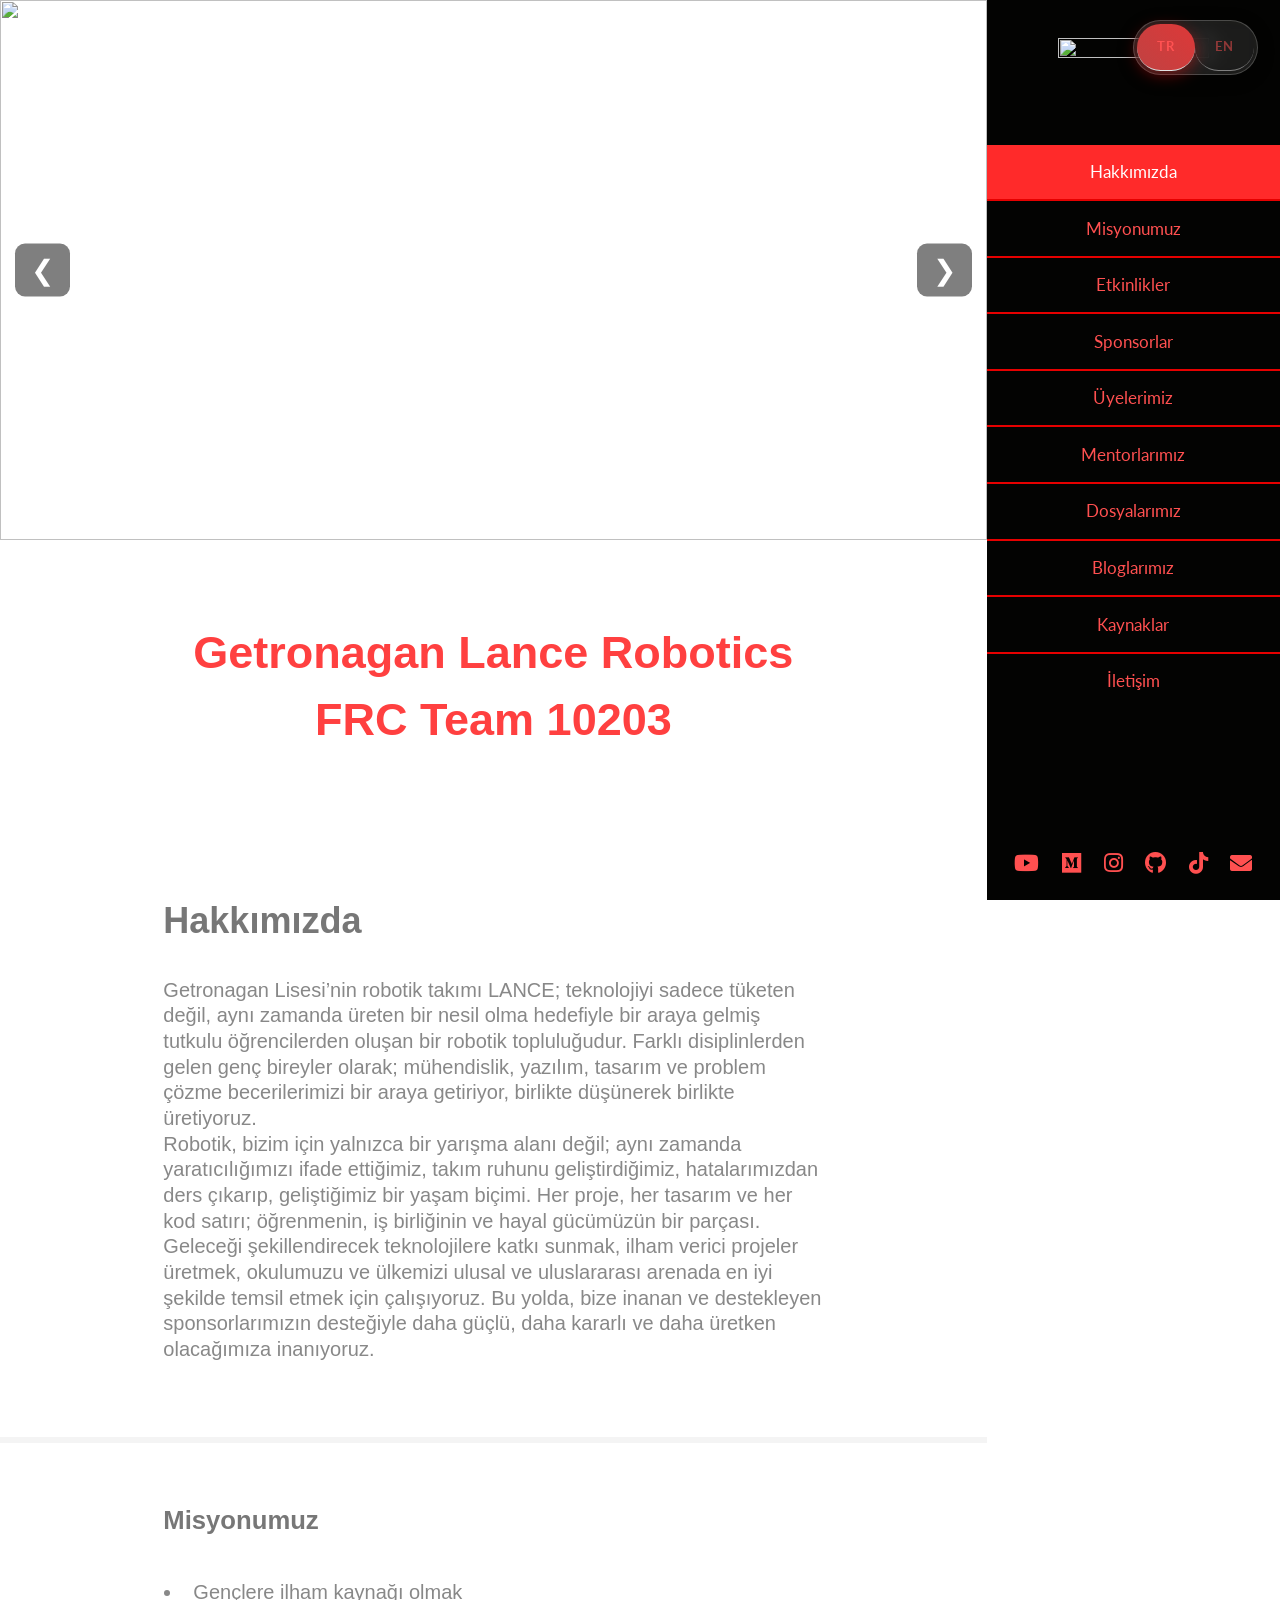
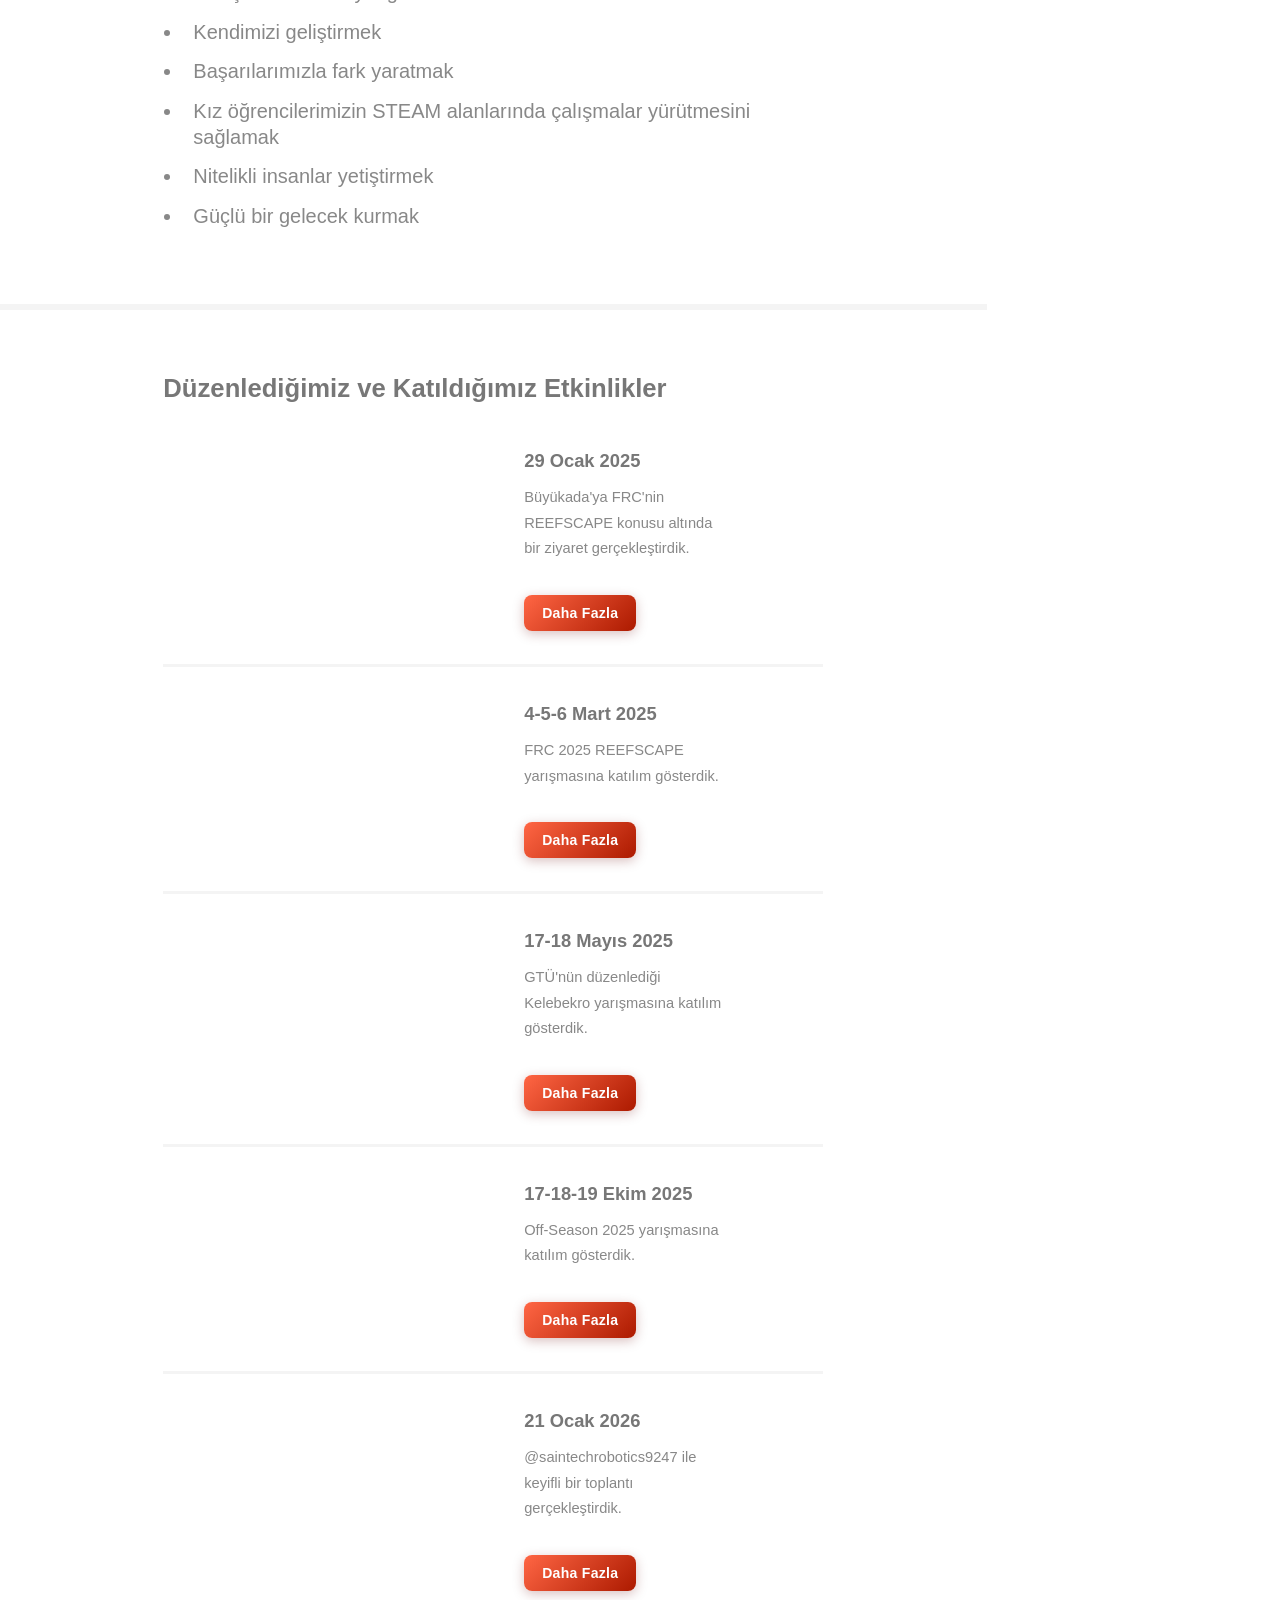
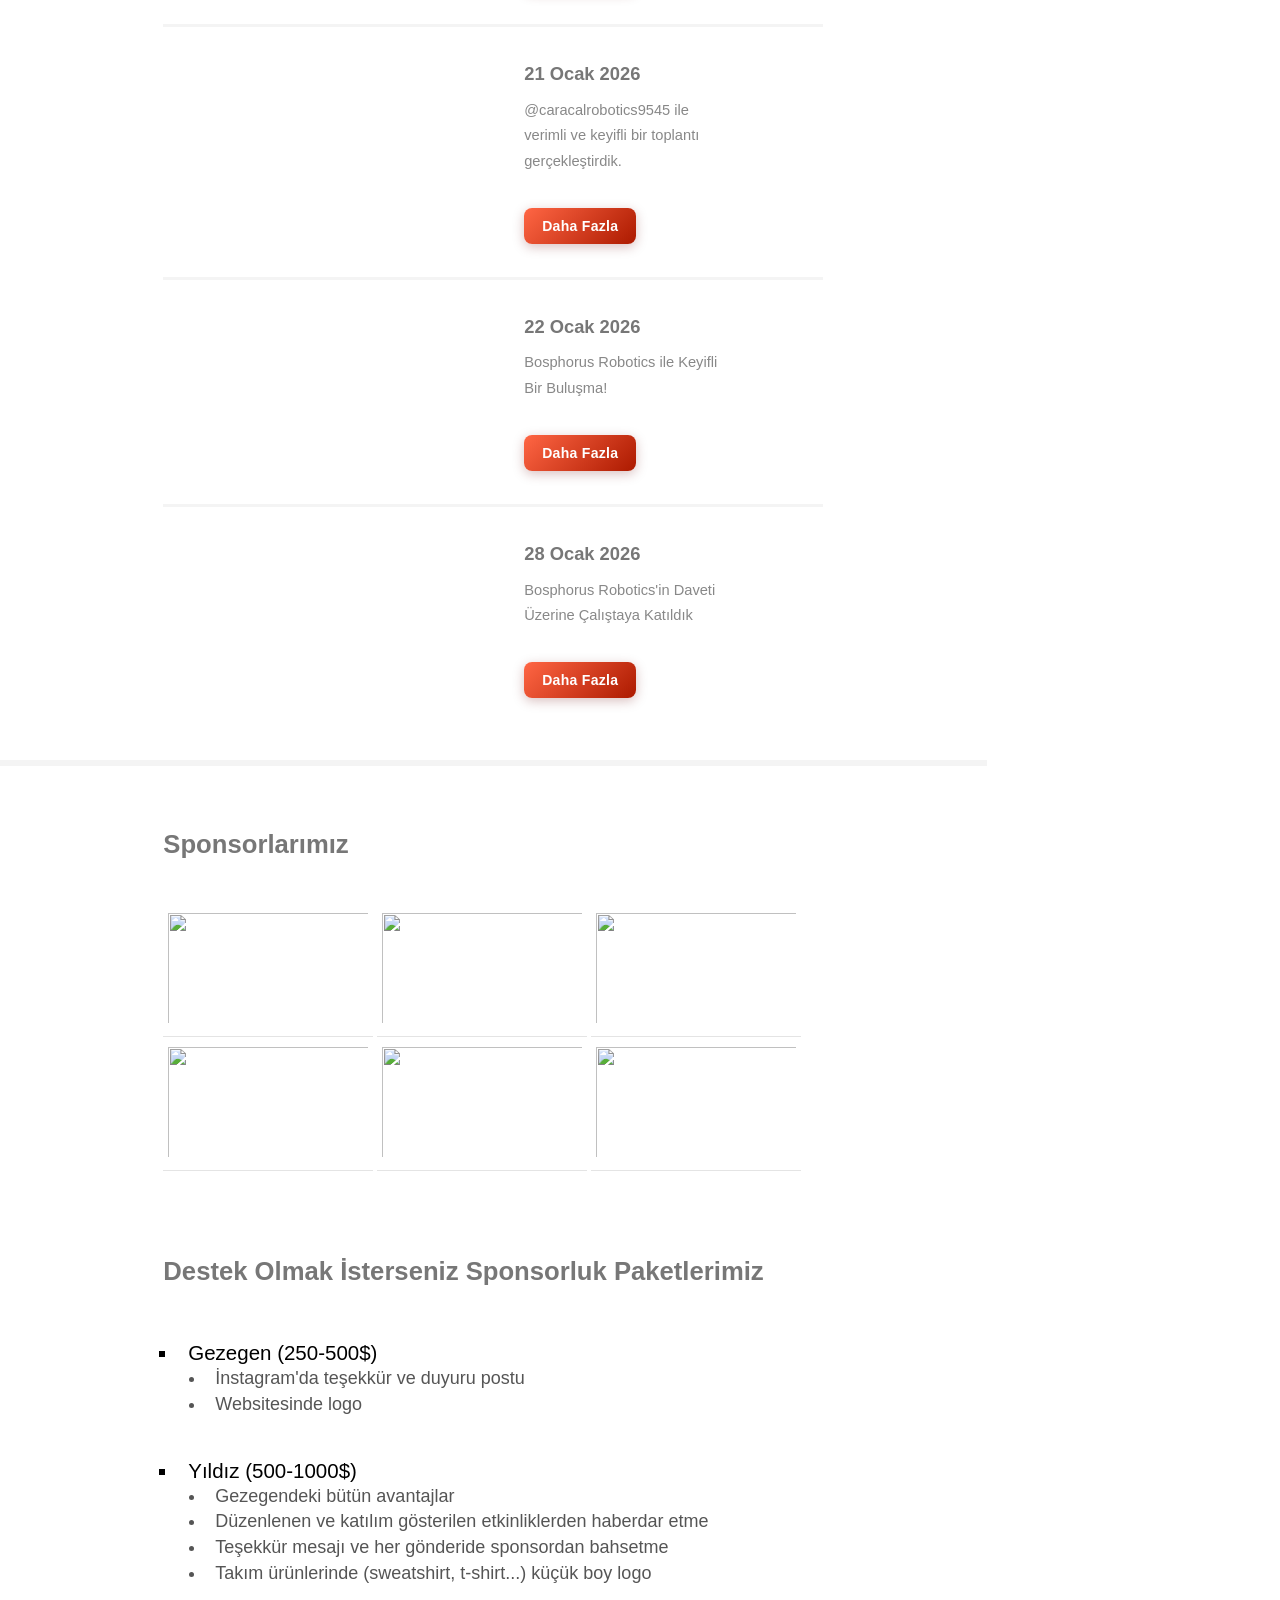
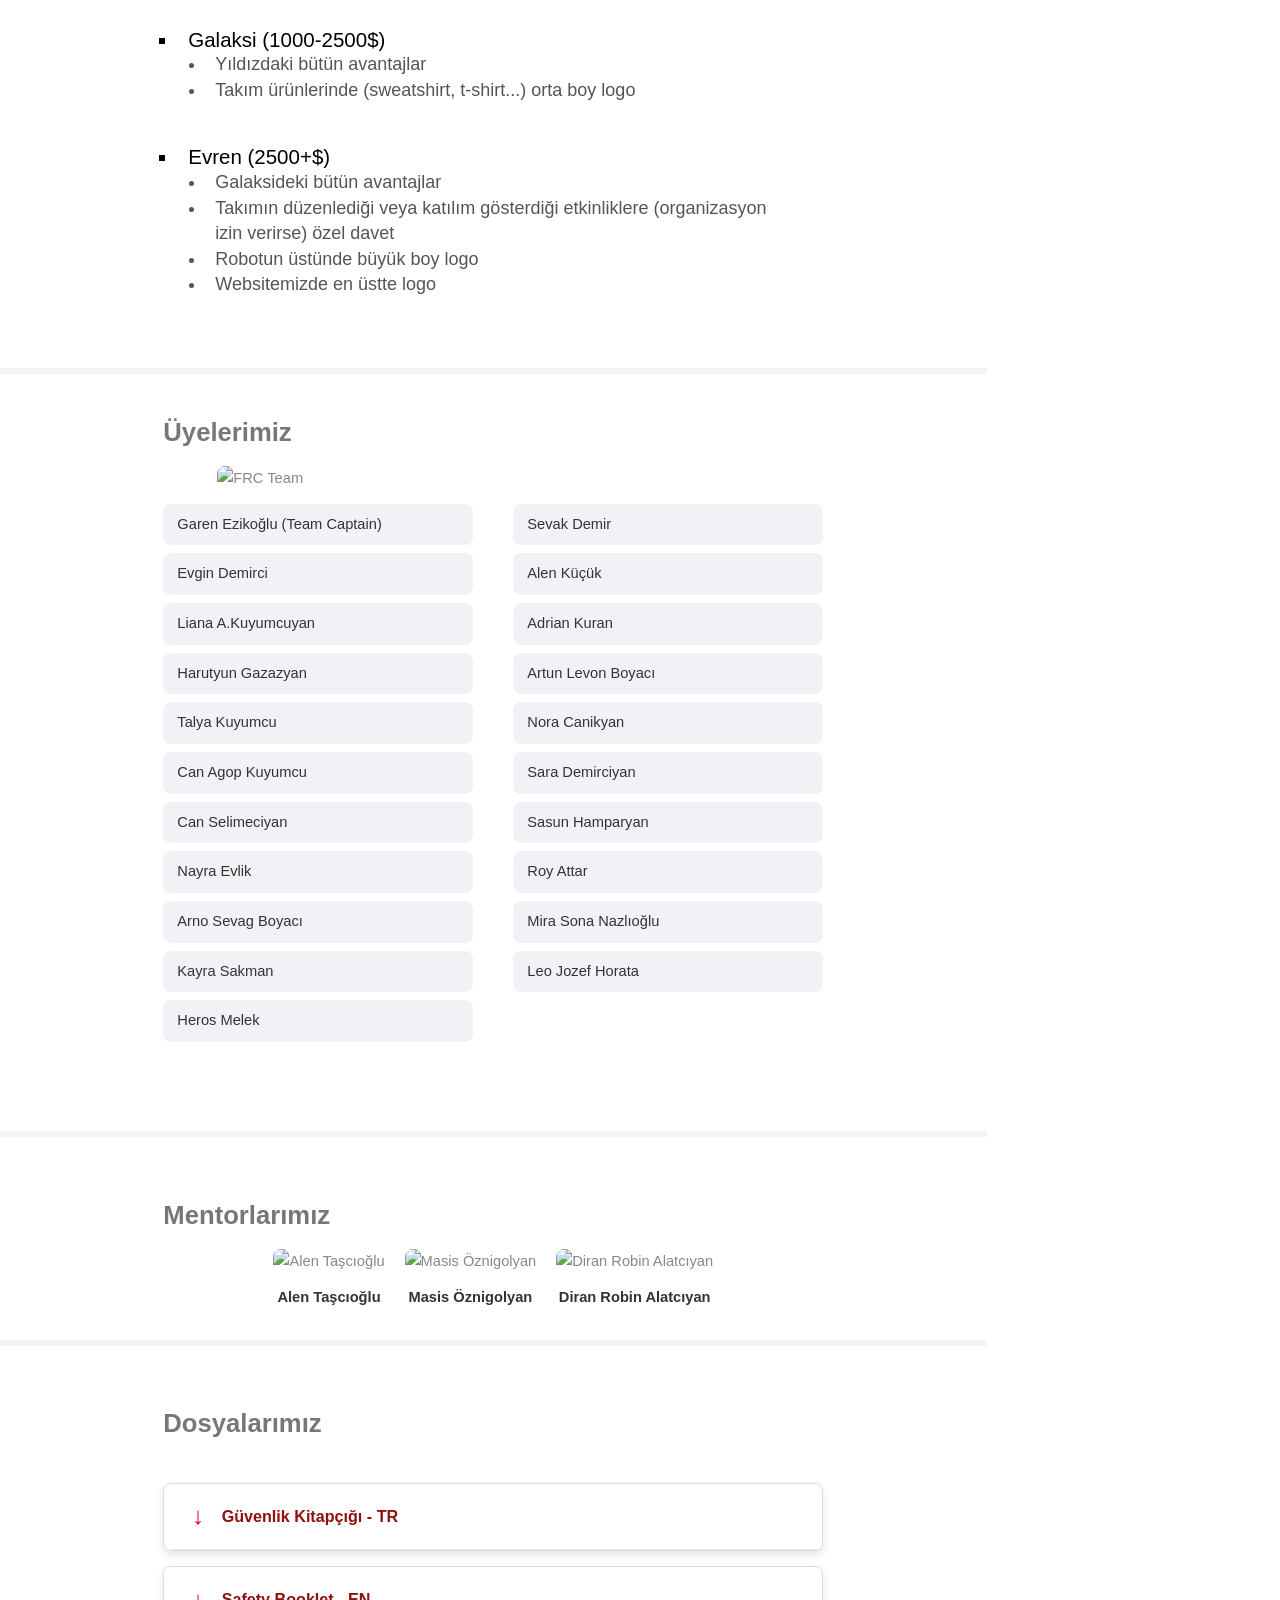
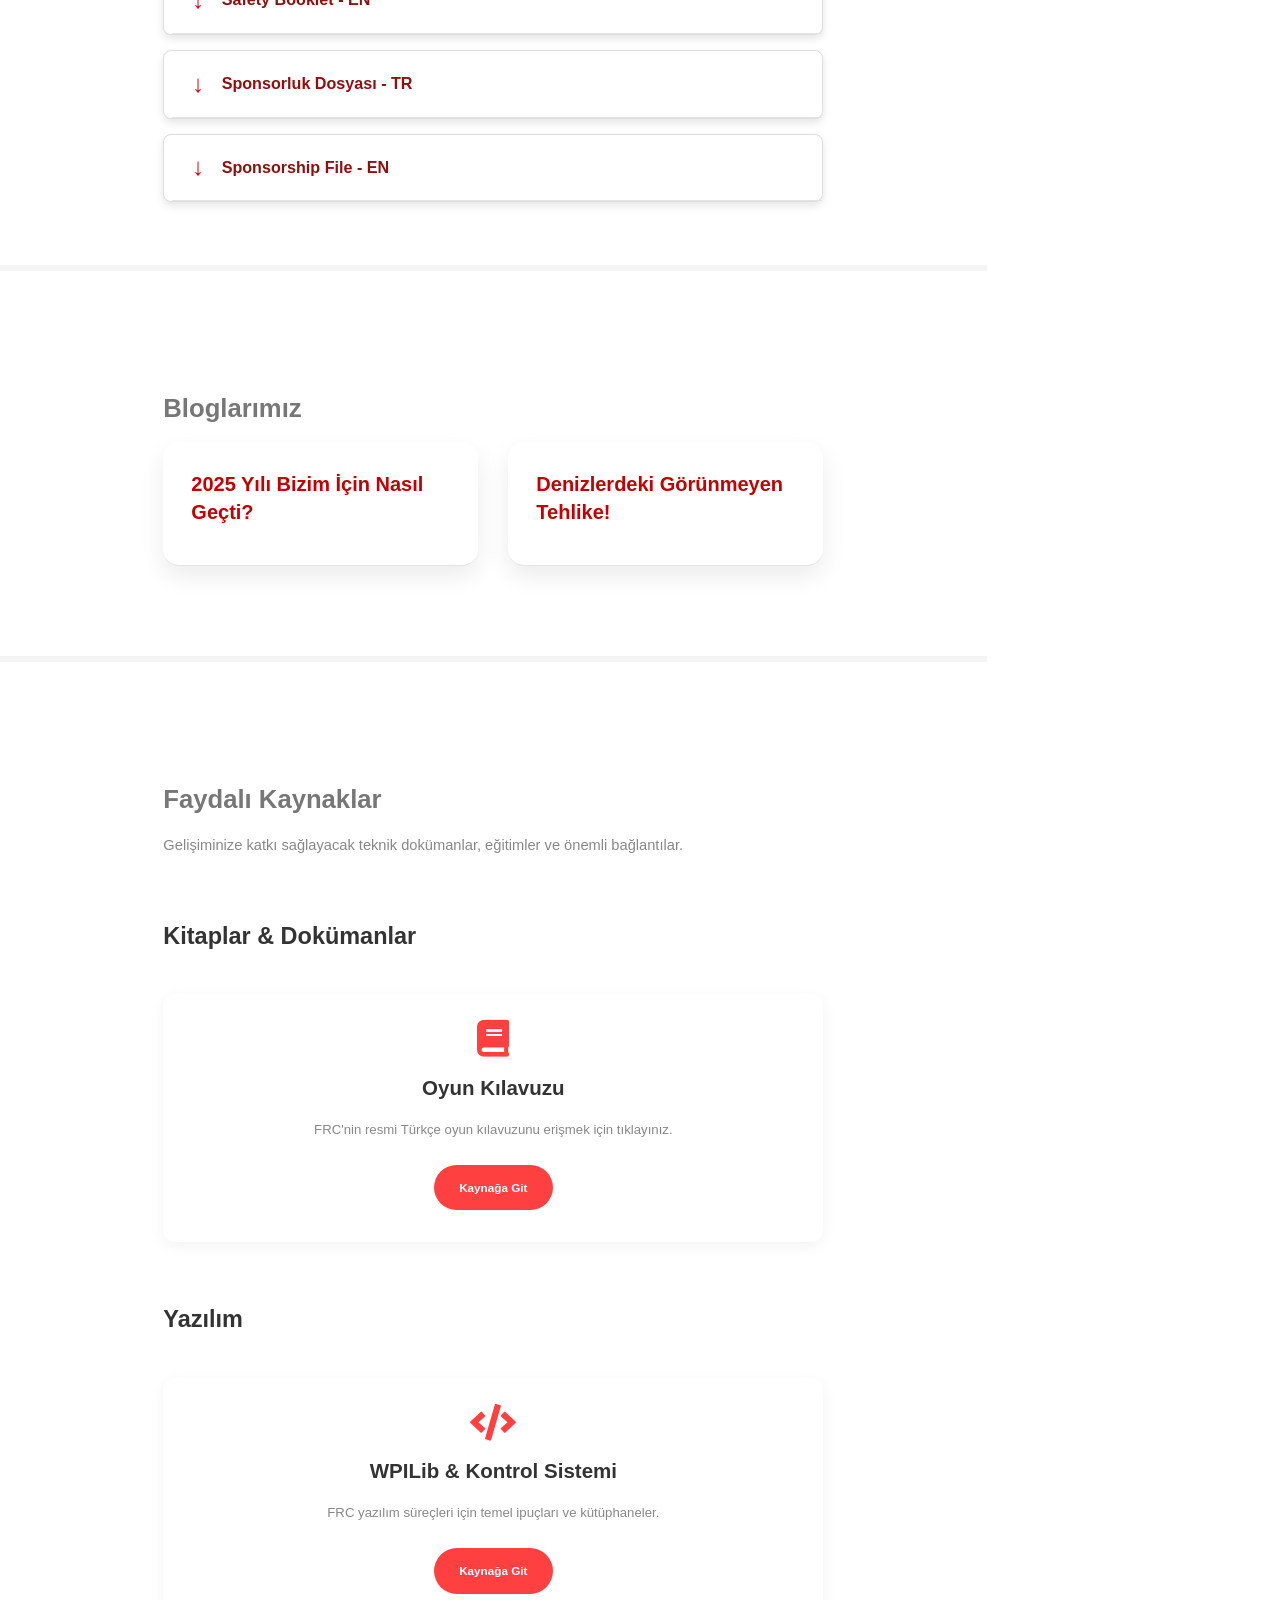
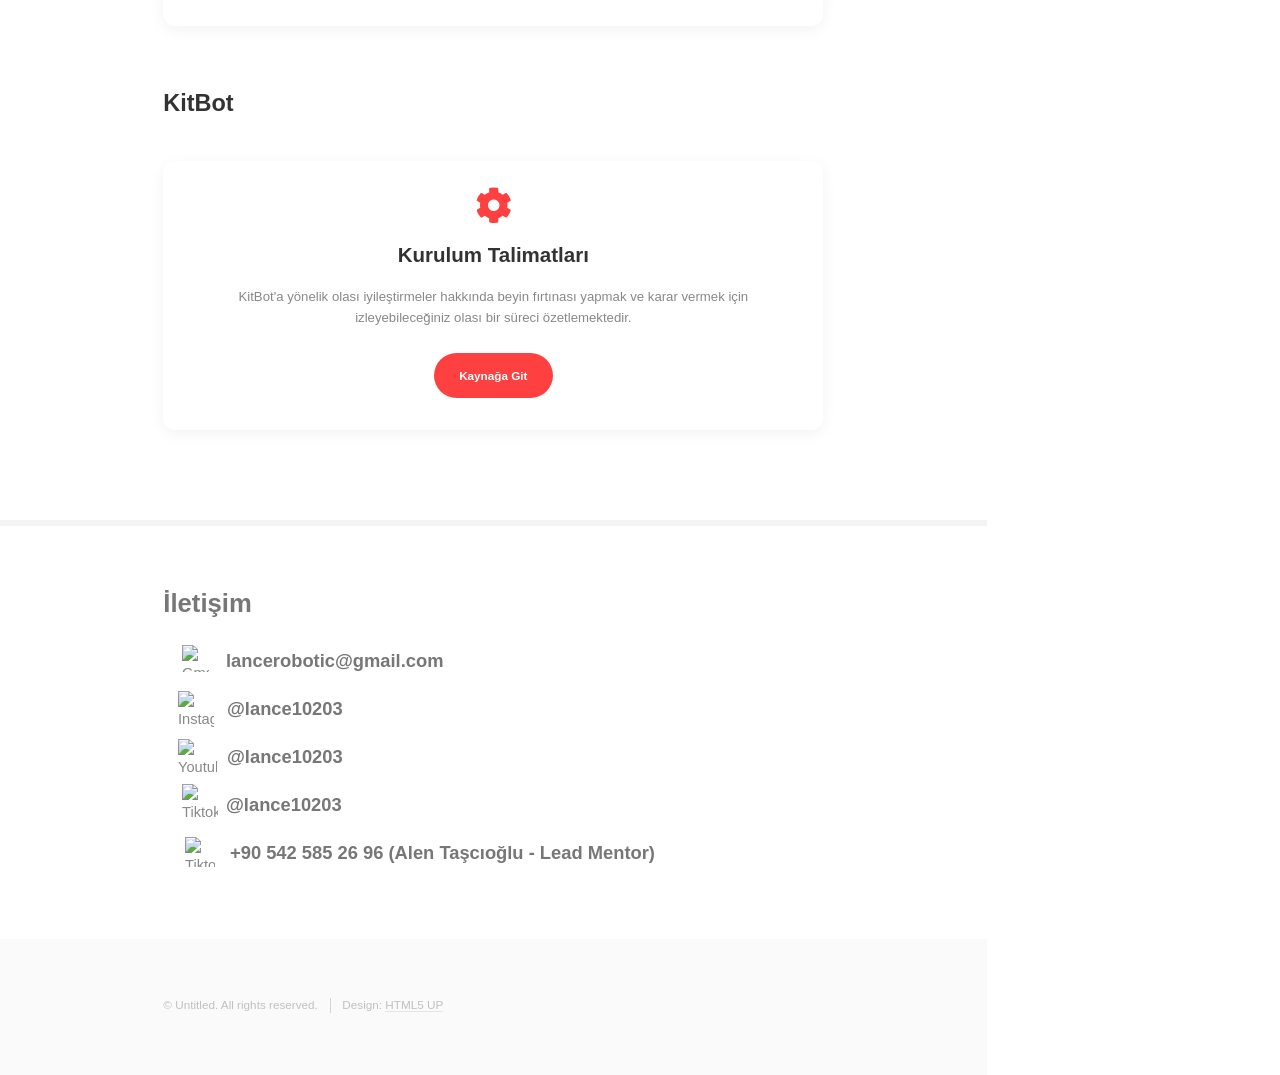
==== index.html @ 1ea22c6a "Add files via upload" ====
<!DOCTYPE HTML>
<!--
	Read Only by HTML5 UP
	html5up.net | @ajlkn
	Free for personal and commercial use under the CCA 3.0 license (html5up.net/license)
-->
<html lang="TR">
	<head>
		<title>FRC TEAM LANCE 10203</title>
		<meta charset="utf-8" />
		<meta name="viewport" content="width=device-width, initial-scale=1.0">
		<meta name="description" content="Getronagan Lisesi’nin robotik takımı LANCE; teknolojiyi sadece tüketen değil, aynı zamanda üreten bir nesil olma hedefiyle bir araya gelmiş tutkulu öğrencilerden oluşan bir robotik topluluğudur. Farklı disiplinlerden gelen genç bireyler olarak; mühendislik, yazılım, tasarım ve problem çözme becerilerimizi bir araya getiriyor, birlikte düşünerek birlikte üretiyoruz.">
		<meta name="keywords" content="FRC, frc, FRCTurkiye, frcturkiye, robotik, robotics, stem, STEM, lance, LANCE, 10203, lance10203, lance 10203, Lance 10203, Lance, LANCE10203, getronagan, GETRONAGAN, lise, teknoloji, technology, website, fikretyuksel, robotik takımı, robotics team, FIRST Robotic Competition, first, FIRST, engineering, mühendislik, yazılım, programming, programlama, mechanical, mekanik, electronical, elektronik, 3d design, 3D Design, pr, PR, STEAM, steam, robotics girls, girls power, girl power, girls in STEM, kadınlar STEM, education, coding, Team 10203, Getronagan Highschool, Getronagan High School, Getronagan Highschool Robotics">
		<link rel="stylesheet" href="assets/css/main.css" />
		<link rel="icon" type="image/png" href="images/lance_logo.jpg">
	</head>
	<body class="is-preload">

		<!-- Header -->
			<section id="header">
				<header>
					<span class="image avatar"><img src="images/lance-logo-dark-back.png" alt="" /></span>
				</header>
				<div class="language-switch">
  					<a href="index.html" class="lang-btn active">TR</a>
  					<a href="index-en.html" class="lang-btn">EN</a>
				</div>
				<nav id="nav" style="font-size: 17px;">
					<ul>
						<li class="buyuyen-yazi"><a href="#one">Hakkımızda</a></li>
						<li class="buyuyen-yazi"><a href="#two">Misyonumuz</a></li>
						<li class="buyuyen-yazi"><a href="#three">Etkinlikler</a></li>
						<!-- <li class="buyuyen-yazi"><a href="#four">Galeri</a></li> -->
						<li class="buyuyen-yazi"><a href="#four">Sponsorlar</a></li>
						<li class="buyuyen-yazi"><a href="#five">Üyelerimiz</a></li>
						<li class="buyuyen-yazi"><a href="#six">Mentorlarımız</a></li>					
						<li class="buyuyen-yazi"><a href="#seven">Dosyalarımız</a></li>
						<li class="buyuyen-yazi"><a href="#eight">Bloglarımız</a></li>
						<li class="buyuyen-yazi"><a href="#resources">Kaynaklar</a></li>
						<li class="buyuyen-yazi"><a href="#nine">İletişim</a></li>
					</ul>
				</nav>
				<footer> 	
					<ul class="icons" style="font-size: larger;">
						<li class="image-hover"><a href="https://www.youtube.com/@lance10203" class="icon brands fa-youtube" target="_blank"><span class="label" >YouTube</span></a></li>
						<li class="image-hover"><a href="https://medium.com/@lancerobotic" class="icon brands fa-medium" target="_blank"><span class="label">Medium</span></a></li>
						<li class="image-hover"><a href="https://www.instagram.com/lance10203/" target="_blank" class="icon brands fa-instagram"><span class="label">Instagram</span></a></li>
						<li class="image-hover"><a href="https://github.com/Lance10203" target="_blank" class="icon brands fa-github"><span class="label">Github</span></a></li>
						<li class="image-hover"><a href="https://www.tiktok.com/@lance10203" target="_blank" class="icon brands fa-tiktok" ><span class="label">TikTok</span></a></li>
						<li class="image-hover"><a href="https://mail.google.com/mail/u/0/?tab=rm&ogbl#inbox?compose=DmwnWsvCflqDPHhqcHRVrPMvpcbSDfBdqJQFVCRSdJxlNbVJxCsdJXcKzpGfRRnzGHVzWCRWwFjL" target="_blank" class="icon solid fa-envelope" ><span class="label">Email</span></a></li>
					</ul>
				</footer>
			</section>

		<!-- Wrapper -->
			<div id="wrapper">
				<!-- Main -->
					<div id="main">

						<!-- One -->
							<section id="one">
								<!--<div class="image main" data-position="center" style="bottom: 3.925px;">
									<img src="images/2025_off_season_3.jpg" style="margin-bottom: 0px;" height="50px" alt=""/>
								</div> -->
								<div class="carousel">
  									<div class="carousel-track">
    									<img src="images/2025_off_season_3.jpg" alt="">
    									<img src="images/2025_off_season.jpg" alt="">
    									<img src="images/2025_frc_1.jpg" alt="">
  									</div>

  									<button class="carousel-btn prev">&#10094;</button>
  									<button class="carousel-btn next">&#10095;</button>
								</div>

								<div class="container">
									<header class="major">
										<div class="title-wrapper">
    										<h1 class="real-title">Getronagan Lance Robotics</h1>
    										<h1 class="subtitle">FRC Team 10203</h1>
										</div>
										<h3 id = "hakkimizda" style="color: #777; margin-top: 120px;">Hakkımızda</h3>
									</header>
									<p id = "hakkimizda-metin">Getronagan Lisesi’nin robotik takımı LANCE; teknolojiyi sadece tüketen değil, aynı zamanda üreten bir nesil olma hedefiyle bir araya gelmiş tutkulu öğrencilerden oluşan bir robotik topluluğudur. Farklı disiplinlerden gelen genç bireyler olarak; mühendislik, yazılım, tasarım ve problem çözme becerilerimizi bir araya getiriyor, birlikte düşünerek birlikte üretiyoruz.
										<br>Robotik, bizim için yalnızca bir yarışma alanı değil; aynı zamanda yaratıcılığımızı
										ifade ettiğimiz, takım ruhunu geliştirdiğimiz, hatalarımızdan ders çıkarıp, geliştiğimiz bir
										yaşam biçimi. Her proje, her tasarım ve her kod satırı; öğrenmenin, iş birliğinin ve hayal
										gücümüzün bir parçası.

										<br>Geleceği şekillendirecek teknolojilere katkı sunmak, ilham verici projeler üretmek,
										okulumuzu  ve ülkemizi ulusal ve uluslararası arenada en iyi şekilde temsil etmek için
										çalışıyoruz. Bu yolda, bize inanan ve destekleyen sponsorlarımızın desteğiyle daha güçlü,
										daha kararlı ve daha üretken olacağımıza inanıyoruz.
									</p>
								</div>
							</section>

						<!-- Two -->
							<section id="two">
								<div class="container">
									<h3>Misyonumuz</h3>
									<br>
									<ul style="font-size: 20px;">
										<li class = "misyon">Gençlere ilham kaynağı olmak</li>
										<li class = "misyon">Kendimizi geliştirmek</li>
										<li class = "misyon">Başarılarımızla fark yaratmak</li>
										<li class = "misyon">Kız öğrencilerimizin STEAM alanlarında çalışmalar yürütmesini sağlamak</li>
										<li class = "misyon">Nitelikli insanlar yetiştirmek</li>
										<li class = "misyon">Güçlü bir gelecek kurmak</li>
									</ul>
								</div>
							</section>

						<!-- Three -->
							<section id="three">
								<div class="container">
									<h3>Düzenlediğimiz ve Katıldığımız Etkinlikler</h3>
									<br>
									<div class="features">
										<article>
											<img class="image image-hover zoomable image-etkinliks" src="images/2025_büyükada.jpg" alt="" />
											<div class="inner">
												<h4>29 Ocak 2025 </h4>
												<p class="summary">Büyükada'ya FRC'nin REEFSCAPE konusu altında bir ziyaret gerçekleştirdik.</p>       										
        										<div class="more-text" style="display: none;">
            										<p>
														Takımımız Lance olarak, FRC’nin REEFSCAPE teması kapsamında Büyükada’ya
														anlamlı bir ziyaret gerçekleştirdik. Bu ziyaret, hem proje vizyonumuzu
														geliştirmemize hem de doğa ve sürdürülebilirlik konularındaki
														farkındalığımızı artırmamıza önemli katkılar sağladı. Ada ekosistemini
														yerinde inceleyerek, projemizin çevresel boyutuna dair yeni bakış açıları
														kazandık ve çalışmalarımıza ilham verecek değerli deneyimler edindik.
            										</p>
        										</div>
												<button class="more-btn">Daha Fazla</button>
											</div>
										</article>
										<article>
											<img class="image image-hover zoomable image-etkinliks" src="images/2025_frc_1.jpg" alt=""/>
											<div class="inner">
												<h4>4-5-6 Mart 2025</h4>
												<p class="summary">FRC 2025 REEFSCAPE yarışmasına katılım gösterdik.</p>
												<div class="more-text" style="display: none;">
            										<p>
														Lance, FRC 2025 REEFSCAPE yarışmasına katılım gösterdik. Bu süreç, hem
														mühendislik becerilerimizi geliştirmemize hem de takım içi işbirliğimizi
														güçlendirmemize olanak sağladı. REEFSCAPE temasının sunduğu çevresel ve
														teknolojik gereksinimler doğrultusunda yenilikçi çözümler üretmek için
														yoğun bir çalışma dönemi geçirdik. Yarışma, bize hem teknik anlamda ilerleme
														hem de toplumsal farkındalık açısından değerli deneyimler kazandırdı.
            										</p>
												</div>
												<button class="more-btn">Daha Fazla</button>
											</div>
										</article>
										<article>
											<img class="image image-hover zoomable image-etkinliks" src="images/2025_kelebekro.jpg" alt="" />
											<div class="inner">
												<h4>17-18 Mayıs 2025</h4>
												<p class="summary">GTÜ'nün düzenlediği Kelebekro yarışmasına katılım gösterdik.</p>
												<div class="more-text" style="display: none;">
            										<p>
														LANCE #10203 olarak bu yıl 17-18 Mayıs tarihleri arasında Gebze Teknik
														Üniversitesi’nin düzenlediği VI. Uluslararası Kelebek Robot
														Olimpiyatları’nda yer alarak yolculuğumuza yeni bir sayfa ekledik.
														Her yarışma, bize sadece robotik ve kodlama değil; takım ruhu, dayanışma ve
														hayallerin gücü hakkında da çok şey kattı. Bizim için bu daha başlangıç… 
														Daha öğrenecek, paylaşacak ve üretecek çok şey var!
            										</p>
												</div>
												<button class="more-btn">Daha Fazla</button>
											</div>
										</article>
										<article>
											<img class="image image-hover zoomable image-etkinliks" src="images/2025_off_season.jpg" alt="" />
											<div class="inner">
												<h4>17-18-19 Ekim 2025</h4>
												<p class="summary">Off-Season 2025 yarışmasına katılım gösterdik.</p>
												<div class="more-text" style="display: none;">
            										<p>
														Okulumuz robotik takımı LANCE, 17-19 Ekim tarihleri arasında düzenlenen Ümraniye FRC
														Off-Season Robot Yarışlarında yer aldı. Başarılı bir yarışma geçiren takımımız,
														gösterdiği takım ruhu, azim ve adil oyun ile dikkatleri üzerine çekti. Takımımız,
														sıralama maçlarında üstün bir başarı göstermiş, oynadığı 12 maçın 10’nunu kazanarak
														klasmanını 24 takım arasından 2. olarak tamamlamıştır. Final serisinde takımımız 3. maç
														sonunda turnuvaya veda etmiştir. Pek çok yeni deneyim edinen ekibimizi gösterdikleri
														başarıdan dolayı kutluyoruz.
            										</p>
												</div>
												<button class="more-btn">Daha Fazla</button>
											</div>
										</article>

										<article>
											<img class="image image-hover zoomable image-etkinliks" src="images/toplantilar/saintech.png" alt="" />
											<div class="inner">
												<h4>21 Ocak 2026</h4>
												<p class="summary">@saintechrobotics9247 ile keyifli bir toplantı gerçekleştirdik.</p>
												<div class="more-text" style="display: none;">
            										<p>
														Birlikte fikir alışverişinde bulunmak, deneyimlerimizi paylaşmak ve birbirimize farklı bakış açılarından bakabilmek bizim için çok değerliydi.
														Katılan herkese teşekkür ederiz.
            										</p>
												</div>
												<button class="more-btn">Daha Fazla</button>
											</div>
										</article>

										<article>
											<img class="image image-hover zoomable image-etkinliks" src="images/toplantilar/caracal.png" alt="" />
											<div class="inner">
												<h4>21 Ocak 2026</h4>
												<p class="summary">@caracalrobotics9545 ile verimli ve keyifli bir toplantı gerçekleştirdik.</p>
												<div class="more-text" style="display: none;">
            										<p>
														Bu toplantıda deneyimlerimizden bahsettik, karşılıklı fikir alışverişi yaptık ve yeni sezonun değerlendirmesini yaptık.
            										</p>
												</div>
												<button class="more-btn">Daha Fazla</button>
											</div>
										</article>

										<article>
											<img class="image image-hover zoomable image-etkinliks" src="images/toplantilar/bosphorus.png" alt="" />
											<div class="inner">
												<h4>22 Ocak 2026</h4>
												<p class="summary">Bosphorus Robotics ile Keyifli Bir Buluşma!</p>
												<div class="more-text" style="display: none;">
            										<p>
													 	Toplantıda projelerimizi paylaşıp ve mekanik tasarım gibi pek çok alanda fikir alışverişinde bulunduk.

														Hem öğretici hem de çok eğlenceli geçen bu buluşma, bizler için oldukça ilham vericiydi. Böyle verimli ve samimi paylaşımlar yapabildiğimiz için çok mutluyuz.

														Bosphorus Robotics ekibine bu güzel sohbet ve katkıları için teşekkür ederiz. Yeni buluşmalarda görüşmek üzere! 	
            										</p>
												</div>
												<button class="more-btn">Daha Fazla</button>
											</div>
										</article>

										<article>
											<img class="image image-hover zoomable image-etkinliks" src="images/toplantilar/bosphorus-event.png" alt="" />
											<div class="inner">
												<h4>28 Ocak 2026</h4>
												<p class="summary">Bosphorus Robotics'in Daveti Üzerine Çalıştaya Katıldık</p>
												<div class="more-text" style="display: none;">
            										<p>
														Bu çalıştayın bizde bıraktığı etki gerçekten çok özel. Çalıştayda karşılaştığımız samimi ve sıcak ortam sayesinde zamanın nasıl geçtiğini anlamadık.✨
														Komitelerde gerçekleştirdiğimiz verimli fikir alışverişleri, molalarda yaptığımız yarışmalar ve birlikte oynadığımız oyunlar sayesinde hem öğretici hem de oldukça keyifli bir gün geçirdik.

														Bu güzel organizasyonda emeği geçen başta Bosphorus takımı olmak üzere herkese içten teşekkürlerimizi sunarız.
            										</p>
												</div>
												<button class="more-btn">Daha Fazla</button>
											</div>
										</article>

										<!--
										<article>
											<div>
												<img class="image image-hover" id="img" src="images/2025_off_season.jpg">
												<script>
													const img = document.getElementById("img");
													let isBig = false;
													img.onclick = function() {
														if (!isBig) {
															img.width = 500;
															img.height = 750;
															isBig = true;
														}
														
														else {
															img.height = 200;
															img.width = 300;
															isBig = false;
														}
													};
												</script>
											</div>
										</article>
										-->
										<div class="popup-overlay">
											<img class="popup-image" alt="">
										</div>														
									</div> 
								</div>
							</section>

						<!-- Three -->
						<!--
							<section id="three">
								<div class="container">
									<h3>Galeri</h3>
									<h4>FRC 2025</h4>
									<a href="galery.html"><p>a</p></a>
								</div>
							</section>
						-->

						<!-- Four -->
							<section id="four">
								<div class="container">
									<h3 style="margin-bottom: 45px;">Sponsorlarımız</h3>
									<div class="sponsor-images">
										<a href="https://www.1001alet.com/" target="_blank"><img  class="image-hover" src="images/Sponsors/1001alet.jpg" alt=""></a>
										<a href="http://www.atamoto.com/atamoto/Atamoto.html" target="_blank"><img class="image-hover" src="images/Sponsors/atamoto.jpg" alt=""></a>
										<a href="https://www.fikretyukselfoundation.org/" target="_blank"><img class="image-hover" src="images/Sponsors/fikret_yuksel.jpg" alt=""></a>
										<a href="https://www.firstinspires.org/" target="_blank"><img class="image-hover" src="images/Sponsors/first.jpg" alt=""></a>
										<a href="https://www.loctitex.com/" target="_blank"><img class="image-hover" src="images/Sponsors/loctite.jpg" alt=""></a>
										<a href="https://refkar.com/en/" target="_blank"><img class="image-hover" src="images/Sponsors/refkar.jpg" alt=""></a>
									</div>
									<br>
									<br>
									<h3 style="margin-bottom: 50px; margin-top: 25px">Destek Olmak İsterseniz Sponsorluk Paketlerimiz</h3>
									<ul id = "sponsor-list">
										<li class="sponsor">Gezegen (250-500$)
											<ul class="madde">
												<li>İnstagram'da teşekkür ve duyuru postu</li>
												<li>Websitesinde logo</li>
											</ul>
										</li>
										<li class="sponsor">Yıldız (500-1000$)
											<ul class="madde">
												<li>Gezegendeki bütün avantajlar</li>
												<li>Düzenlenen ve katılım gösterilen etkinliklerden haberdar etme</li>
												<li>Teşekkür mesajı ve her gönderide sponsordan bahsetme</li>
												<li>Takım ürünlerinde (sweatshirt, t-shirt...) küçük boy logo</li>
											</ul>
										</li>
										<li class="sponsor">Galaksi (1000-2500$)
											<ul class="madde">
												<li>Yıldızdaki bütün avantajlar</li>
												<li>Takım ürünlerinde (sweatshirt, t-shirt...) orta boy logo</li>
											</ul>
										</li>
										<li class="sponsor">Evren (2500+$)
											<ul class="madde">
												<li>Galaksideki bütün avantajlar</li>
												<li>Takımın düzenlediği veya katılım gösterdiği etkinliklere (organizasyon izin verirse) özel davet</li>
												<li>Robotun üstünde büyük boy logo</li>
												<li>Websitemizde en üstte logo</li>
											</ul>
										</li>
									</ul>
								</div>
							</section>

							<!-- Five -->
							<section id="five">
  								<div class="container members-section">
    								<h3 style="margin-top: -80px;">Üyelerimiz</h3>
      									<img src="images/2025_off_season.jpg" alt="FRC Team" class="image image-hover" style="margin-bottom: 12.5px; margin-left: 54px; width: 68%; height:60%;">
      									<ul class="names">
	        								<li>Garen Ezikoğlu (Team Captain)</li>
        									<li>Evgin Demirci</li>
        									<li>Liana A.Kuyumcuyan</li>
	        								<li>Harutyun Gazazyan</li>
        									<li>Talya Kuyumcu</li>
        									<li>Can Agop Kuyumcu</li>
        									<li>Can Selimeciyan</li>
											<li>Nayra Evlik</li>
								        	<li>Arno Sevag Boyacı</li>
	        								<li>Kayra Sakman</li>
        									<li>Heros Melek</li>
        									<li>Sevak Demir</li>
        									<li>Alen Küçük</li>
        									<li>Adrian Kuran</li>
        									<li>Artun Levon Boyacı</li>
								        	<li>Nora Canikyan</li>
        									<li>Sara Demirciyan</li>
        									<li>Sasun Hamparyan</li>
											<li>Roy Attar</li>
											<li>Mira Sona Nazlıoğlu</li>
        									<li>Leo Jozef Horata</li>
      									</ul>
    								</div>
							</section>
							<section id="six">
    							<div class="container members-section">
        							<h3>Mentorlarımız</h3>
        
        							<div class="mentors-wrapper">
            							<div class="mentor-item">
                							<img class="image-hover" src="images/Mentorlarımız/baron-alen.jpg.png" alt="Alen Taşcıoğlu">
                							<p>Alen Taşcıoğlu</p>
            							</div>

            							<div class="mentor-item">
                							<img class="image-hover" src="images/Mentorlarımız/masis.jpg.png" alt="Masis Öznigolyan">
                							<p>Masis Öznigolyan</p>
            							</div>

         								<div class="mentor-item">
                							<img class="image-hover" src="images/Mentorlarımız/robin.jpg.png" alt="Diran Robin Alatcıyan">
                							<p>Diran Robin Alatcıyan</p>
            							</div>
        							</div>
    							</div>
							</section>
				

							<section id="seven">
								<div class="container">
									<h3>Dosyalarımız</h3>
									<ul>
										<li><a href="pdf-files/Lance 10203 Güvenlik Kitapçığı-turkish .pdf" download="">Güvenlik Kitapçığı - TR</a></li>
										<li><a href="pdf-files/Lance 10203 Safety Booklet-english.pdf" download="">Safety Booklet - EN</a></li>

										<li><a href="pdf-files/LANCE 10203 Sponsorluk Dosyası.pdf" download="">Sponsorluk Dosyası - TR</a></li>
										<li><a href="pdf-files/LANCE 10203 Sponsorship File.pdf" download="">Sponsorship File - EN</a></li>
									</ul>
								</div>
							</section>
							<section id="eight" class="blog-section">
  								<div class="container">
    								<h3>Bloglarımız</h3>

    								<div class="blog-cards">
      									<a href="https://medium.com/@lancerobotic/2025-y%C4%B1l%C4%B1-bizim-i%CC%87%C3%A7in-nas%C4%B1l-ge%C3%A7ti-a61ed80365dd" target="_blank"
         								class="blog-card">
        									<h4>2025 Yılı Bizim İçin Nasıl Geçti?</h4>
      									</a>

      									<a href="https://medium.com/@lancerobotic/denizlerdeki-g%C3%B6r%C3%BCnmeyen-tehlike-ec1a2ea60c04" target="_blank"
         								class="blog-card">
        									<h4>Denizlerdeki Görünmeyen Tehlike!</h4>
      									</a>
   								 	</div>
  								</div>

							</section>
							<section id="resources">
    <div class="container">
        <h3>Faydalı Kaynaklar</h3>
        <p>Gelişiminize katkı sağlayacak teknik dokümanlar, eğitimler ve önemli bağlantılar.</p>

        <!-- KİTAPLAR & DOKÜMANLAR -->
        <h4 class="resource-category">Kitaplar & Dokümanlar</h4>
        <div class="resource-cards">
            <div class="resource-card">
                <div class="resource-content">
                    <i class="icon solid fa-book"></i>
                    <h4>Oyun Kılavuzu</h4>
                    <p>FRC'nin resmi Türkçe oyun kılavuzunu erişmek için tıklayınız.</p>
                    <a href="https://firstfrc.blob.core.windows.net/frc2026/Manual/2026GameManual.pdf"
                       class="resource-link" target="_blank">Kaynağa Git</a>
                </div>
            </div>
        </div>

        <!-- YAZILIM -->
        <h4 class="resource-category">Yazılım</h4>
        <div class="resource-cards">
            <div class="resource-card">
                <div class="resource-content">
                    <i class="icon solid fa-code"></i>
                    <h4>WPILib & Kontrol Sistemi</h4>
                    <p>FRC yazılım süreçleri için temel ipuçları ve kütüphaneler.</p>
                    <a href="https://docs.wpilib.org/en/stable/docs/zero-to-robot/introduction.html"
                       class="resource-link" target="_blank">Kaynağa Git</a>
                </div>
            </div>
        </div>
       
        <h4 class="resource-category">KitBot</h4>
        <div class="resource-cards">
            <div class="resource-card">
                <div class="resource-content">
                    <i class="icon solid fa-cog"></i>
                    <h4>Kurulum Talimatları</h4>
                    <p>KitBot'a yönelik olası iyileştirmeler hakkında beyin fırtınası yapmak ve karar vermek için izleyebileceğiniz olası bir süreci özetlemektedir.</p>
                    <a href="https://www.firstinspires.org/resources/library/frc/kitbot" class="resource-link" target="_blank">Kaynağa Git</a>
                </div>
            </div>

        </div>


    </div>
							</section>
							<!-- Seven -->
							<section id = "nine">
								<div class = "container">
									<h3>İletişim</h3>
									<ul class="communication">
										<div style="display: flex; align-items: center;">
										<img src="images/gmail_logo.jpg" alt="Gmail" width="27" height="27" style="margin-right: 17px; margin-left: 4px; margin-bottom: 6px;">
										<h4 style="margin-top: 10px;">lancerobotic@gmail.com</h4>
										</div>

										<div style="display: flex; align-items: center;">
  										<img src="images/instagram_logo.jpg" alt="Instagram" width="36" height="36" style="margin-right: 13px;">
  										<h4 style="margin-top: 10px;">@lance10203</h4>
										</div>

										<div style="display: flex; align-items: center;">
  										<img src="images/youtube_logo.jpg" alt="Youtube" width="39" height="39" style="margin-right: 10px; margin-top: 3px;">
  										<h4 style="margin-top: 10px;">@lance10203</h4>
										</div>

										<div style="display: flex; align-items: center;">
										<img src="images/tik_tok_logo.jpg" alt="Tiktok" width="36" height="36" style="margin-right: 8px; margin-left: 4px; margin-bottom: 6px;">
										<h4 style="margin-top: 10px;">@lance10203</h4>
										</div>

										<div style="display: flex; align-items: center;">
										<img src="images/phone.jpg" alt="Tiktok" width="30" height="30" style="margin-right: 15px; margin-left: 7px; margin-bottom: 1px;">
										<h4 style="margin-top: 10px;">+90 542 585 26 96 (Alen Taşcıoğlu - Lead Mentor)</h4>
										</div>
									</ul>
								</div>
							</section>
							
						<!-- Five -->
						<!--
							<section id="five">
								<div class="container">
									<h3>Elements</h3>

									<section>
										<h4>Text</h4>
										<p>This is <b>bold</b> and this is <strong>strong</strong>. This is <i>italic</i> and this is <em>emphasized</em>.
										This is <sup>superscript</sup> text and this is <sub>subscript</sub> text.
										This is <u>underlined</u> and this is code: <code>for (;;) { ... }</code>. Finally, <a href="#">this is a link</a>.</p>
										<hr />
										<header>
											<h4>Heading with a Subtitle</h4>
											<p>Lorem ipsum dolor sit amet nullam id egestas urna aliquam</p>
										</header>
										<p>Nunc lacinia ante nunc ac lobortis. Interdum adipiscing gravida odio porttitor sem non mi integer non faucibus ornare mi ut ante amet placerat aliquet. Volutpat eu sed ante lacinia sapien lorem accumsan varius montes viverra nibh in adipiscing blandit tempus accumsan.</p>
										<header>
											<h5>Heading with a Subtitle</h5>
											<p>Lorem ipsum dolor sit amet nullam id egestas urna aliquam</p>
										</header>
										<p>Nunc lacinia ante nunc ac lobortis. Interdum adipiscing gravida odio porttitor sem non mi integer non faucibus ornare mi ut ante amet placerat aliquet. Volutpat eu sed ante lacinia sapien lorem accumsan varius montes viverra nibh in adipiscing blandit tempus accumsan.</p>
										<hr />
										<h2>Heading Level 2</h2>
										<h3>Heading Level 3</h3>
										<h4>Heading Level 4</h4>
										<h5>Heading Level 5</h5>
										<h6>Heading Level 6</h6>
										<hr />
										<h5>Blockquote</h5>
										<blockquote>Fringilla nisl. Donec accumsan interdum nisi, quis tincidunt felis sagittis eget tempus euismod. Vestibulum ante ipsum primis in faucibus vestibulum. Blandit adipiscing eu felis iaculis volutpat ac adipiscing accumsan faucibus. Vestibulum ante ipsum primis in faucibus lorem ipsum dolor sit amet nullam adipiscing eu felis.</blockquote>
										<h5>Preformatted</h5>
										<pre><code>i = 0;

while (!deck.isInOrder()) {
    print 'Iteration ' + i;
    deck.shuffle();
    i++;
}

print 'It took ' + i + ' iterations to sort the deck.';</code></pre>
									</section>

									<section>
										<h4>Lists</h4>
										<div class="row">
											<div class="col-6 col-12-xsmall">
												<h5>Unordered</h5>
												<ul>
													<li>Dolor pulvinar etiam magna etiam.</li>
													<li>Sagittis adipiscing lorem eleifend.</li>
													<li>Felis enim feugiat dolore viverra.</li>
												</ul>
												<h5>Alternate</h5>
												<ul class="alt">
													<li>Dolor pulvinar etiam magna etiam.</li>
													<li>Sagittis adipiscing lorem eleifend.</li>
													<li>Felis enim feugiat dolore viverra.</li>
												</ul>
											</div>
											<div class="col-6 col-12-xsmall">
												<h5>Ordered</h5>
												<ol>
													<li>Dolor pulvinar etiam magna etiam.</li>
													<li>Etiam vel felis at lorem sed viverra.</li>
													<li>Felis enim feugiat dolore viverra.</li>
													<li>Dolor pulvinar etiam magna etiam.</li>
													<li>Etiam vel felis at lorem sed viverra.</li>
													<li>Felis enim feugiat dolore viverra.</li>
												</ol>
												<h5>Icons</h5>
												<ul class="icons">
													<li><a href="#" class="icon brands fa-twitter"><span class="label">Twitter</span></a></li>
													<li><a href="#" class="icon brands fa-facebook-f"><span class="label">Facebook</span></a></li>
													<li><a href="#" class="icon brands fa-instagram"><span class="label">Instagram</span></a></li>
													<li><a href="#" class="icon brands fa-github"><span class="label">Github</span></a></li>
													<li><a href="#" class="icon brands fa-dribbble"><span class="label">Dribbble</span></a></li>
													<li><a href="#" class="icon brands fa-tumblr"><span class="label">Tumblr</span></a></li>
												</ul>
											</div>
										</div>
										<h5>Actions</h5>
										<ul class="actions">
											<li><a href="#" class="button primary">Default</a></li>
											<li><a href="#" class="button">Default</a></li>
											<li><a href="#" class="button alt">Default</a></li>
										</ul>
										<ul class="actions small">
											<li><a href="#" class="button primary small">Small</a></li>
											<li><a href="#" class="button small">Small</a></li>
											<li><a href="#" class="button alt small">Small</a></li>
										</ul>
										<div class="row">
											<div class="col-3 col-6-medium col-12-xsmall">
												<ul class="actions stacked">
													<li><a href="#" class="button primary">Default</a></li>
													<li><a href="#" class="button">Default</a></li>
													<li><a href="#" class="button alt">Default</a></li>
												</ul>
											</div>
											<div class="col-3 col-6 col-12-xsmall">
												<ul class="actions stacked">
													<li><a href="#" class="button primary small">Small</a></li>
													<li><a href="#" class="button small">Small</a></li>
													<li><a href="#" class="button alt small">Small</a></li>
												</ul>
											</div>
											<div class="col-3 col-6-medium col-12-xsmall">
												<ul class="actions stacked">
													<li><a href="#" class="button primary fit">Default</a></li>
													<li><a href="#" class="button fit">Default</a></li>
													<li><a href="#" class="button alt fit">Default</a></li>
												</ul>
											</div>
											<div class="col-3 col-6-medium col-12-xsmall">
												<ul class="actions stacked">
													<li><a href="#" class="button primary small fit">Small</a></li>
													<li><a href="#" class="button small fit">Small</a></li>
													<li><a href="#" class="button alt small fit">Small</a></li>
												</ul>
											</div>
										</div>
									</section>

									<section>
										<h4>Table</h4>
										<h5>Default</h5>
										<div class="table-wrapper">
											<table>
												<thead>
													<tr>
														<th>Name</th>
														<th>Description</th>
														<th>Price</th>
													</tr>
												</thead>
												<tbody>
													<tr>
														<td>Item One</td>
														<td>Ante turpis integer aliquet porttitor.</td>
														<td>29.99</td>
													</tr>
													<tr>
														<td>Item Two</td>
														<td>Vis ac commodo adipiscing arcu aliquet.</td>
														<td>19.99</td>
													</tr>
													<tr>
														<td>Item Three</td>
														<td> Morbi faucibus arcu accumsan lorem.</td>
														<td>29.99</td>
													</tr>
													<tr>
														<td>Item Four</td>
														<td>Vitae integer tempus condimentum.</td>
														<td>19.99</td>
													</tr>
													<tr>
														<td>Item Five</td>
														<td>Ante turpis integer aliquet porttitor.</td>
														<td>29.99</td>
													</tr>
												</tbody>
												<tfoot>
													<tr>
														<td colspan="2"></td>
														<td>100.00</td>
													</tr>
												</tfoot>
											</table>
										</div>

										<h5>Alternate</h5>
										<div class="table-wrapper">
											<table class="alt">
												<thead>
													<tr>
														<th>Name</th>
														<th>Description</th>
														<th>Price</th>
													</tr>
												</thead>
												<tbody>
													<tr>
														<td>Item One</td>
														<td>Ante turpis integer aliquet porttitor.</td>
														<td>29.99</td>
													</tr>
													<tr>
														<td>Item Two</td>
														<td>Vis ac commodo adipiscing arcu aliquet.</td>
														<td>19.99</td>
													</tr>
													<tr>
														<td>Item Three</td>
														<td> Morbi faucibus arcu accumsan lorem.</td>
														<td>29.99</td>
													</tr>
													<tr>
														<td>Item Four</td>
														<td>Vitae integer tempus condimentum.</td>
														<td>19.99</td>
													</tr>
													<tr>
														<td>Item Five</td>
														<td>Ante turpis integer aliquet porttitor.</td>
														<td>29.99</td>
													</tr>
												</tbody>
												<tfoot>
													<tr>
														<td colspan="2"></td>
														<td>100.00</td>
													</tr>
												</tfoot>
											</table>
										</div>
									</section>

									<section>
										<h4>Buttons</h4>
										<ul class="actions">
											<li><a href="#" class="button primary">Primary</a></li>
											<li><a href="#" class="button">Default</a></li>
											<li><a href="#" class="button alt">Alternate</a></li>
										</ul>
										<ul class="actions">
											<li><a href="#" class="button primary large">Large</a></li>
											<li><a href="#" class="button">Default</a></li>
											<li><a href="#" class="button alt small">Small</a></li>
										</ul>
										<ul class="actions fit">
											<li><a href="#" class="button primary fit">Fit</a></li>
											<li><a href="#" class="button fit">Fit</a></li>
											<li><a href="#" class="button alt fit">Fit</a></li>
										</ul>
										<ul class="actions fit small">
											<li><a href="#" class="button primary fit small">Fit + Small</a></li>
											<li><a href="#" class="button fit small">Fit + Small</a></li>
											<li><a href="#" class="button alt fit small">Fit + Small</a></li>
										</ul>
										<ul class="actions">
											<li><a href="#" class="button primary icon solid fa-download">Icon</a></li>
											<li><a href="#" class="button icon solid fa-download">Icon</a></li>
											<li><a href="#" class="button alt icon solid fa-check">Icon</a></li>
										</ul>
										<ul class="actions">
											<li><span class="button primary disabled">Primary</span></li>
											<li><span class="button disabled">Default</span></li>
											<li><span class="button alt disabled">Alternate</span></li>
										</ul>
									</section>

									<section>
										<h4>Form</h4>
										<form method="post" action="#">
											<div class="row gtr-uniform">
												<div class="col-6 col-12-xsmall">
													<input type="text" name="demo-name" id="demo-name" value="" placeholder="Name" />
												</div>
												<div class="col-6 col-12-xsmall">
													<input type="email" name="demo-email" id="demo-email" value="" placeholder="Email" />
												</div>
												<div class="col-12">
													<select name="demo-category" id="demo-category">
														<option value="">- Category -</option>
														<option value="1">Manufacturing</option>
														<option value="1">Shipping</option>
														<option value="1">Administration</option>
														<option value="1">Human Resources</option>
													</select>
												</div>
												<div class="col-4 col-12-medium">
													<input type="radio" id="demo-priority-low" name="demo-priority" checked>
													<label for="demo-priority-low">Low Priority</label>
												</div>
												<div class="col-4 col-12-medium">
													<input type="radio" id="demo-priority-normal" name="demo-priority">
													<label for="demo-priority-normal">Normal Priority</label>
												</div>
												<div class="col-4 col-12-medium">
													<input type="radio" id="demo-priority-high" name="demo-priority">
													<label for="demo-priority-high">High Priority</label>
												</div>
												<div class="col-6 col-12-medium">
													<input type="checkbox" id="demo-copy" name="demo-copy">
													<label for="demo-copy">Email me a copy of this message</label>
												</div>
												<div class="col-6 col-12-medium">
													<input type="checkbox" id="demo-human" name="demo-human" checked>
													<label for="demo-human">I am a human and not a robot</label>
												</div>
												<div class="col-12">
													<textarea name="demo-message" id="demo-message" placeholder="Enter your message" rows="6"></textarea>
												</div>
												<div class="col-12">
													<ul class="actions">
														<li><input type="submit" value="Send Message" /></li>
														<li><input type="reset" value="Reset" class="alt" /></li>
													</ul>
												</div>
											</div>
										</form>
									</section>

									<section>
										<h4>Image</h4>
										<h5>Fit</h5>
										<span class="image fit"><img src="images/banner.jpg" alt="" /></span>
										<div class="box alt">
											<div class="row gtr-50 gtr-uniform">
												<div class="col-4"><span class="image fit"><img src="images/pic01.jpg" alt="" /></span></div>
												<div class="col-4"><span class="image fit"><img src="images/pic02.jpg" alt="" /></span></div>
												<div class="col-4"><span class="image fit"><img src="images/pic03.jpg" alt="" /></span></div>
												<div class="col-4"><span class="image fit"><img src="images/pic02.jpg" alt="" /></span></div>
												<div class="col-4"><span class="image fit"><img src="images/pic03.jpg" alt="" /></span></div>
												<div class="col-4"><span class="image fit"><img src="images/pic01.jpg" alt="" /></span></div>
												<div class="col-4"><span class="image fit"><img src="images/pic03.jpg" alt="" /></span></div>
												<div class="col-4"><span class="image fit"><img src="images/pic01.jpg" alt="" /></span></div>
												<div class="col-4"><span class="image fit"><img src="images/pic02.jpg" alt="" /></span></div>
											</div>
										</div>
										<h5>Left &amp; Right</h5>
										<p><span class="image left"><img src="images/lace_logo.jpg" alt="" /></span>Fringilla nisl. Donec accumsan interdum nisi, quis tincidunt felis sagittis eget. tempus euismod. Vestibulum ante ipsum primis in faucibus vestibulum. Blandit adipiscing eu felis iaculis volutpat ac adipiscing accumsan eu faucibus. Integer ac pellentesque praesent tincidunt felis sagittis eget. tempus euismod. Vestibulum ante ipsum primis in faucibus vestibulum. Blandit adipiscing eu felis iaculis volutpat ac adipiscing accumsan eu faucibus. Integer ac pellentesque praesent. Donec accumsan interdum nisi, quis tincidunt felis sagittis eget. tempus euismod. Vestibulum ante ipsum primis in faucibus vestibulum. Blandit adipiscing eu felis iaculis volutpat ac adipiscing accumsan eu faucibus. Integer ac pellentesque praesent tincidunt felis sagittis eget. tempus euismod. Vestibulum ante ipsum primis in faucibus vestibulum. Blandit adipiscing eu felis iaculis volutpat ac adipiscing accumsan eu faucibus. Integer ac pellentesque praesent.</p>
										<p><span class="image right"><img src="images/lance_logo.jpg" alt="" /></span>Fringilla nisl. Donec accumsan interdum nisi, quis tincidunt felis sagittis eget. tempus euismod. Vestibulum ante ipsum primis in faucibus vestibulum. Blandit adipiscing eu felis iaculis volutpat ac adipiscing accumsan eu faucibus. Integer ac pellentesque praesent tincidunt felis sagittis eget. tempus euismod. Vestibulum ante ipsum primis in faucibus vestibulum. Blandit adipiscing eu felis iaculis volutpat ac adipiscing accumsan eu faucibus. Integer ac pellentesque praesent. Donec accumsan interdum nisi, quis tincidunt felis sagittis eget. tempus euismod. Vestibulum ante ipsum primis in faucibus vestibulum. Blandit adipiscing eu felis iaculis volutpat ac adipiscing accumsan eu faucibus. Integer ac pellentesque praesent tincidunt felis sagittis eget. tempus euismod. Vestibulum ante ipsum primis in faucibus vestibulum. Blandit adipiscing eu felis iaculis volutpat ac adipiscing accumsan eu faucibus. Integer ac pellentesque praesent.</p>
									</section>

								</div>
							</section>
						-->

					</div>

				<!-- Footer -->
					<section id="footer">
						<div class="container">
							<ul class="copyright">
								<li>&copy; Untitled. All rights reserved.</li><li>Design: <a href="http://html5up.net">HTML5 UP</a></li>
							</ul>
						</div>
					</section>

			</div>

		<!-- Scripts -->
			<script src="assets/js/jquery.min.js"></script>
			<script src="assets/js/jquery.scrollex.min.js"></script>
			<script src="assets/js/jquery.scrolly.min.js"></script>
			<script src="assets/js/browser.min.js"></script>
			<script src="assets/js/breakpoints.min.js"></script>
			<script src="assets/js/util.js"></script>
			<script src="assets/js/main.js"></script>
			
			<script>
  				const track = document.querySelector('.carousel-track');
  				const slides = document.querySelectorAll('.carousel-track img');
  				const nextBtn = document.querySelector('.carousel-btn.next');
  				const prevBtn = document.querySelector('.carousel-btn.prev');

  				let index = 0;

  				function updateCarousel() {
   	 				track.style.transform = `translateX(-${index * 100}%)`;
  				}

  				nextBtn.addEventListener('click', () => {
    				index = (index + 1) % slides.length;
    				updateCarousel();
  				});

  				prevBtn.addEventListener('click', () => {
    				index = (index - 1 + slides.length) % slides.length;
    				updateCarousel();
  				});

  				// Otomatik geçiş
  				setInterval(() => {
    				index = (index + 1) % slides.length;
    				updateCarousel();
  				}, 3950);
			</script>

	</body>
</html>
---- assets/css/main.css ----
@import url("fontawesome-all.min.css");
@import url("https://fonts.googleapis.com/css?family=Lato:400,400italic,700,700italic|Source+Code+Pro:400");

/*
	Read Only by HTML5 UP
	html5up.net | @ajlkn
	Free for personal and commercial use under the CCA 3.0 license (html5up.net/license)
*/

html, body, div, span, applet, object,
iframe, h1, h2, h3, h4, h5, h6, p, blockquote,
pre, a, abbr, acronym, address, big, cite,
code, del, dfn, em, img, ins, kbd, q, s, samp,
small, strike, strong, sub, sup, tt, var, b,
u, i, center, dl, dt, dd, ol, ul, li, fieldset,
form, label, legend, table, caption, tbody,
tfoot, thead, tr, th, td, article, aside,
canvas, details, embed, figure, figcaption,
footer, header, hgroup, menu, nav, output, ruby,
section, summary, time, mark, audio, video {
	margin: 0;
	padding: 0;
	border: 0;
	font-size: 100%;
	font: inherit;
	vertical-align: baseline;}

.zoomable {
  width: 300px;
  height: auto;
  cursor: pointer;
  transition: 0.2s;
}

#header{
	overflow-x: hidden;
}

/* Ana Kapsayıcı: Cam Efekti ve RGB Kenar Çizgisi */
.language-switch {
    display: inline-flex;
    position: fixed;
    top: 20px;
    right: 22px;
    z-index: 10000;
    padding: 3px;
    background: rgba(255, 255, 255, 0.1);
    backdrop-filter: blur(10px); /* Cam efekti */
    border-radius: 50px;
    border: 1.5px solid rgba(255, 255, 255, 0.2);
    box-shadow: 0 4px 16px 0 rgba(0, 0, 0, 0.37);
    transition: all 0.4s cubic-bezier(0.175, 0.885, 0.32, 1.275);
	animation: rotateGlow 5s linear infinite;
}

/* Üzerine gelince tüm bar parlasın ve büyüsün */
.language-switch:hover {
    transform: scale(1.05);
    box-shadow: 0 0 20px rgba(231, 12, 4, 0.5); /* Sizin temanızın yeşili */
}

.blog-section {
  background-color: #fff;
  padding: 80px 20px;
}

.container {
  max-width: 1200px;
  margin: auto;
}

.blog-section {
  padding: 60px 0;
}

.blog-cards {
  display: grid;
  grid-template-columns: repeat(auto-fit, minmax(280px, 1fr));
  gap: 30px;
}

.blog-card {
  position: relative;
  background: #ffffff;
  border-radius: 16px;
  padding: 28px;
  text-decoration: none;
  overflow: hidden;
  box-shadow: 0 10px 25px rgba(0,0,0,0.08);
  transition: all 0.35s ease;
}


.blog-card::before {
  content: "";
  position: absolute;
  inset: 0;
  background: linear-gradient(135deg, #c40000, #ff3b3b);
  opacity: 0;
  transition: opacity 0.35s ease;
  z-index: 0;
}

.blog-card h4 {
  position: relative;
  z-index: 1;
  font-size: 20px;
  color: #c40000;
  line-height: 1.4;
  transition: color 0.35s ease;
}

.blog-card:hover {
  transform: translateY(-10px);
  box-shadow: 0 18px 40px rgba(196, 0, 0, 0.3);
}

.blog-card:hover::before {
  opacity: 1;
}

.blog-card:hover h4 {
  color: #ffffff;
}

/* === Carousel === */
.carousel {
  position: relative;
  overflow: hidden;
  width: 100%;
  height: 60vh;
}

.carousel-track {
  display: flex;
  transition: transform 0.6s ease;
}

.carousel-track img {
  width: 100%;
  height: 60vh;
  object-fit: cover;
  flex-shrink: 0;
}

/* Buttons */
.carousel-btn {
  position: absolute;
  top: 50%;
  transform: translateY(-50%);
  background: rgba(0,0,0,0.5);
  color: white;
  border: none;
  font-size: 28px;
  padding: 10px 16px;
  border-radius: 10px;
  cursor: pointer;
  z-index: 10;
}

.carousel-btn.prev {
  left: 15px;
}

.carousel-btn.next {
  right: 15px;
}

.carousel-btn:hover {
  background: rgba(0,0,0,0.8);
}

/* Butonların Temel Stili */
.lang-btn {
    padding: 10px 20px;
    text-decoration: none;
    font-weight: bold;
    color: #ff5252 !important;
    font-size: 0.8rem;
    letter-spacing: 1px;
    border-radius: 50px;
    transition: 0.3s ease;
    position: relative;
    overflow: hidden;
}

/* Aktif Olmayan Butonlar (Hafif Şeffaf) */
.lang-btn:not(.active) {
    opacity: 0.5;
}

/* Aktif Buton: Arka Planı Parlayan Renk */
.lang-btn.active {
    background: linear-gradient(45deg, #c04242, #dd3838);
    box-shadow: 0 4px 15px rgba(255, 12, 12, 0.4);
    opacity: 1;
}

/* Üzerine gelince patlama efekti */
.lang-btn:hover:not(.active) {
    background: rgba(255, 255, 255, 0.2);
    opacity: 0.9;
    transform: translateY(-2px);
}

@keyframes rotateGlow {
    0% { border-color: #c52020; }
    50% { border-color: #ffffff; }
    100% { border-color: #d1280b; }
}
/* Mobilde Daha Küçük ve Akışkan */
@media screen and (max-width: 736px) {
    .language-switch {
        top: 15px;
        right: 15px;
        padding: 2.5px;
    }
    .lang-btn {
        padding: 6px 12px;
        font-size: 0.7rem;
    }
}

.mentors-wrapper {
        display: flex;
        justify-content: center; /* Ortalar */
        gap: 20px;              /* Aralarındaki boşluk */
        flex-wrap: wrap;        /* Mobilde alt alta gelmelerini sağlar */
        text-align: center;
    }

    /* Her bir mentor bloğu */
    .mentor-item {
        max-width: 200px;       /* Fotoğrafların genişliğini buradan sınırlayabilirsin */
    }

    /* Fotoğraf ayarları */
    .mentor-item img {
        width: 100%;            /* Bulunduğu kutunun genişliğini kaplar */
        height: auto;
        border-radius: 8px;     /* Hafif yuvarlak köşeler (isteğe bağlı) */
        margin-bottom: 10px;    /* İsimle arasındaki boşluk */
    }

    /* İsim stilleri */
    .mentor-item p {
        font-weight: bold;
        margin: 0;
        color: #333;
    }

.popup-overlay {
  position: fixed;
  top: 0;
  left: 0;
  width: 100vw;
  height: 100vh;
  background: rgba(0,0,0,0.7);
  display: none;
  justify-content: center;
  align-items: center;
}

.popup-image {
  max-width: 90%;
  max-height: 90%;
  box-shadow: 0 0 20px #000;
  border-radius: 10px;
}

.madde{
	font-size: 18px ;
	color: #555;
}

#sponsor-list{
	list-style-type: square;
}	
.sponsor{
	margin-right: 45px;
	font-size: 20.5px;
	color: black;
	
}

.misyon {
	margin-bottom: 14px;
}
article, aside, details, figcaption, figure,
footer, header, hgroup, menu, nav, section {
	display: block;}

body {
	line-height: 1;
}

.sponsor-images img {
    width: 210px;       /* sabit genişlik */
    height: 120px;       /* sabit yükseklik */
    object-fit: contain; /* orantıyı koru, taşma yok */
    padding: 5px;        /* biraz nefes alsın */
}

/* Liste Stili */
#seven ul {
    list-style: none; /* Liste işaretlerini kaldır */
    padding: 0;
    display: flex; /* Öğeleri yan yana hizala */
    flex-direction: column; /* Öğeleri dikey hizala */
    gap: 15px; /* Öğeler arasına boşluk koy */
    margin-top: 40px;
}

/* Her Bir Liste Öğesi Kutusu */
#seven ul li {
    background-color: #fff; /* Beyaz arka plan */
    border: 1px solid #ddd;
    border-radius: 8px; /* Köşe yuvarlaklığı */
    transition: transform 0.3s, box-shadow 0.3s;
    overflow: 3idden;
    box-shadow: 0 4px 8px rgba(0, 0, 0, 0.1);
}

/* Liste Öğesi Üzerine Gelindiğinde Efekt */
#seven ul li:hover {
    transform: translateY(-5px); /* Hafif yukarı kaydırma */
    box-shadow: 0 8px 16px rgba(0, 0, 0, 0.2);
}

/* İndirme Bağlantısı Stili */
#seven ul li a {
    display: block; /* Tüm kutuyu tıklanabilir yap */
    padding: 20px;
    text-decoration: none; /* Alt çizgiyi kaldır */
    color: #900f0f; /* Bağlantı rengi */
    font-weight: bold;
    font-size: 1.1em;
    text-align: left;
    transition: color 0.3s;
    position: relative;
    padding-left: 50px; /* İkon için soldan boşluk */
}

/* Bağlantı Üzerine Gelindiğinde Renk Değişimi */
#seven ul li a:hover {
    color: #0056b3;
}

/* İkon Ekleme (PDF İkonu) */
#seven ul li a::before {
    content: '↓'; /* İndirme oku veya başka bir ikon kullanabilirsiniz */
    /* Font Awesome kullanacaksanız: content: '\f1c1'; font-family: 'Font Awesome 5 Free'; font-weight: 900; */
    position: absolute;
    left: 20px;
    top: 50%;
    transform: translateY(-50%);
    font-size: 1.5em;
    color: #e4041a; /* Kırmızımsı ikon rengi (PDF için uygun) */
}

/* Alternatif olarak, eğer iki dosya da yan yana olsun isterseniz, */
/* #seven ul kısmındaki 'flex-direction: column;' satırını kaldırıp */
/* aşağıdaki kodu ekleyebilirsiniz: */
/*
@media (min-width: 600px) {
    #seven ul {
        flex-direction: row;
        justify-content: center;
    }
    #seven ul li {
        width: 45%;
    }
}
*/

ol, ul {
	list-style: none;
}

blockquote, q {
	quotes: none;
}

	blockquote:before, blockquote:after, q:before, q:after {
		content: '';
		content: none;
	}

table {
	border-collapse: collapse;
	border-spacing: 0;
}

body {
	-webkit-text-size-adjust: none;
}

mark {
	background-color: transparent;
	color: inherit;
}

input::-moz-focus-inner {
	border: 0;
	padding: 0;
}

input, select, textarea {
	-moz-appearance: none;
	-webkit-appearance: none;
	-ms-appearance: none;
	appearance: none;
}

/* Basic */

	html {
		box-sizing: border-box;
	}

	*, *:before, *:after {
		box-sizing: inherit;
	}

	body {
		background: #fff;
	}

		body.is-preload *, body.is-preload *:before, body.is-preload *:after {
			-moz-animation: none !important;
			-webkit-animation: none !important;
			-ms-animation: none !important;
			animation: none !important;
			-moz-transition: none !important;
			-webkit-transition: none !important;
			-ms-transition: none !important;
			transition: none !important;
		}

	body, input, select, textarea {
		color: #888;
		font-family: "Lato", sans-serif;
		font-size: 16pt;
		font-weight: 400;
		line-height: 1.75em;
	}

	a {
		-moz-transition: color 0.2s ease-in-out, border-color 0.2s ease-in-out;
		-webkit-transition: color 0.2s ease-in-out, border-color 0.2s ease-in-out;
		-ms-transition: color 0.2s ease-in-out, border-color 0.2s ease-in-out;
		transition: color 0.2s ease-in-out, border-color 0.2s ease-in-out;
		border-bottom: solid 1px #e4e4e4;
		color: inherit;
		text-decoration: none;
	}

		a:hover {
			border-bottom-color: transparent;
			color: red !important;
		}

	strong, b {
		color: #777;
		font-weight: 700;
	}

	em, i {
		font-style: italic;
	}

	p {
		margin: 0 0 2.25em 0;
	}

	h1, h2, h3, h4, h5, h6 {
		color: #777;
		font-weight: 700;
		line-height: 1em;
		margin: 0 0 0.5625em 0;
	}

	
		h1 a, h2 a, h3 a, h4 a, h5 a, h6 a {
			border: 0;
			color: inherit;
			text-decoration: none;
		}
	
	#hakkimizda {
		font-size: 36px;
		margin-bottom: 30px;
	}	
	#hakkimizda-metin {
		font-size: 20px;
	}
	
.title-wrapper {
    text-align: center;
    padding: 20px 0;
	transition: 0.375s ease;
}

.real-title, .subtitle {
    margin: 0;
}

/* Ana başlık */
.real-title {
    font-size: 45px;
    color: #ff4040;
}

/* Alt başlık */
.subtitle {
    font-size: 45px;
    color: #ff4040;
}

/* Hover efekti: sadece hafif büyüme ve kırmızı glow */
.title-wrapper:hover {
    transform: scale(1.045);
    text-shadow: 0 0 4.2px rgba(255, 0, 0, 0.7);
}

/* Telefon */
@media (max-width: 600px) {
    .real-title {
        font-size: 36px;
    }
    .subtitle {
        font-size: 36px;
    }
}

	
	
	h1 {
		font-size: 2em;
		line-height: 1.5em;
	}

	h3 {
		font-size: 1.75em;
		line-height: 1.5em;
	}

	h4 {
		font-size: 1.25em;
		line-height: 1.5em;
	}

	h5 {
		font-size: 0.9em;
		line-height: 1.5em;
	}

	h6 {
		font-size: 0.7em;
		line-height: 1.5em;
	}

	sub {
		font-size: 0.8em;
		position: relative;
		top: 0.5em;
	}

	sup {
		font-size: 0.8em;
		position: relative;
		top: -0.5em;
	}

	hr {
		border: 0;
		border-bottom: solid 2px #f4f4f4;
		margin: 2.25em 0;
	}

		hr.major {
			margin: 3.375em 0;
		}

	blockquote {
		border-left: solid 8px #e4e4e4;
		font-style: italic;
		margin: 0 0 2.25em 0;
		padding: 0.5em 0 0.5em 2em;
	}

	code {
		background: #555;
		border-radius: 5px;
		color: #fff;
		font-family: "Source Code Pro", monospace;
		font-size: 0.9em;
		margin: 0 0.25em;
		padding: 0.25em 0.65em;
	}

	pre {
		font-family: "Source Code Pro", monospace;
		font-size: 0.9em;
		margin: 0 0 2.25em 0;
	}

		pre code {
			-webkit-overflow-scrolling: touch;
			display: block;
			line-height: 1.5em;
			overflow-x: auto;
			padding: 1em 1.5em;
		}

	.align-left {
		text-align: left;
	}

	.align-center {
		text-align: center;
	}

	.align-right {
		text-align: right;
	}

/* Row */

	.row {
		display: flex;
		flex-wrap: wrap;
		box-sizing: border-box;
		align-items: stretch;
	}

		.row > * {
			box-sizing: border-box;
		}

		.row.gtr-uniform > * > :last-child {
			margin-bottom: 0;
		}

		.row.aln-left {
			justify-content: flex-start;
		}

		.row.aln-center {
			justify-content: center;
		}

		.row.aln-right {
			justify-content: flex-end;
		}

		.row.aln-top {
			align-items: flex-start;
		}

		.row.aln-middle {
			align-items: center;
		}

		.row.aln-bottom {
			align-items: flex-end;
		}

		.row > .imp {
			order: -1;
		}

		.row > .col-1 {
			width: 8.33333%;
		}

		.row > .off-1 {
			margin-left: 8.33333%;
		}

		.row > .col-2 {
			width: 16.66667%;
		}

		.row > .off-2 {
			margin-left: 16.66667%;
		}

		.row > .col-3 {
			width: 25%;
		}

		.row > .off-3 {
			margin-left: 25%;
		}

		.row > .col-4 {
			width: 33.33333%;
		}

		.row > .off-4 {
			margin-left: 33.33333%;
		}

		.row > .col-5 {
			width: 41.66667%;
		}

		.row > .off-5 {
			margin-left: 41.66667%;
		}

		.row > .col-6 {
			width: 50%;
		}

		.row > .off-6 {
			margin-left: 50%;
		}

		.row > .col-7 {
			width: 58.33333%;
		}

		.row > .off-7 {
			margin-left: 58.33333%;
		}

		.row > .col-8 {
			width: 66.66667%;
		}

		.row > .off-8 {
			margin-left: 66.66667%;
		}

		.row > .col-9 {
			width: 75%;
		}

		.row > .off-9 {
			margin-left: 75%;
		}

		.row > .col-10 {
			width: 83.33333%;
		}

		.row > .off-10 {
			margin-left: 83.33333%;
		}

		.row > .col-11 {
			width: 91.66667%;
		}

		.row > .off-11 {
			margin-left: 91.66667%;
		}

		.row > .col-12 {
			width: 100%;
		}

		.row > .off-12 {
			margin-left: 100%;
		}

		.row.gtr-0 {
			margin-top: 0;
			margin-left: 0em;
		}

			.row.gtr-0 > * {
				padding: 0 0 0 0em;
			}

			.row.gtr-0.gtr-uniform {
				margin-top: 0em;
			}

				.row.gtr-0.gtr-uniform > * {
					padding-top: 0em;
				}

		.row.gtr-25 {
			margin-top: 0;
			margin-left: -0.5em;
		}

			.row.gtr-25 > * {
				padding: 0 0 0 0.5em;
			}

			.row.gtr-25.gtr-uniform {
				margin-top: -0.5em;
			}

				.row.gtr-25.gtr-uniform > * {
					padding-top: 0.5em;
				}

		.row.gtr-50 {
			margin-top: 0;
			margin-left: -1em;
		}

			.row.gtr-50 > * {
				padding: 0 0 0 1em;
			}

			.row.gtr-50.gtr-uniform {
				margin-top: -1em;
			}

				.row.gtr-50.gtr-uniform > * {
					padding-top: 1em;
				}

		.row {
			margin-top: 0;
			margin-left: -2em;
		}

			.row > * {
				padding: 0 0 0 2em;
			}

			.row.gtr-uniform {
				margin-top: -2em;
			}

				.row.gtr-uniform > * {
					padding-top: 2em;
				}

		.row.gtr-150 {
			margin-top: 0;
			margin-left: -3em;
		}

			.row.gtr-150 > * {
				padding: 0 0 0 3em;
			}

			.row.gtr-150.gtr-uniform {
				margin-top: -3em;
			}

				.row.gtr-150.gtr-uniform > * {
					padding-top: 3em;
				}

		.row.gtr-200 {
			margin-top: 0;
			margin-left: -4em;
		}

			.row.gtr-200 > * {
				padding: 0 0 0 4em;
			}

			.row.gtr-200.gtr-uniform {
				margin-top: -4em;
			}

				.row.gtr-200.gtr-uniform > * {
					padding-top: 4em;
				}

		@media screen and (max-width: 1680px) {

			.row {
				display: flex;
				flex-wrap: wrap;
				box-sizing: border-box;
				align-items: stretch;
			}

				.row > * {
					box-sizing: border-box;
				}

				.row.gtr-uniform > * > :last-child {
					margin-bottom: 0;
				}

				.row.aln-left {
					justify-content: flex-start;
				}

				.row.aln-center {
					justify-content: center;
				}

				.row.aln-right {
					justify-content: flex-end;
				}

				.row.aln-top {
					align-items: flex-start;
				}

				.row.aln-middle {
					align-items: center;
				}

				.row.aln-bottom {
					align-items: flex-end;
				}

				.row > .imp-xlarge {
					order: -1;
				}

				.row > .col-1-xlarge {
					width: 8.33333%;
				}

				.row > .off-1-xlarge {
					margin-left: 8.33333%;
				}

				.row > .col-2-xlarge {
					width: 16.66667%;
				}

				.row > .off-2-xlarge {
					margin-left: 16.66667%;
				}

				.row > .col-3-xlarge {
					width: 25%;
				}

				.row > .off-3-xlarge {
					margin-left: 25%;
				}

				.row > .col-4-xlarge {
					width: 33.33333%;
				}

				.row > .off-4-xlarge {
					margin-left: 33.33333%;
				}

				.row > .col-5-xlarge {
					width: 41.66667%;
				}

				.row > .off-5-xlarge {
					margin-left: 41.66667%;
				}

				.row > .col-6-xlarge {
					width: 50%;
				}

				.row > .off-6-xlarge {
					margin-left: 50%;
				}

				.row > .col-7-xlarge {
					width: 58.33333%;
				}

				.row > .off-7-xlarge {
					margin-left: 58.33333%;
				}

				.row > .col-8-xlarge {
					width: 66.66667%;
				}

				.row > .off-8-xlarge {
					margin-left: 66.66667%;
				}

				.row > .col-9-xlarge {
					width: 75%;
				}

				.row > .off-9-xlarge {
					margin-left: 75%;
				}

				.row > .col-10-xlarge {
					width: 83.33333%;
				}

				.row > .off-10-xlarge {
					margin-left: 83.33333%;
				}

				.row > .col-11-xlarge {
					width: 91.66667%;
				}

				.row > .off-11-xlarge {
					margin-left: 91.66667%;
				}

				.row > .col-12-xlarge {
					width: 100%;
				}

				.row > .off-12-xlarge {
					margin-left: 100%;
				}

				.row.gtr-0 {
					margin-top: 0;
					margin-left: 0em;
				}

					.row.gtr-0 > * {
						padding: 0 0 0 0em;
					}

					.row.gtr-0.gtr-uniform {
						margin-top: 0em;
					}

						.row.gtr-0.gtr-uniform > * {
							padding-top: 0em;
						}

				.row.gtr-25 {
					margin-top: 0;
					margin-left: -0.5em;
				}

					.row.gtr-25 > * {
						padding: 0 0 0 0.5em;
					}

					.row.gtr-25.gtr-uniform {
						margin-top: -0.5em;
					}

						.row.gtr-25.gtr-uniform > * {
							padding-top: 0.5em;
						}

				.row.gtr-50 {
					margin-top: 0;
					margin-left: -1em;
				}

					.row.gtr-50 > * {
						padding: 0 0 0 1em;
					}

					.row.gtr-50.gtr-uniform {
						margin-top: -1em;
					}

						.row.gtr-50.gtr-uniform > * {
							padding-top: 1em;
						}

				.row {
					margin-top: 0;
					margin-left: -2em;
				}

					.row > * {
						padding: 0 0 0 2em;
					}

					.row.gtr-uniform {
						margin-top: -2em;
					}

						.row.gtr-uniform > * {
							padding-top: 2em;
						}

				.row.gtr-150 {
					margin-top: 0;
					margin-left: -3em;
				}

					.row.gtr-150 > * {
						padding: 0 0 0 3em;
					}

					.row.gtr-150.gtr-uniform {
						margin-top: -3em;
					}

						.row.gtr-150.gtr-uniform > * {
							padding-top: 3em;
						}

				.row.gtr-200 {
					margin-top: 0;
					margin-left: -4em;
				}

					.row.gtr-200 > * {
						padding: 0 0 0 4em;
					}

					.row.gtr-200.gtr-uniform {
						margin-top: -4em;
					}

						.row.gtr-200.gtr-uniform > * {
							padding-top: 4em;
						}

		}

		@media screen and (max-width: 1280px) {

			.row {
				display: flex;
				flex-wrap: wrap;
				box-sizing: border-box;
				align-items: stretch;
			}

				.row > * {
					box-sizing: border-box;
				}

				.row.gtr-uniform > * > :last-child {
					margin-bottom: 0;
				}

				.row.aln-left {
					justify-content: flex-start;
				}

				.row.aln-center {
					justify-content: center;
				}

				.row.aln-right {
					justify-content: flex-end;
				}

				.row.aln-top {
					align-items: flex-start;
				}

				.row.aln-middle {
					align-items: center;
				}

				.row.aln-bottom {
					align-items: flex-end;
				}

				.row > .imp-large {
					order: -1;
				}

				.row > .col-1-large {
					width: 8.33333%;
				}

				.row > .off-1-large {
					margin-left: 8.33333%;
				}

				.row > .col-2-large {
					width: 16.66667%;
				}

				.row > .off-2-large {
					margin-left: 16.66667%;
				}

				.row > .col-3-large {
					width: 25%;
				}

				.row > .off-3-large {
					margin-left: 25%;
				}

				.row > .col-4-large {
					width: 33.33333%;
				}

				.row > .off-4-large {
					margin-left: 33.33333%;
				}

				.row > .col-5-large {
					width: 41.66667%;
				}

				.row > .off-5-large {
					margin-left: 41.66667%;
				}

				.row > .col-6-large {
					width: 50%;
				}

				.row > .off-6-large {
					margin-left: 50%;
				}

				.row > .col-7-large {
					width: 58.33333%;
				}

				.row > .off-7-large {
					margin-left: 58.33333%;
				}

				.row > .col-8-large {
					width: 66.66667%;
				}

				.row > .off-8-large {
					margin-left: 66.66667%;
				}

				.row > .col-9-large {
					width: 75%;
				}

				.row > .off-9-large {
					margin-left: 75%;
				}

				.row > .col-10-large {
					width: 83.33333%;
				}

				.row > .off-10-large {
					margin-left: 83.33333%;
				}

				.row > .col-11-large {
					width: 91.66667%;
				}

				.row > .off-11-large {
					margin-left: 91.66667%;
				}

				.row > .col-12-large {
					width: 100%;
				}

				.row > .off-12-large {
					margin-left: 100%;
				}

				.row.gtr-0 {
					margin-top: 0;
					margin-left: 0em;
				}

					.row.gtr-0 > * {
						padding: 0 0 0 0em;
					}

					.row.gtr-0.gtr-uniform {
						margin-top: 0em;
					}

						.row.gtr-0.gtr-uniform > * {
							padding-top: 0em;
						}

				.row.gtr-25 {
					margin-top: 0;
					margin-left: -0.375em;
				}

					.row.gtr-25 > * {
						padding: 0 0 0 0.375em;
					}

					.row.gtr-25.gtr-uniform {
						margin-top: -0.375em;
					}

						.row.gtr-25.gtr-uniform > * {
							padding-top: 0.375em;
						}

				.row.gtr-50 {
					margin-top: 0;
					margin-left: -0.75em;
				}

					.row.gtr-50 > * {
						padding: 0 0 0 0.75em;
					}

					.row.gtr-50.gtr-uniform {
						margin-top: -0.75em;
					}

						.row.gtr-50.gtr-uniform > * {
							padding-top: 0.75em;
						}

				.row {
					margin-top: 0;
					margin-left: -1.5em;
				}

					.row > * {
						padding: 0 0 0 1.5em;
					}

					.row.gtr-uniform {
						margin-top: -1.5em;
					}

						.row.gtr-uniform > * {
							padding-top: 1.5em;
						}

				.row.gtr-150 {
					margin-top: 0;
					margin-left: -2.25em;
				}

					.row.gtr-150 > * {
						padding: 0 0 0 2.25em;
					}

					.row.gtr-150.gtr-uniform {
						margin-top: -2.25em;
					}

						.row.gtr-150.gtr-uniform > * {
							padding-top: 2.25em;
						}

				.row.gtr-200 {
					margin-top: 0;
					margin-left: -3em;
				}

					.row.gtr-200 > * {
						padding: 0 0 0 3em;
					}

					.row.gtr-200.gtr-uniform {
						margin-top: -3em;
					}

						.row.gtr-200.gtr-uniform > * {
							padding-top: 3em;
						}

		}

		@media screen and (max-width: 1024px) {

			.row {
				display: flex;
				flex-wrap: wrap;
				box-sizing: border-box;
				align-items: stretch;
			}

				.row > * {
					box-sizing: border-box;
				}

				.row.gtr-uniform > * > :last-child {
					margin-bottom: 0;
				}

				.row.aln-left {
					justify-content: flex-start;
				}

				.row.aln-center {
					justify-content: center;
				}

				.row.aln-right {
					justify-content: flex-end;
				}

				.row.aln-top {
					align-items: flex-start;
				}

				.row.aln-middle {
					align-items: center;
				}

				.row.aln-bottom {
					align-items: flex-end;
				}

				.row > .imp-medium {
					order: -1;
				}

				.row > .col-1-medium {
					width: 8.33333%;
				}

				.row > .off-1-medium {
					margin-left: 8.33333%;
				}

				.row > .col-2-medium {
					width: 16.66667%;
				}

				.row > .off-2-medium {
					margin-left: 16.66667%;
				}

				.row > .col-3-medium {
					width: 25%;
				}

				.row > .off-3-medium {
					margin-left: 25%;
				}

				.row > .col-4-medium {
					width: 33.33333%;
				}

				.row > .off-4-medium {
					margin-left: 33.33333%;
				}

				.row > .col-5-medium {
					width: 41.66667%;
				}

				.row > .off-5-medium {
					margin-left: 41.66667%;
				}

				.row > .col-6-medium {
					width: 50%;
				}

				.row > .off-6-medium {
					margin-left: 50%;
				}

				.row > .col-7-medium {
					width: 58.33333%;
				}

				.row > .off-7-medium {
					margin-left: 58.33333%;
				}

				.row > .col-8-medium {
					width: 66.66667%;
				}

				.row > .off-8-medium {
					margin-left: 66.66667%;
				}

				.row > .col-9-medium {
					width: 75%;
				}

				.row > .off-9-medium {
					margin-left: 75%;
				}

				.row > .col-10-medium {
					width: 83.33333%;
				}

				.row > .off-10-medium {
					margin-left: 83.33333%;
				}

				.row > .col-11-medium {
					width: 91.66667%;
				}

				.row > .off-11-medium {
					margin-left: 91.66667%;
				}

				.row > .col-12-medium {
					width: 100%;
				}

				.row > .off-12-medium {
					margin-left: 100%;
				}

				.row.gtr-0 {
					margin-top: 0;
					margin-left: 0em;
				}

					.row.gtr-0 > * {
						padding: 0 0 0 0em;
					}

					.row.gtr-0.gtr-uniform {
						margin-top: 0em;
					}

						.row.gtr-0.gtr-uniform > * {
							padding-top: 0em;
						}

				.row.gtr-25 {
					margin-top: 0;
					margin-left: -0.375em;
				}

					.row.gtr-25 > * {
						padding: 0 0 0 0.375em;
					}

					.row.gtr-25.gtr-uniform {
						margin-top: -0.375em;
					}

						.row.gtr-25.gtr-uniform > * {
							padding-top: 0.375em;
						}

				.row.gtr-50 {
					margin-top: 0;
					margin-left: -0.75em;
				}

					.row.gtr-50 > * {
						padding: 0 0 0 0.75em;
					}

					.row.gtr-50.gtr-uniform {
						margin-top: -0.75em;
					}

						.row.gtr-50.gtr-uniform > * {
							padding-top: 0.75em;
						}

				.row {
					margin-top: 0;
					margin-left: -1.5em;
				}

					.row > * {
						padding: 0 0 0 1.5em;
					}

					.row.gtr-uniform {
						margin-top: -1.5em;
					}

						.row.gtr-uniform > * {
							padding-top: 1.5em;
						}

				.row.gtr-150 {
					margin-top: 0;
					margin-left: -2.25em;
				}

					.row.gtr-150 > * {
						padding: 0 0 0 2.25em;
					}

					.row.gtr-150.gtr-uniform {
						margin-top: -2.25em;
					}

						.row.gtr-150.gtr-uniform > * {
							padding-top: 2.25em;
						}

				.row.gtr-200 {
					margin-top: 0;
					margin-left: -3em;
				}

					.row.gtr-200 > * {
						padding: 0 0 0 3em;
					}

					.row.gtr-200.gtr-uniform {
						margin-top: -3em;
					}

						.row.gtr-200.gtr-uniform > * {
							padding-top: 3em;
						}

		}

		@media screen and (max-width: 736px) {

			.row {
				display: flex;
				flex-wrap: wrap;
				box-sizing: border-box;
				align-items: stretch;
			}

				.row > * {
					box-sizing: border-box;
				}

				.row.gtr-uniform > * > :last-child {
					margin-bottom: 0;
				}

				.row.aln-left {
					justify-content: flex-start;
				}

				.row.aln-center {
					justify-content: center;
				}

				.row.aln-right {
					justify-content: flex-end;
				}

				.row.aln-top {
					align-items: flex-start;
				}

				.row.aln-middle {
					align-items: center;
				}

				.row.aln-bottom {
					align-items: flex-end;
				}

				.row > .imp-small {
					order: -1;
				}

				.row > .col-1-small {
					width: 8.33333%;
				}

				.row > .off-1-small {
					margin-left: 8.33333%;
				}

				.row > .col-2-small {
					width: 16.66667%;
				}

				.row > .off-2-small {
					margin-left: 16.66667%;
				}

				.row > .col-3-small {
					width: 25%;
				}

				.row > .off-3-small {
					margin-left: 25%;
				}

				.row > .col-4-small {
					width: 33.33333%;
				}

				.row > .off-4-small {
					margin-left: 33.33333%;
				}

				.row > .col-5-small {
					width: 41.66667%;
				}

				.row > .off-5-small {
					margin-left: 41.66667%;
				}

				.row > .col-6-small {
					width: 50%;
				}

				.row > .off-6-small {
					margin-left: 50%;
				}

				.row > .col-7-small {
					width: 58.33333%;
				}

				.row > .off-7-small {
					margin-left: 58.33333%;
				}

				.row > .col-8-small {
					width: 66.66667%;
				}

				.row > .off-8-small {
					margin-left: 66.66667%;
				}

				.row > .col-9-small {
					width: 75%;
				}

				.row > .off-9-small {
					margin-left: 75%;
				}

				.row > .col-10-small {
					width: 83.33333%;
				}

				.row > .off-10-small {
					margin-left: 83.33333%;
				}

				.row > .col-11-small {
					width: 91.66667%;
				}

				.row > .off-11-small {
					margin-left: 91.66667%;
				}

				.row > .col-12-small {
					width: 100%;
				}

				.row > .off-12-small {
					margin-left: 100%;
				}

				.row.gtr-0 {
					margin-top: 0;
					margin-left: 0em;
				}

					.row.gtr-0 > * {
						padding: 0 0 0 0em;
					}

					.row.gtr-0.gtr-uniform {
						margin-top: 0em;
					}

						.row.gtr-0.gtr-uniform > * {
							padding-top: 0em;
						}

				.row.gtr-25 {
					margin-top: 0;
					margin-left: -0.3125em;
				}

					.row.gtr-25 > * {
						padding: 0 0 0 0.3125em;
					}

					.row.gtr-25.gtr-uniform {
						margin-top: -0.3125em;
					}

						.row.gtr-25.gtr-uniform > * {
							padding-top: 0.3125em;
						}

				.row.gtr-50 {
					margin-top: 0;
					margin-left: -0.625em;
				}

					.row.gtr-50 > * {
						padding: 0 0 0 0.625em;
					}

					.row.gtr-50.gtr-uniform {
						margin-top: -0.625em;
					}

						.row.gtr-50.gtr-uniform > * {
							padding-top: 0.625em;
						}

				.row {
					margin-top: 0;
					margin-left: -1.25em;
				}

					.row > * {
						padding: 0 0 0 1.25em;
					}

					.row.gtr-uniform {
						margin-top: -1.25em;
					}

						.row.gtr-uniform > * {
							padding-top: 1.25em;
						}

				.row.gtr-150 {
					margin-top: 0;
					margin-left: -1.875em;
				}

					.row.gtr-150 > * {
						padding: 0 0 0 1.875em;
					}

					.row.gtr-150.gtr-uniform {
						margin-top: -1.875em;
					}

						.row.gtr-150.gtr-uniform > * {
							padding-top: 1.875em;
						}

				.row.gtr-200 {
					margin-top: 0;
					margin-left: -2.5em;
				}

					.row.gtr-200 > * {
						padding: 0 0 0 2.5em;
					}

					.row.gtr-200.gtr-uniform {
						margin-top: -2.5em;
					}

						.row.gtr-200.gtr-uniform > * {
							padding-top: 2.5em;
						}

		}

		@media screen and (max-width: 480px) {

			.row {
				display: flex;
				flex-wrap: wrap;
				box-sizing: border-box;
				align-items: stretch;
			}

				.row > * {
					box-sizing: border-box;
				}

				.row.gtr-uniform > * > :last-child {
					margin-bottom: 0;
				}

				.row.aln-left {
					justify-content: flex-start;
				}

				.row.aln-center {
					justify-content: center;
				}

				.row.aln-right {
					justify-content: flex-end;
				}

				.row.aln-top {
					align-items: flex-start;
				}

				.row.aln-middle {
					align-items: center;
				}

				.row.aln-bottom {
					align-items: flex-end;
				}

				.row > .imp-xsmall {
					order: -1;
				}

				.row > .col-1-xsmall {
					width: 8.33333%;
				}

				.row > .off-1-xsmall {
					margin-left: 8.33333%;
				}

				.row > .col-2-xsmall {
					width: 16.66667%;
				}

				.row > .off-2-xsmall {
					margin-left: 16.66667%;
				}

				.row > .col-3-xsmall {
					width: 25%;
				}

				.row > .off-3-xsmall {
					margin-left: 25%;
				}

				.row > .col-4-xsmall {
					width: 33.33333%;
				}

				.row > .off-4-xsmall {
					margin-left: 33.33333%;
				}

				.row > .col-5-xsmall {
					width: 41.66667%;
				}

				.row > .off-5-xsmall {
					margin-left: 41.66667%;
				}

				.row > .col-6-xsmall {
					width: 50%;
				}

				.row > .off-6-xsmall {
					margin-left: 50%;
				}

				.row > .col-7-xsmall {
					width: 58.33333%;
				}

				.row > .off-7-xsmall {
					margin-left: 58.33333%;
				}

				.row > .col-8-xsmall {
					width: 66.66667%;
				}

				.row > .off-8-xsmall {
					margin-left: 66.66667%;
				}

				.row > .col-9-xsmall {
					width: 75%;
				}

				.row > .off-9-xsmall {
					margin-left: 75%;
				}

				.row > .col-10-xsmall {
					width: 83.33333%;
				}

				.row > .off-10-xsmall {
					margin-left: 83.33333%;
				}

				.row > .col-11-xsmall {
					width: 91.66667%;
				}

				.row > .off-11-xsmall {
					margin-left: 91.66667%;
				}

				.row > .col-12-xsmall {
					width: 100%;
				}

				.row > .off-12-xsmall {
					margin-left: 100%;
				}

				.row.gtr-0 {
					margin-top: 0;
					margin-left: 0em;
				}

					.row.gtr-0 > * {
						padding: 0 0 0 0em;
					}

					.row.gtr-0.gtr-uniform {
						margin-top: 0em;
					}

						.row.gtr-0.gtr-uniform > * {
							padding-top: 0em;
						}

				.row.gtr-25 {
					margin-top: 0;
					margin-left: -0.3125em;
				}

					.row.gtr-25 > * {
						padding: 0 0 0 0.3125em;
					}

					.row.gtr-25.gtr-uniform {
						margin-top: -0.3125em;
					}

						.row.gtr-25.gtr-uniform > * {
							padding-top: 0.3125em;
						}

				.row.gtr-50 {
					margin-top: 0;
					margin-left: -0.625em;
				}

					.row.gtr-50 > * {
						padding: 0 0 0 0.625em;
					}

					.row.gtr-50.gtr-uniform {
						margin-top: -0.625em;
					}

						.row.gtr-50.gtr-uniform > * {
							padding-top: 0.625em;
						}

				.row {
					margin-top: 0;
					margin-left: -1.25em;
				}

					.row > * {
						padding: 0 0 0 1.25em;
					}

					.row.gtr-uniform {
						margin-top: -1.25em;
					}

						.row.gtr-uniform > * {
							padding-top: 1.25em;
						}

				.row.gtr-150 {
					margin-top: 0;
					margin-left: -1.875em;
				}

					.row.gtr-150 > * {
						padding: 0 0 0 1.875em;
					}

					.row.gtr-150.gtr-uniform {
						margin-top: -1.875em;
					}

						.row.gtr-150.gtr-uniform > * {
							padding-top: 1.875em;
						}

				.row.gtr-200 {
					margin-top: 0;
					margin-left: -2.5em;
				}

					.row.gtr-200 > * {
						padding: 0 0 0 2.5em;
					}

					.row.gtr-200.gtr-uniform {
						margin-top: -2.5em;
					}

						.row.gtr-200.gtr-uniform > * {
							padding-top: 2.5em;
						}

		}

/* Container */
	.buyuyen-yazi{
		transition: 0.35s ease-out;
	}
	
	.buyuyen-yazi:hover{
		font-size: 20.25px;
	}
	.container {
		margin: 0 auto;
		max-width: calc(100% - 4.5em);
		width: 45em;
		font-family:Arial, Helvetica, sans-serif
	}

		.container.xsmall {
			width: 11.25em;
		}

		.container.small {
			width: 22.5em;
		}

		.container.medium {
			width: 33.75em;
		}

		.container.large {
			width: 56.25em;
		}

		.container.xlarge {
			width: 67.5em;
		}

		.container.max {
			width: 100%;
		}

		@media screen and (max-width: 1024px) {

			.container {
				width: 100% !important;
			}

		}

		@media screen and (max-width: 480px) {

			.container {
				max-width: calc(100% - 3.375em);
			}

		}

/* Section/Article */

	section.special, article.special {
		text-align: center;
	}

	header p {
		color: #aaa;
		position: relative;
		margin: 0 0 1.6875em 0;
	}

	header h2 + p {
		font-size: 1.25em;
		margin-top: -0.5em;
		line-height: 1.5em;
	}

	header h3 + p {
		font-size: 1.1em;
		margin-top: -0.35em;
		line-height: 1.5em;
	}

	header h4 + p,
	header h5 + p,
	header h6 + p {
		font-size: 0.9em;
		margin-top: -0.25em;
		line-height: 1.5em;
	}

	header.major h2 {
		color: #4acaa8;
		font-size: 3.5em;
	}

		header.major h2 + p {
			color: #777;
			font-size: 1.75em;
			font-weight: 700;
			margin-top: -0.75em;
		}

/* Form */

	form {
		margin: 0 0 2.25em 0;
	}

	label {
		color: #777;
		display: block;
		font-size: 0.9em;
		font-weight: 700;
		margin: 0 0 1.125em 0;
	}

	input::-moz-focus-inner {
		border: 0;
		padding: 0;
	}

	input[type="text"],
	input[type="password"],
	input[type="email"],
	select,
	textarea {
		-moz-appearance: none;
		-webkit-appearance: none;
		-ms-appearance: none;
		appearance: none;
		border-radius: 5px;
		border: none;
		border: solid 2px #e4e4e4;
		color: inherit;
		display: block;
		outline: 0;
		padding: 0 1em;
		text-decoration: none;
		width: 100%;
	}

		input[type="text"]:invalid,
		input[type="password"]:invalid,
		input[type="email"]:invalid,
		select:invalid,
		textarea:invalid {
			box-shadow: none;
		}

		input[type="text"]:focus,
		input[type="password"]:focus,
		input[type="email"]:focus,
		select:focus,
		textarea:focus {
			border-color: red;
		}

	select {
		background-image: url("data:image/svg+xml;charset=utf8,%3Csvg xmlns='http://www.w3.org/2000/svg' width='40' height='40' preserveAspectRatio='none' viewBox='0 0 40 40'%3E%3Cpath d='M9.4,12.3l10.4,10.4l10.4-10.4c0.2-0.2,0.5-0.4,0.9-0.4c0.3,0,0.6,0.1,0.9,0.4l3.3,3.3c0.2,0.2,0.4,0.5,0.4,0.9 c0,0.4-0.1,0.6-0.4,0.9L20.7,31.9c-0.2,0.2-0.5,0.4-0.9,0.4c-0.3,0-0.6-0.1-0.9-0.4L4.3,17.3c-0.2-0.2-0.4-0.5-0.4-0.9 c0-0.4,0.1-0.6,0.4-0.9l3.3-3.3c0.2-0.2,0.5-0.4,0.9-0.4S9.1,12.1,9.4,12.3z' fill='%23e4e4e4' /%3E%3C/svg%3E");
		background-size: 1.25em;
		background-repeat: no-repeat;
		background-position: calc(100% - 1em) center;
		height: 2.75em;
		padding-right: 2.75em;
		text-overflow: ellipsis;
	}

		select option {
			color: #777;
			background: #fff;
		}

		select:focus::-ms-value {
			background-color: transparent;
		}

		select::-ms-expand {
			display: none;
		}

	input[type="text"],
	input[type="password"],
	input[type="email"],
	select {
		height: 2.75em;
	}

	textarea {
		padding: 0.75em 1em;
	}

	input[type="checkbox"],
	input[type="radio"] {
		-moz-appearance: none;
		-webkit-appearance: none;
		-ms-appearance: none;
		appearance: none;
		display: block;
		float: left;
		margin-right: -2em;
		opacity: 0;
		width: 1em;
		z-index: -1;
	}

		input[type="checkbox"] + label,
		input[type="radio"] + label {
			text-decoration: none;
			color: #888;
			cursor: pointer;
			display: inline-block;
			font-size: 1em;
			font-weight: 400;
			padding-left: 2.4em;
			padding-right: 0.75em;
			position: relative;
		}

			input[type="checkbox"] + label:before,
			input[type="radio"] + label:before {
				-moz-osx-font-smoothing: grayscale;
				-webkit-font-smoothing: antialiased;
				display: inline-block;
				font-style: normal;
				font-variant: normal;
				text-rendering: auto;
				line-height: 1;
				text-transform: none !important;
				font-family: 'Font Awesome 5 Free';
				font-weight: 900;
			}

			input[type="checkbox"] + label:before,
			input[type="radio"] + label:before {
				background: #fafafa;
				border-radius: 5px;
				border: solid 2px #e4e4e4;
				content: '';
				display: inline-block;
				font-size: 0.8em;
				height: 2.0625em;
				left: 0;
				line-height: 2.0625em;
				position: absolute;
				text-align: center;
				top: 0;
				width: 2.0625em;
			}

		input[type="checkbox"]:checked + label:before,
		input[type="radio"]:checked + label:before {
			background: #989898;
			border-color: #989898;
			color: #ffffff;
			content: '\f00c';
		}

		input[type="checkbox"]:focus + label:before,
		input[type="radio"]:focus + label:before {
			border-color: red;
		}

	input[type="checkbox"] + label:before {
		border-radius: 5px;
	}

	input[type="radio"] + label:before {
		border-radius: 100%;
	}

	::-webkit-input-placeholder {
		color: #aaa !important;
		font-style: italic;
		opacity: 1.0;
	}

	:-moz-placeholder {
		color: #aaa !important;
		font-style: italic;
		opacity: 1.0;
	}

	::-moz-placeholder {
		color: #aaa !important;
		font-style: italic;
		opacity: 1.0;
	}

	:-ms-input-placeholder {
		color: #aaa !important;
		font-style: italic;
		opacity: 1.0;
	}

/* Box */

	.box {
		border-radius: 5px;
		border: solid 2px #e4e4e4;
		margin-bottom: 2.25em;
		padding: 1.5em;
	}

		.box > :last-child,
		.box > :last-child > :last-child,
		.box > :last-child > :last-child > :last-child {
			margin-bottom: 0;
		}

		.box.alt {
			border: 0;
			border-radius: 0;
			padding: 0;
		}

/* Icon */

	.icon {
		text-decoration: none;
		border-bottom: none;
		position: relative;
	}
		.icon:before {
			-moz-osx-font-smoothing: grayscale;
			-webkit-font-smoothing: antialiased;
			display: inline-block;
			font-style: normal;
			font-variant: normal;
			text-rendering: auto;
			line-height: 1;
			text-transform: none !important;
			font-family: 'Font Awesome 5 Free';
			font-weight: 400;
		}
		
		.icon > .label {
			display: none;
		}

		.icon:before {
			line-height: inherit;
		}

		.icon.solid:before {
			font-weight: 900;
		}

		.icon.brands:before {
			font-family: 'Font Awesome 5 Brands';
		}

/* Image */
	
	.image-hover {
		transition: transform 0.42s ease; /* Pürüzsüz geçişi sağlar */
	}

	.image-hover:hover{
		transform: scale(1.06);
	}

	.image {
		border-radius: 7.5px;
		border: 0;
		display: inline-block;
		position: relative;	
	}
	.image-etkinliks{
		margin-right: 40px;
		
	}
		.image[data-position] img {
			-moz-object-fit: cover;
			-webkit-object-fit: cover;
			-ms-object-fit: cover;
			object-fit: cover;
			display: block;
			position: absolute;
			top: 0;
			left: 0;
			width: 100%;
			height: 100%;
		}

		.image[data-position="top left"] img {
			-moz-object-position: top left;
			-webkit-object-position: top left;
			-ms-object-position: top left;
			object-position: top left;
		}

		.image[data-position="top"] img {
			-moz-object-position: top;
			-webkit-object-position: top;
			-ms-object-position: top;
			object-position: top;
		}

		.image[data-position="top right"] img {
			-moz-object-position: top right;
			-webkit-object-position: top right;
			-ms-object-position: top right;
			object-position: top right;
		}

		.image[data-position="right"] img {
			-moz-object-position: right;
			-webkit-object-position: right;
			-ms-object-position: right;
			object-position: right;
		}

		.image[data-position="bottom right"] img {
			-moz-object-position: bottom right;
			-webkit-object-position: bottom right;
			-ms-object-position: bottom right;
			object-position: bottom right;
		}

		.image[data-position="bottom"] img {
			-moz-object-position: bottom;
			-webkit-object-position: bottom;
			-ms-object-position: bottom;
			object-position: bottom;
		}

		.image[data-position="bottom left"] img {
			-moz-object-position: bottom left;
			-webkit-object-position: bottom left;
			-ms-object-position: bottom left;
			object-position: bottom left;
		}

		.image[data-position="left"] img {
			-moz-object-position: left;
			-webkit-object-position: left;
			-ms-object-position: left;
			object-position: left;
		}

		.image[data-position="center"] img {
			-moz-object-position: center;
			-webkit-object-position: center;
			-ms-object-position: center;
			object-position: center;
		}

		.image[data-position="25% 25%"] img {
			-moz-object-position: 25% 25%;
			-webkit-object-position: 25% 25%;
			-ms-object-position: 25% 25%;
			object-position: 25% 25%;
		}

		.image[data-position="75% 25%"] img {
			-moz-object-position: 75% 25%;
			-webkit-object-position: 75% 25%;
			-ms-object-position: 75% 25%;
			object-position: 75% 25%;
		}

		.image[data-position="75% 75%"] img {
			-moz-object-position: 75% 75%;
			-webkit-object-position: 75% 75%;
			-ms-object-position: 75% 75%;
			object-position: 75% 75%;
		}

		.image[data-position="25% 75%"] img {
			-moz-object-position: 25% 75%;
			-webkit-object-position: 25% 75%;
			-ms-object-position: 25% 75%;
			object-position: 25% 75%;
		}

		.image img {
			border-radius: 5px;
			display: block;
		}

		.image.left {
			float: left;
			margin: 0 2.5em 2em 0;
			top: 0.25em;
		}

		.image.right {
			float: right;
			margin: 0 0 2em 2.5em;
			top: 0.25em;
		}

		.image.fit {
			display: block;
			margin: 0 0 2.25em 0;
			width: 100%;
		}

			.image.fit img {
				display: block;
				width: 100%;
			}

		.image.avatar {
			overflow: hidden;
		}

			.image.avatar img {
				display: block;
				width: 92.5%;
				height: 92.5%;
				margin: auto;
			}

		.image.main {
			display: block;
			height: 20em;
			border-radius: 0;

		}

			.image.main img {
				border-radius: 0;
			}

/* List */

	ol {
		list-style: decimal;
		margin: 0 0 2.25em 0;
		padding-left: 1.25em;
	}

		ol li {
			padding-left: 0.25em;
		}

	ul {
		list-style: disc;
		margin: 0 0 2.25em 0;
		padding-left: 1em;
	}

		ul li {
			padding-left: 0.5em;
		}

		ul.alt {
			list-style: none;
			padding-left: 0;
		}

			ul.alt li {
				border-top: solid 2px #f4f4f4;
				padding: 0.5em 0;
			}

				ul.alt li:first-child {
					border-top: 0;
					padding-top: 0;
				}

	dl {
		margin: 0 0 2.25em 0;
	}

/* Actions */

	ul.actions {
		display: -moz-flex;
		display: -webkit-flex;
		display: -ms-flex;
		display: flex;
		cursor: default;
		list-style: none;
		margin-left: -1.125em;
		padding-left: 0;
	}

		ul.actions li {
			padding: 0 0 0 1.125em;
			vertical-align: middle;
		}

		ul.actions.special {
			-moz-justify-content: center;
			-webkit-justify-content: center;
			-ms-justify-content: center;
			justify-content: center;
			width: 100%;
			margin-left: 0;
		}

			ul.actions.special li:first-child {
				padding-left: 0;
			}

		ul.actions.stacked {
			-moz-flex-direction: column;
			-webkit-flex-direction: column;
			-ms-flex-direction: column;
			flex-direction: column;
			margin-left: 0;
		}

			ul.actions.stacked li {
				padding: 1.125em 0 0 0;
			}

				ul.actions.stacked li:first-child {
					padding-top: 0;
				}

		ul.actions.fit {
			width: calc(100% + 1.125em);
		}

			ul.actions.fit li {
				-moz-flex-grow: 1;
				-webkit-flex-grow: 1;
				-ms-flex-grow: 1;
				flex-grow: 1;
				-moz-flex-shrink: 1;
				-webkit-flex-shrink: 1;
				-ms-flex-shrink: 1;
				flex-shrink: 1;
				width: 100%;
			}

				ul.actions.fit li > * {
					width: 100%;
				}

			ul.actions.fit.stacked {
				width: 100%;
			}

		@media screen and (max-width: 480px) {

			ul.actions:not(.fixed) {
				-moz-flex-direction: column;
				-webkit-flex-direction: column;
				-ms-flex-direction: column;
				flex-direction: column;
				margin-left: 0;
				width: 100% !important;
			}

				ul.actions:not(.fixed) li {
					-moz-flex-grow: 1;
					-webkit-flex-grow: 1;
					-ms-flex-grow: 1;
					flex-grow: 1;
					-moz-flex-shrink: 1;
					-webkit-flex-shrink: 1;
					-ms-flex-shrink: 1;
					flex-shrink: 1;
					padding: 1.125em 0 0 0;
					text-align: center;
					width: 100%;
				}

					ul.actions:not(.fixed) li > * {
						width: 100%;
					}

					ul.actions:not(.fixed) li:first-child {
						padding-top: 0;
					}

					ul.actions:not(.fixed) li input[type="submit"],
					ul.actions:not(.fixed) li input[type="reset"],
					ul.actions:not(.fixed) li input[type="button"],
					ul.actions:not(.fixed) li button,
					ul.actions:not(.fixed) li .button {
						width: 100%;
					}

						ul.actions:not(.fixed) li input[type="submit"].icon:before,
						ul.actions:not(.fixed) li input[type="reset"].icon:before,
						ul.actions:not(.fixed) li input[type="button"].icon:before,
						ul.actions:not(.fixed) li button.icon:before,
						ul.actions:not(.fixed) li .button.icon:before {
							margin-left: -0.5rem;
						}

		}

/* Feature Icons */

	ul.feature-icons {
		list-style: none;
		padding-left: 0;
	}

		ul.feature-icons li {
			text-decoration: none;
			display: inline-block;
			margin: 0 0 1.6875em 0;
			padding: 0.35em 0 0 3.5em;
			position: relative;
			vertical-align: top;
			width: 48%;
		}

			ul.feature-icons li:before {
				-moz-osx-font-smoothing: grayscale;
				-webkit-font-smoothing: antialiased;
				display: inline-block;
				font-style: normal;
				font-variant: normal;
				text-rendering: auto;
				line-height: 1;
				text-transform: none !important;
				font-family: 'Font Awesome 5 Free';
				font-weight: 400;
			}

			ul.feature-icons li:before {
				background: red;
				border-radius: 100%;
				color: #ffffff;
				display: block;
				height: 2.5em;
				left: 0;
				line-height: 2.5em;
				position: absolute;
				text-align: center;
				top: 0;
				width: 2.5em;
			}

/* Icons */

	ul.icons {
		cursor: default;
		list-style: none;
		padding-left: 0;
	}

		ul.icons li {
			display: inline-block;
			padding: 0 1em 0 0;
		}

			ul.icons li:last-child {
				padding-right: 0 !important;
			}

			ul.icons li .icon:before {
				font-size: 1.25em;
			}

/* Table */

	.table-wrapper {
		-webkit-overflow-scrolling: touch;
		overflow-x: auto;
	}

	table {
		margin: 0 0 2.25em 0;
		width: 100%;
	}

		table tbody tr {
			border: solid 2px #f4f4f4;
			border-left: 0;
			border-right: 0;
		}

			table tbody tr:nth-child(2n + 1) {
				background-color: #fafafa;
			}

		table td {
			padding: 0.75em 0.75em;
		}

		table th {
			color: #777;
			font-size: 0.9em;
			font-weight: 700;
			padding: 0 0.75em 0.75em 0.75em;
			text-align: left;
		}

		table thead {
			border-bottom: solid 4px #e4e4e4;
		}

		table tfoot {
			border-top: solid 4px #e4e4e4;
		}

		table.alt {
			border-collapse: separate;
		}

			table.alt tbody tr td {
				border: solid 2px #e4e4e4;
				border-left-width: 0;
				border-top-width: 0;
			}

				table.alt tbody tr td:first-child {
					border-left-width: 2px;
				}

			table.alt tbody tr:first-child td {
				border-top-width: 2px;
			}

			table.alt thead {
				border-bottom: 0;
			}

			table.alt tfoot {
				border-top: 0;
			}

/* Button */

	input[type="submit"],
	input[type="reset"],
	input[type="button"],
	.button {
		-moz-appearance: none;
		-webkit-appearance: none;
		-ms-appearance: none;
		appearance: none;
		-moz-transition: background-color 0.2s ease-in-out, color 0.2s ease-in-out;
		-webkit-transition: background-color 0.2s ease-in-out, color 0.2s ease-in-out;
		-ms-transition: background-color 0.2s ease-in-out, color 0.2s ease-in-out;
		transition: background-color 0.2s ease-in-out, color 0.2s ease-in-out;
		background-color: #989898;
		border-radius: 5px;
		border: 0;
		color: #ffffff !important;
		cursor: pointer;
		display: inline-block;
		font-weight: 700;
		height: 2.75em;
		line-height: 2.75em;
		padding: 0 1.5em;
		text-align: center;
		text-decoration: none;
		white-space: nowrap;
	}

		input[type="submit"]:hover,
		input[type="reset"]:hover,
		input[type="button"]:hover,
		.button:hover {
			background-color: #a5a5a5;
			color: #ffffff !important;
		}

		input[type="submit"]:active,
		input[type="reset"]:active,
		input[type="button"]:active,
		.button:active {
			background-color: #8b8b8b;
		}

		input[type="submit"].icon,
		input[type="reset"].icon,
		input[type="button"].icon,
		.button.icon {
			padding-left: 1.35em;
		}

			input[type="submit"].icon:before,
			input[type="reset"].icon:before,
			input[type="button"].icon:before,
			.button.icon:before {
				margin-right: 0.5em;
			}

		input[type="submit"].fit,
		input[type="reset"].fit,
		input[type="button"].fit,
		.button.fit {
			width: 100%;
		}

		input[type="submit"].small,
		input[type="reset"].small,
		input[type="button"].small,
		.button.small {
			font-size: 0.8em;
		}

		input[type="submit"].large,
		input[type="reset"].large,
		input[type="button"].large,
		.button.large {
			font-size: 1.35em;
		}

		input[type="submit"].alt,
		input[type="reset"].alt,
		input[type="button"].alt,
		.button.alt {
			background-color: transparent;
			box-shadow: inset 0 0 0 2px #e4e4e4;
			color: #777 !important;
		}

			input[type="submit"].alt:hover,
			input[type="reset"].alt:hover,
			input[type="button"].alt:hover,
			.button.alt:hover {
				background-color: #f4f4f4;
				color: #777 !important;
			}

			input[type="submit"].alt:active,
			input[type="reset"].alt:active,
			input[type="button"].alt:active,
			.button.alt:active {
				background-color: #eaeaea;
			}

			input[type="submit"].alt.icon:before,
			input[type="reset"].alt.icon:before,
			input[type="button"].alt.icon:before,
			.button.alt.icon:before {
				color: #aaa;
			}

		input[type="submit"].primary,
		input[type="reset"].primary,
		input[type="button"].primary,
		.button.primary {
			background-color: red;
			color: #ffffff !important;
		}

			input[type="submit"].primary:hover,
			input[type="reset"].primary:hover,
			input[type="button"].primary:hover,
			.button.primary:hover {
				background-color: red;
			}

			input[type="submit"].primary:active,
			input[type="reset"].primary:active,
			input[type="button"].primary:active,
			.button.primary:active {
				background-color: red;
			}

		input[type="submit"].disabled, input[type="submit"]:disabled,
		input[type="reset"].disabled,
		input[type="reset"]:disabled,
		input[type="button"].disabled,
		input[type="button"]:disabled,
		.button.disabled,
		.button:disabled {
			background-color: #888 !important;
			box-shadow: inset 0 -0.15em 0 0 rgba(0, 0, 0, 0.15);
			color: #fff !important;
			cursor: default;
			opacity: 0.25;
		}

/* Features */

	.features article {
		border-top: solid 3px #f4f4f4;
		margin-bottom: 2.25em;
		padding-top: 2.25em;
	}

		.features article:first-child {
			border-top: 0;
			padding-top: 0;
		}

		.features article .image {
			display: inline-block;
			padding-right: 2.5em;
			vertical-align: middle;
			width: 48%;
		}

			.features article .image img {
				display: block;
				width: 100%;
			}

		.features article .inner {
			display: inline-block;
			vertical-align: middle;
			width: 30%;
		}


			.features article .inner > :last-child {
				margin-bottom: 0;
			}

/* Header */

	#header {
		display: -moz-flex;
		display: -webkit-flex;
		display: -ms-flex;
		display: flex;
		-moz-flex-direction: column;
		-webkit-flex-direction: column;
		-ms-flex-direction: column;
		flex-direction: column;
		-moz-justify-content: space-between;
		-webkit-justify-content: space-between;
		-ms-justify-content: space-between;
		justify-content: space-between;
		background: rgb(3, 3, 2);
		color: #d2f2e9;
		height: 100%;
		overflow-y: auto;
		position: fixed;
		text-align: center;
		top: 0;
		width: 23em;
		right: 0;
	}

		#header h1, #header h2, #header h3, #header h4, #header h5, #header h6 {
			color: #ffffff;
		}

			#header h1 a, #header h2 a, #header h3 a, #header h4 a, #header h5 a, #header h6 a {
				color: #ffffff;
			}

		#header header p {
			color: #b7eadc;
		}

		#header a:not(.lang-btn){
			color: #d2f2e9;
		}

			#header a:hover {
				color: red;
			}

			#header a.active:hover{
				color: #ffffff !important;
			}
		#header > header {
			-moz-flex-shrink: 0;
			-webkit-flex-shrink: 0;
			-ms-flex-shrink: 0;
			flex-shrink: 0;
			padding: 3em;
		}

			#header > header .avatar {
				display: block;
				margin: 0 auto 3.375em auto;
				margin-top: 9px;
				width: 12em;
			}

			#header > header h1 {
				font-size: 1.75em;
				margin: 0;
			}

			#header > header p {
				color: #54ffcf;
				font-style: italic;
				margin: 1em 0 0 0;
			}

		#header > footer {
			-moz-flex-shrink: 0;
			-webkit-flex-shrink: 0;
			-ms-flex-shrink: 0;
			flex-shrink: 0;
			bottom: 0;
			left: 0;
			padding: 2em;
			width: 100%;
		}

			#header > footer .icons {
				margin: 0;
			}

				#header > footer .icons li a {
					color: #ff5050;
				}

		#header > nav {
			-moz-flex-grow: 1;
			-webkit-flex-grow: 1;
			-ms-flex-grow: 1;
			flex-grow: 1;
		}

			#header > nav ul {
				list-style: none;
				margin: 0;
				padding: 0;
			}

				#header > nav ul li {
					border-top: solid 2.5px rgb(230, 0, 0);
					display: block;
					padding: 0;
				}

					#header > nav ul li a {
						-moz-transition: none;
						-webkit-transition: none;
						-ms-transition: none;
						transition: none;
						border: 0;
						color: #ff5050 !important;
						display: block;
						padding: 0.85em 0;
						text-decoration: none;
					}

						#header > nav ul li a.active {
							background: #ff2a2a;
							color: rgb(255, 252, 252) !important;
						}

					#header > nav ul li:first-child {
						border-top: 0;
					}

/* Wrapper */

	#wrapper {
		background: #fff;
		padding-right: 23em;
	}

/* Main */

	#main > section {
		border-top: solid 6px #f4f4f4;
	}

		#main > section > .container {
			padding: 6em 0 4em 0;
		}

		#main > section:first-child {
			border-top: 0;
		}

/* Footer */

	#footer {
		background: #fafafa;
		border-top: 0;
		color: #c0c0c0;
		overflow: hidden;
		padding: 4em 0 2em 0;
	}

		#footer .copyright {
			line-height: 1em;
			list-style: none;
			padding: 0;
		}

			#footer .copyright li {
				border-left: solid 1px #d4d4d4;
				display: inline-block;
				font-size: 0.8em;
				margin-left: 1em;
				padding-left: 1em;
			}

				#footer .copyright li:first-child {
					border-left: 0;
					margin-left: 0;
					padding-left: 0;
				}

				#footer .copyright li a {
					color: inherit;
				}

/* XLarge */

	@media screen and (max-width: 1680px) {

		/* Basic */

			body, input, select, textarea {
				font-size: 13pt;
			}

		/* Header */

			#header {
				width: 21em;
			}

				#header > header {
					padding: 2em;
				}

				#header > footer {
					padding: 1.5em;
				}

		/* Wrapper */

			#wrapper {
				padding-right: 21em;
			}

		/* Main */

			#main > section > .container {
				padding: 4em 0 2em 0;
			}

	}

/* Large */

	@media screen and (max-width: 1280px) {

		/* Basic */

			body, input, select, textarea {
				font-size: 11pt;
			}

		/* Header */

			#header {
				width: 20em;
			}

		/* Wrapper */

			#wrapper {
				padding-right: 20em;
			}

	}

/* Medium */

	#titleBar {
		display: none;
	}

	@media screen and (max-width: 1024px) {

		/* Basic */

			html, body {
				overflow-x: hidden;
			}

			body, input, select, textarea {
				font-size: 12pt;
			}

		/* Image */

			.image.left, .image.right {
				max-width: 40%;
			}

				.image.left img, .image.right img {
					width: 100%;
				}

			.image.main {
				height: 20em;
			}

		/* Header */

			#header {
				-moz-backface-visibility: hidden;
				-webkit-backface-visibility: hidden;
				-ms-backface-visibility: hidden;
				backface-visibility: hidden;
				-moz-transition: -moz-transform 0.5s ease;
				-webkit-transition: -webkit-transform 0.5s ease;
				-ms-transition: -ms-transform 0.5s ease;
				transition: transform 0.5s ease;
				display: block;
				height: 100%;
				overflow-y: auto;
				position: fixed;
				top: 0;
				width: 23em;
				z-index: 10002;
				-moz-transform: translateX(23em);
				-webkit-transform: translateX(23em);
				-ms-transform: translateX(23em);
				transform: translateX(23em);
				right: 0;
			}

				#header > footer {
					bottom: auto;
					left: auto;
					margin: 0.5em 0 0 0;
					position: relative;
					right: auto;
					top: auto;
				}

		/* Wrapper */

			#wrapper {
				-moz-backface-visibility: hidden;
				-webkit-backface-visibility: hidden;
				-ms-backface-visibility: hidden;
				backface-visibility: hidden;
				-moz-transition: -moz-transform 0.5s ease;
				-webkit-transition: -webkit-transform 0.5s ease;
				-ms-transition: -ms-transform 0.5s ease;
				transition: transform 0.5s ease;
				padding: 44px 0 1px 0;
			}

		/* Header Panel */

			#titleBar {
				-moz-backface-visibility: hidden;
				-webkit-backface-visibility: hidden;
				-ms-backface-visibility: hidden;
				backface-visibility: hidden;
				-moz-transition: -moz-transform 0.5s ease;
				-webkit-transition: -webkit-transform 0.5s ease;
				-ms-transition: -ms-transform 0.5s ease;
				transition: transform 0.5s ease;
				display: block;
				height: 44px;
				left: 0;
				position: fixed;
				top: 0;
				width: 100%;
				z-index: 10001;
				background: #222;
				color: #fff;
				min-width: 320px;
			}

				#titleBar .title {
					color: #fff;
					display: block;
					font-weight: 700;
					height: 44px;
					line-height: 44px;
					padding: 0 1em;
					width: 100%;
					text-align: left;
				}

					#titleBar .title a {
						border: 0;
						text-decoration: none;
					}

				#titleBar .toggle {
					text-decoration: none;
					height: 4em;
					position: absolute;
					top: 0;
					width: 6em;
					border: 0;
					outline: 0;
					right: 0;
				}

					#titleBar .toggle:before {
						-moz-osx-font-smoothing: grayscale;
						-webkit-font-smoothing: antialiased;
						display: inline-block;
						font-style: normal;
						font-variant: normal;
						text-rendering: auto;
						line-height: 1;
						text-transform: none !important;
						font-family: 'Font Awesome 5 Free';
						font-weight: 900;
					}

					#titleBar .toggle:before {
						background: red;
						color: #ffffff;
						content: '\f0c9';
						display: block;
						font-size: 18px;
						height: 44px;
						line-height: 44px;
						position: absolute;
						text-align: center;
						top: 0;
						width: 64px;
						right: 0;
					}

			body.header-visible #wrapper, body.header-visible #titleBar {
				-moz-transform: translateX(-23em);
				-webkit-transform: translateX(-23em);
				-ms-transform: translateX(-23em);
				transform: translateX(-23em);
			}

			body.header-visible #header {
				-moz-transform: translateX(0);
				-webkit-transform: translateX(0);
				-ms-transform: translateX(0);
				transform: translateX(0);
			}

	}

/* Small */

	@media screen and (max-width: 736px) {

		/* Basic */

			body, input, select, textarea {
				font-size: 12pt;
			}

			h1 br, h2 br, h3 br, h4 br, h5 br, h6 br {
				display: none;
			}

			h2 {
				font-size: 1.75em;
			}

			h3 {
				font-size: 1.5em;
			}

			h4 {
				font-size: 1em;
			}

		/* Image */

			.image.left {
				margin: 0 1.5em 1em 0;
			}

			.image.right {
				margin: 0 0 1em 1.5em;
			}

			.image.main {
				height: 12em;
			}

		/* Section/Article */

			header br {
				display: none;
			}

			header.major h2 {
				font-size: 2.5em;
			}

				header.major h2 + p {
					font-size: 1.5em;
				}

		/* Features */

			.features article .image {
				display: block;
				margin: 0 0 2.25em 0;
				padding-right: 0;
				width: 100%;
			}

			.features article .inner {
				display: block;
				width: 100%;
			}

		/* Header */

			#header {
				width: 17em;
				-moz-transform: translateX(17em);
				-webkit-transform: translateX(17em);
				-ms-transform: translateX(17em);
				transform: translateX(17em);
				right: 0;
			}

				#header > header {
					padding: 2em;
				}

					#header > header .avatar {
						margin: 0 auto 1.6875em auto;
						width: 6em;
					}

					#header > header h1 {
						font-size: 1.5em;
					}

					#header > header p {
						margin: 1em 0 0 0;
					}

				#header > footer {
					padding: 1.5em;
				}

		/* Main */

			#main > section > .container {
				padding: 2em 0 0 0;
			}

		/* Footer */

			#footer {
				text-align: center;
			}

				#footer .copyright li {
					border-left: 0;
					display: block;
					line-height: 1.75em;
					margin: 0.75em 0 0 0;
					padding-left: 0;
				}

					#footer .copyright li:first-child {
						margin-top: 0;
					}

		/* Header Panel */

			#titleBar .toggle {
				height: 4em;
				width: 6em;
			}

				#titleBar .toggle:before {
					font-size: 14px;
					width: 44px;
				}

			body.header-visible #wrapper, body.header-visible #titleBar {
				-moz-transform: translateX(-17em);
				-webkit-transform: translateX(-17em);
				-ms-transform: translateX(-17em);
				transform: translateX(-17em);
			}

	}

/* XSmall */

	@media screen and (max-width: 480px) {

		/* Basic */

			html, body {
				min-width: 320px;
			}

			body, input, select, textarea {
				font-size: 12pt;
			}

		/* List */

			ul.actions {
				margin: 0 0 2.25em 0;
			}

				ul.actions li {
					display: block;
					padding: 1.125em 0 0 0;
					text-align: center;
					width: 100%;
				}

					ul.actions li:first-child {
						padding-top: 0;
					}

					ul.actions li > * {
						width: 100%;
						margin: 0 !important;
					}

						ul.actions li > *.icon:before {
							margin-left: -2em;
						}

				ul.actions.small li {
					padding: 0.5625em 0 0 0;
				}

					ul.actions.small li:first-child {
						padding-top: 0;
					}

			ul.feature-icons li {
				display: block;
				width: 100%;
			}

		/* Button */

			input[type="submit"],
			input[type="reset"],
			input[type="button"],
			.button {
				padding: 0;
			}

	}

#five {
  padding: 60px 0;
  background: #ffffff;
  font-family: 'Poppins', sans-serif;
}


#five

.members-section {
  max-width: 1000px;
  margin: 0 auto;
  padding: 0 20px;
}

.members-content {
  display: flex;
  flex-wrap: wrap;
  align-items: flex-start;
  justify-content: center;
  gap: 40px;
  background: #fff;
  border-radius: 15px;
  box-shadow: 0 4px 20px rgba(0, 0, 0, 0.1);
  padding: 30px;
  transition: all 0.3s ease;
}

.members-image:hover {
  transform: scale(1.01);
}

.members-image {
  max-width: 450px;
  width: 100%;
  border-radius: 12px;
  box-shadow: 0 3px 12px rgba(0, 0, 0, 0.2);
  margin-left: 0px;
  margin-right: 100px;
}

.names {
  list-style: none;
  padding: 0;
  margin: 0;
  columns: 2;
  column-gap: 40px;
}

.names li {
  background: #f0f2f5;
  margin-bottom: 8px;
  padding: 8px 14px;
  border-radius: 8px;
  transition: 0.3s;
  font-size: 1em;
  color: #333;
}

.names li:hover {
  background: #ff1b06;
  color: #fff;
  transform: translateX(5px);
}

/* Faydalı Kaynaklar Bölümü */
#resources {
    padding: 60px 0;
}

.resource-cards {
    display: grid;
    grid-template-columns: repeat(auto-fit, minmax(280px, 1fr));
    gap: 25px;
    margin-top: 40px;
}

.resource-card {
    background: #fff;
    border-radius: 12px;
    padding: 30px;
    text-align: center;
    border: 2px solid transparent;
    box-shadow: 0 4px 15px rgba(0, 0, 0, 0.05);
    transition: all 0.3s ease;
}

.resource-card i {
    font-size: 2.5em;
    color: #ff4040; /* Lance Kırmızısı */
    margin-bottom: 20px;
    display: block;
}

.resource-card h4 {
    color: #333;
    margin-bottom: 15px;
    font-size: 1.4em;
}

.resource-card p {
    font-size: 0.9em;
    line-height: 1.6;
    margin-bottom: 25px;
}

/* Hover Efektleri */
.resource-card:hover {
    transform: translateY(-10px);
    border-color: #ff4040;
    box-shadow: 0 10px 25px rgba(255, 64, 64, 0.15);
}

.resource-link {
    display: inline-block;
    padding: 10px 25px;
    background-color: #ff4040;
    color: #fff !important;
    border-radius: 50px;
    font-weight: bold;
    font-size: 0.8em;
    border: none !important; /* Alt çizgiyi kaldırır */
    transition: background 0.3s ease;
}

.resource-link:hover {
    background-color: #c40000;
    color: #fff !important;
}
.resource-category {
    margin-top: 60px;
    margin-bottom: 20px;
    font-size: 1.6em;
    color: #333;
    font-weight: bold;
}

@media (max-width: 850px) {
  .members-content {
    flex-direction: column;
    align-items: center;
  }

  .names {
    columns: 1;
  }
}

.more-btn {
    background: linear-gradient(135deg, #ff6644, #ac1a00);
    color: #fff;
    border: none;
    padding: 10px 18px;
    border-radius: 8px;
    cursor: pointer;
    font-size: 14px;
    font-weight: 600;
    letter-spacing: .3px;
    transition: all 0.25s ease;
    box-shadow: 0 3px 12px rgba(105, 0, 0, 0.25);
}

.more-btn:hover {
    background: linear-gradient(135deg, #ff3636, #ff0000);
    transform: translateY(-2px);
    box-shadow: 0 2px 10px rgba(75, 0, 0, 0.568);
}

.more-btn:active {
    transform: translateY(0);
    box-shadow: 0 2px 10px rgba(158, 11, 0, 0.25);
}
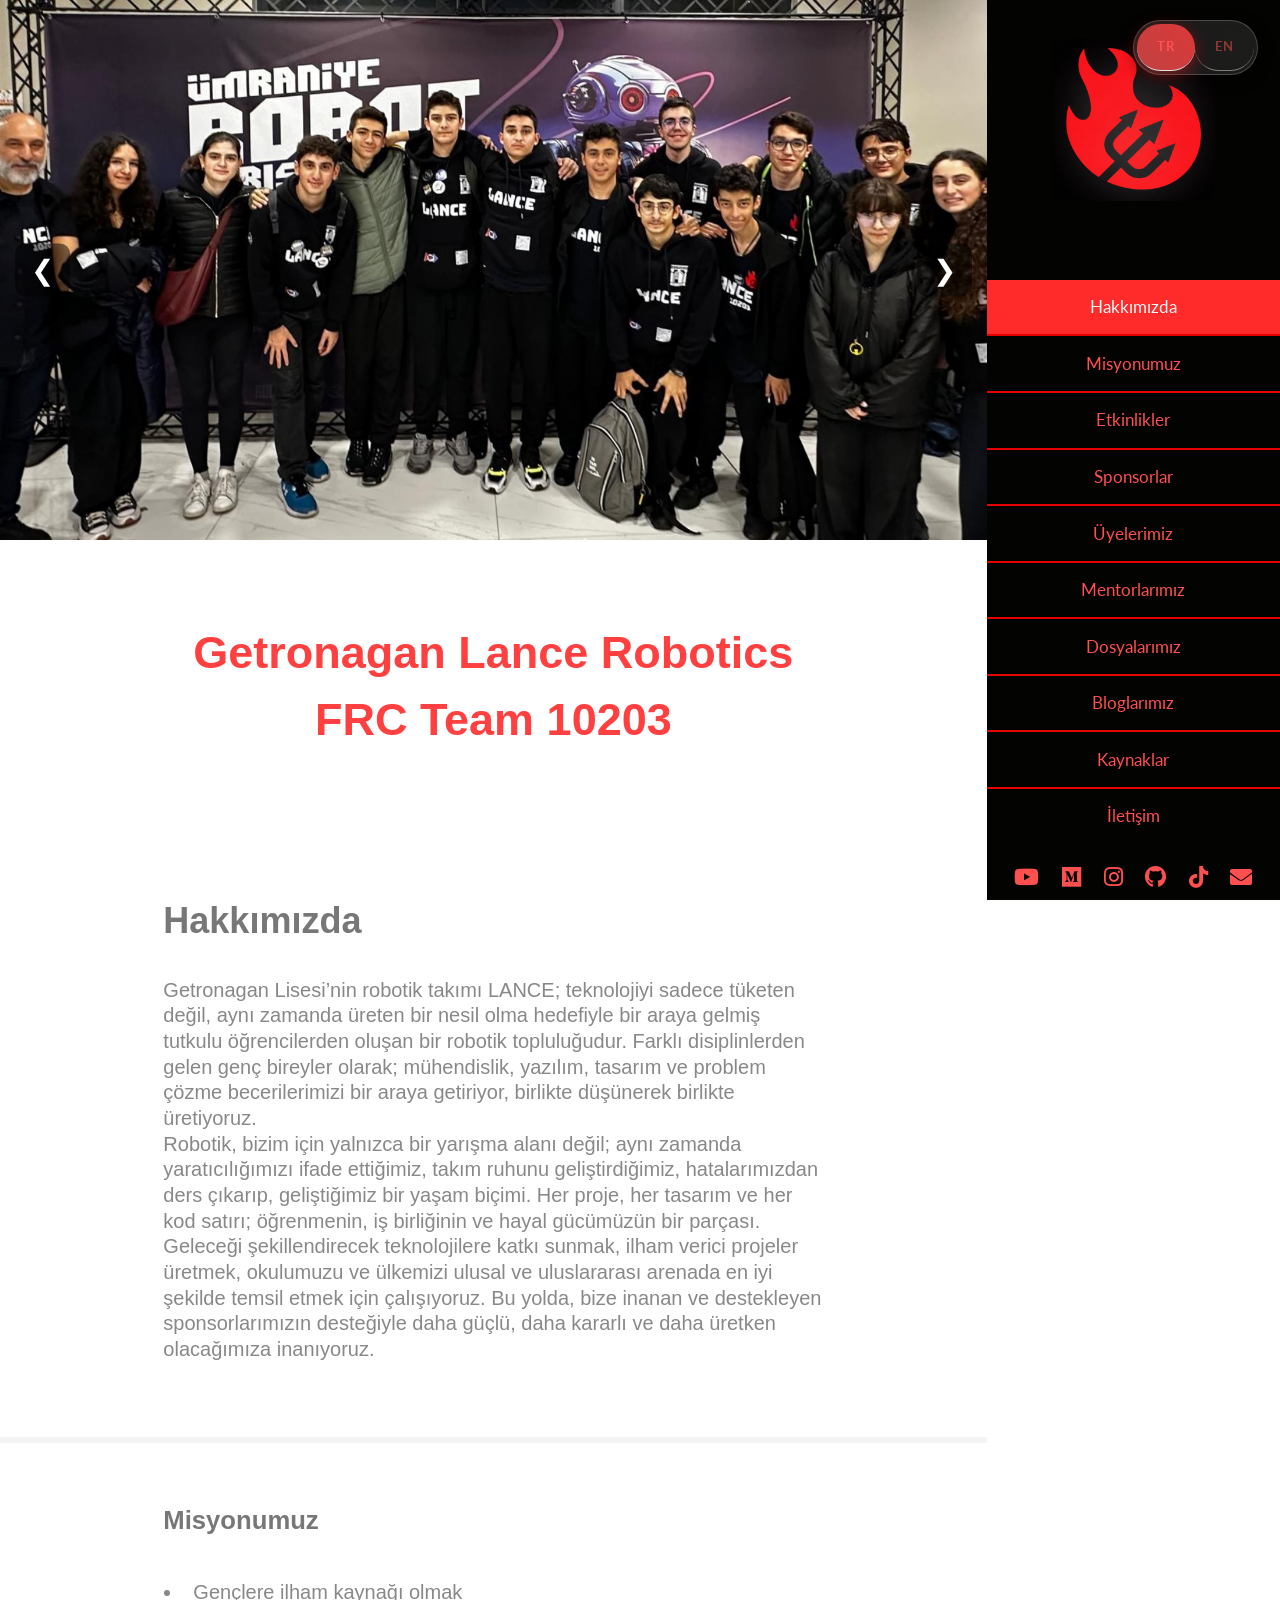
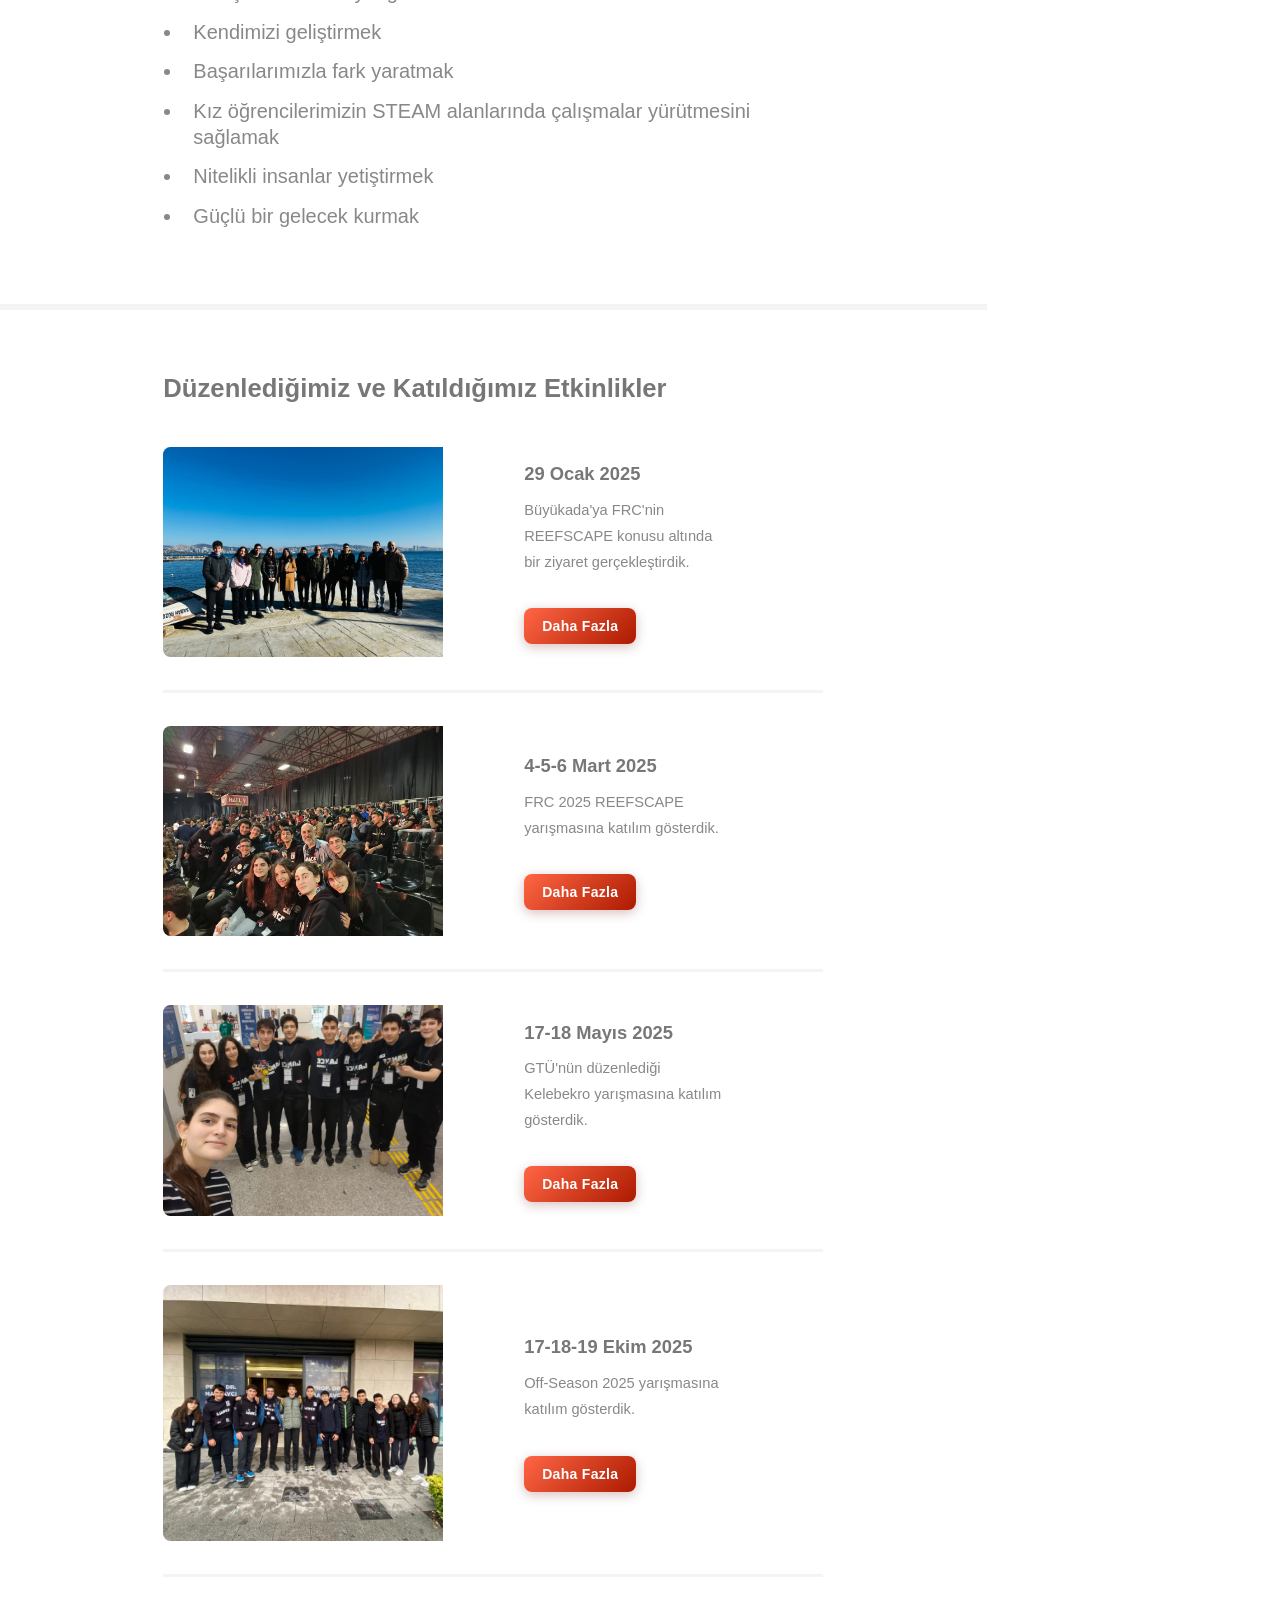
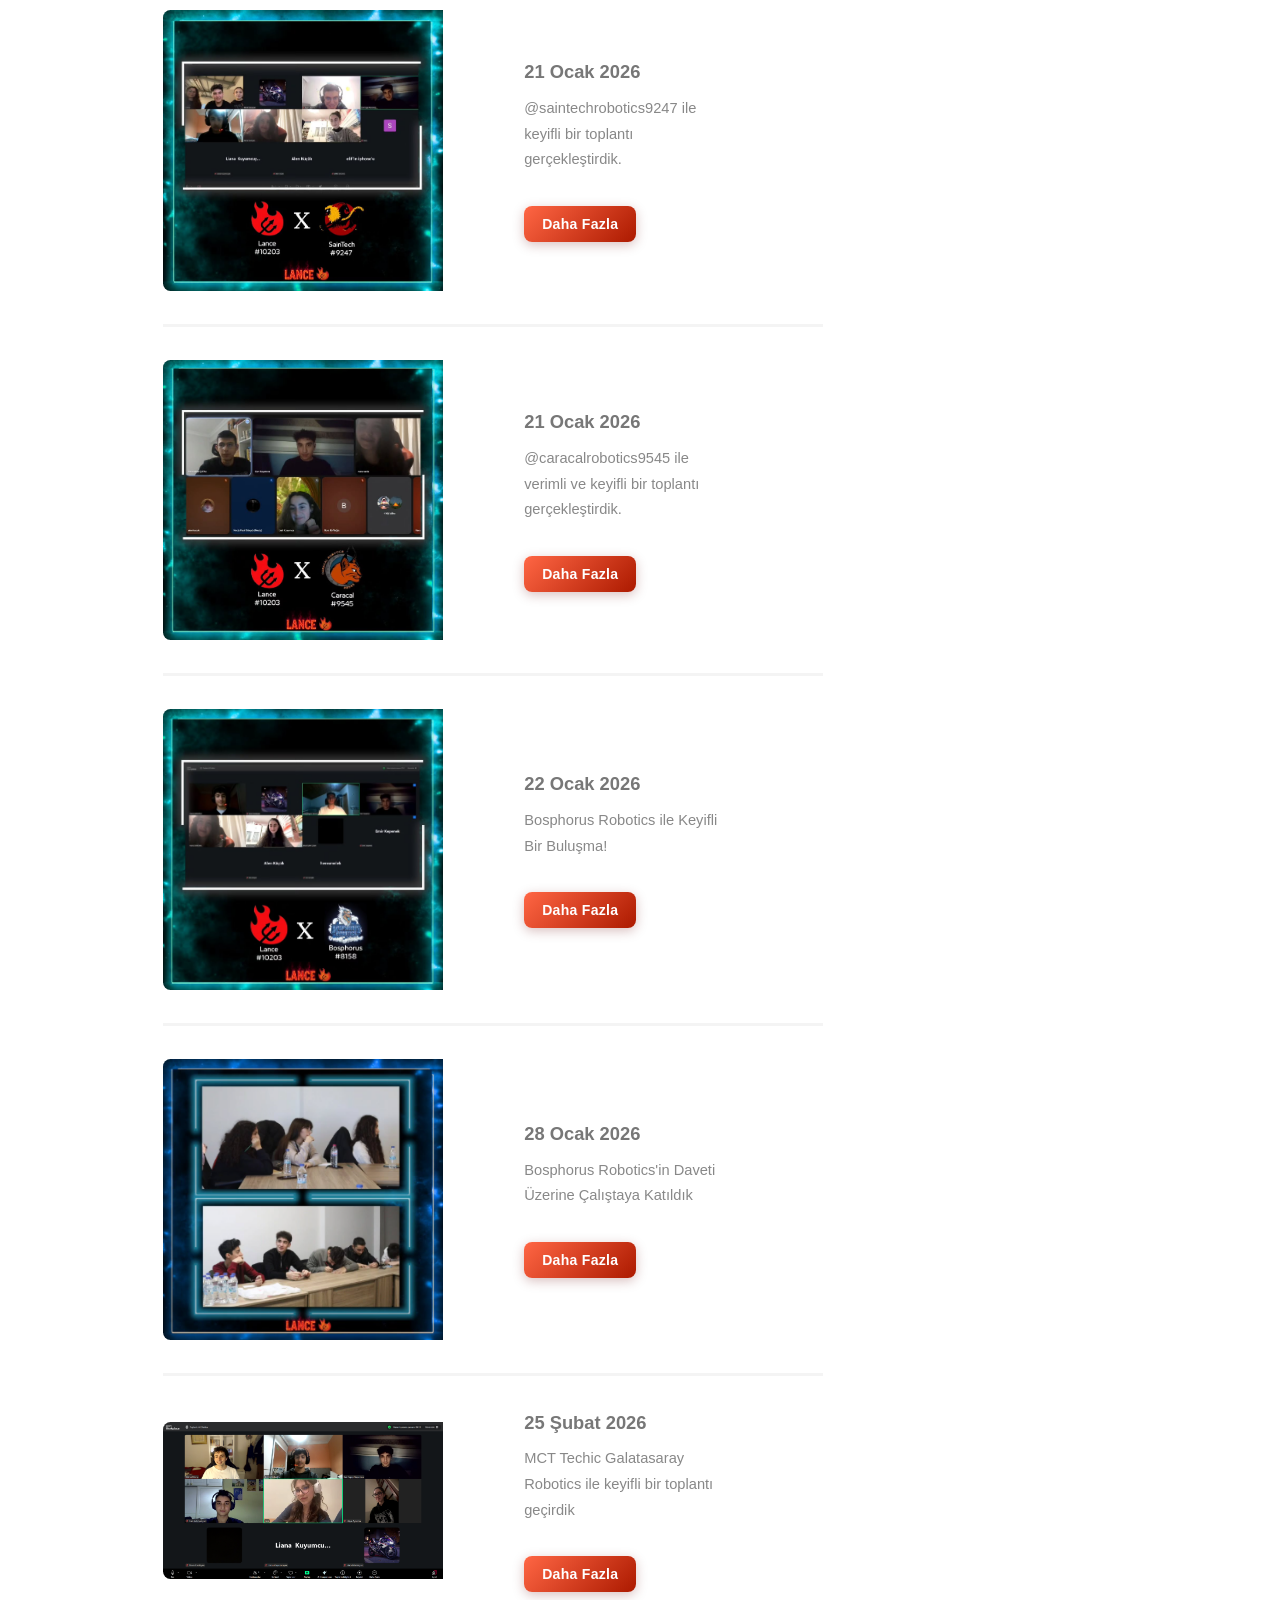
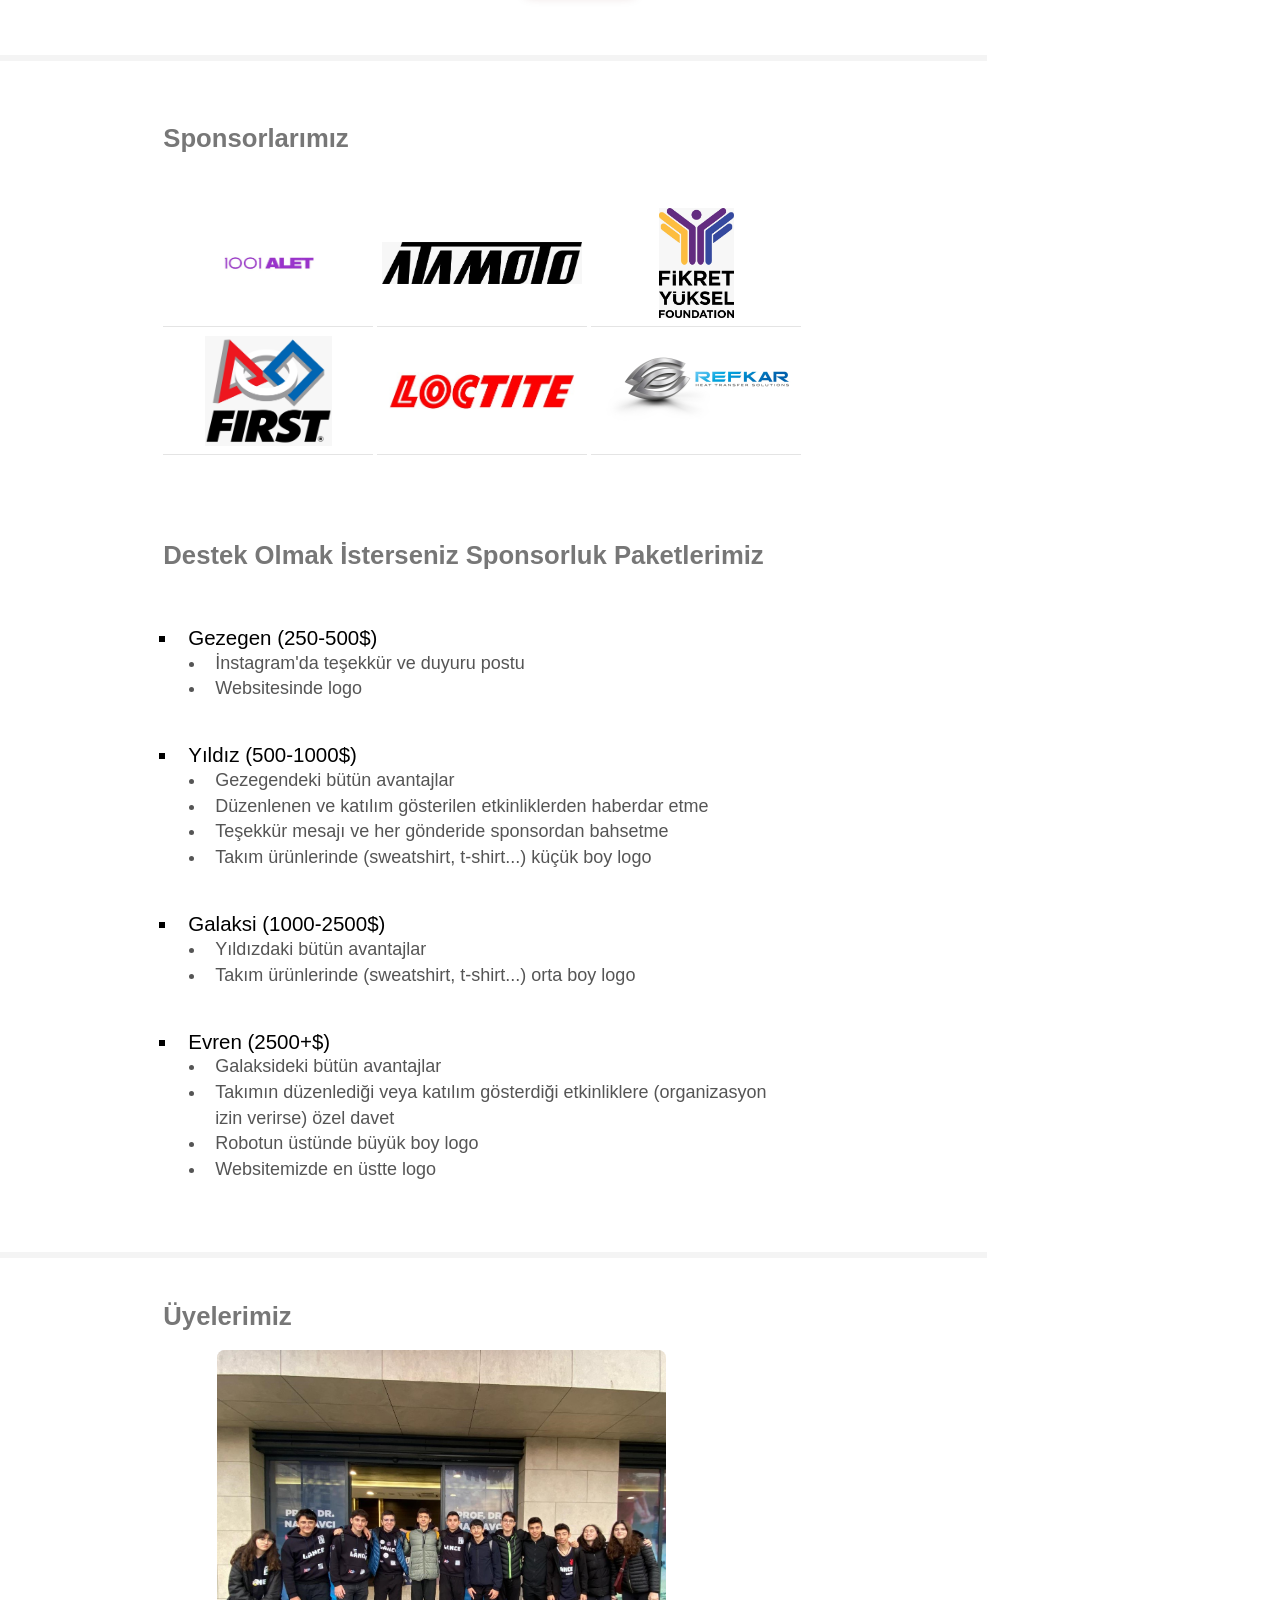
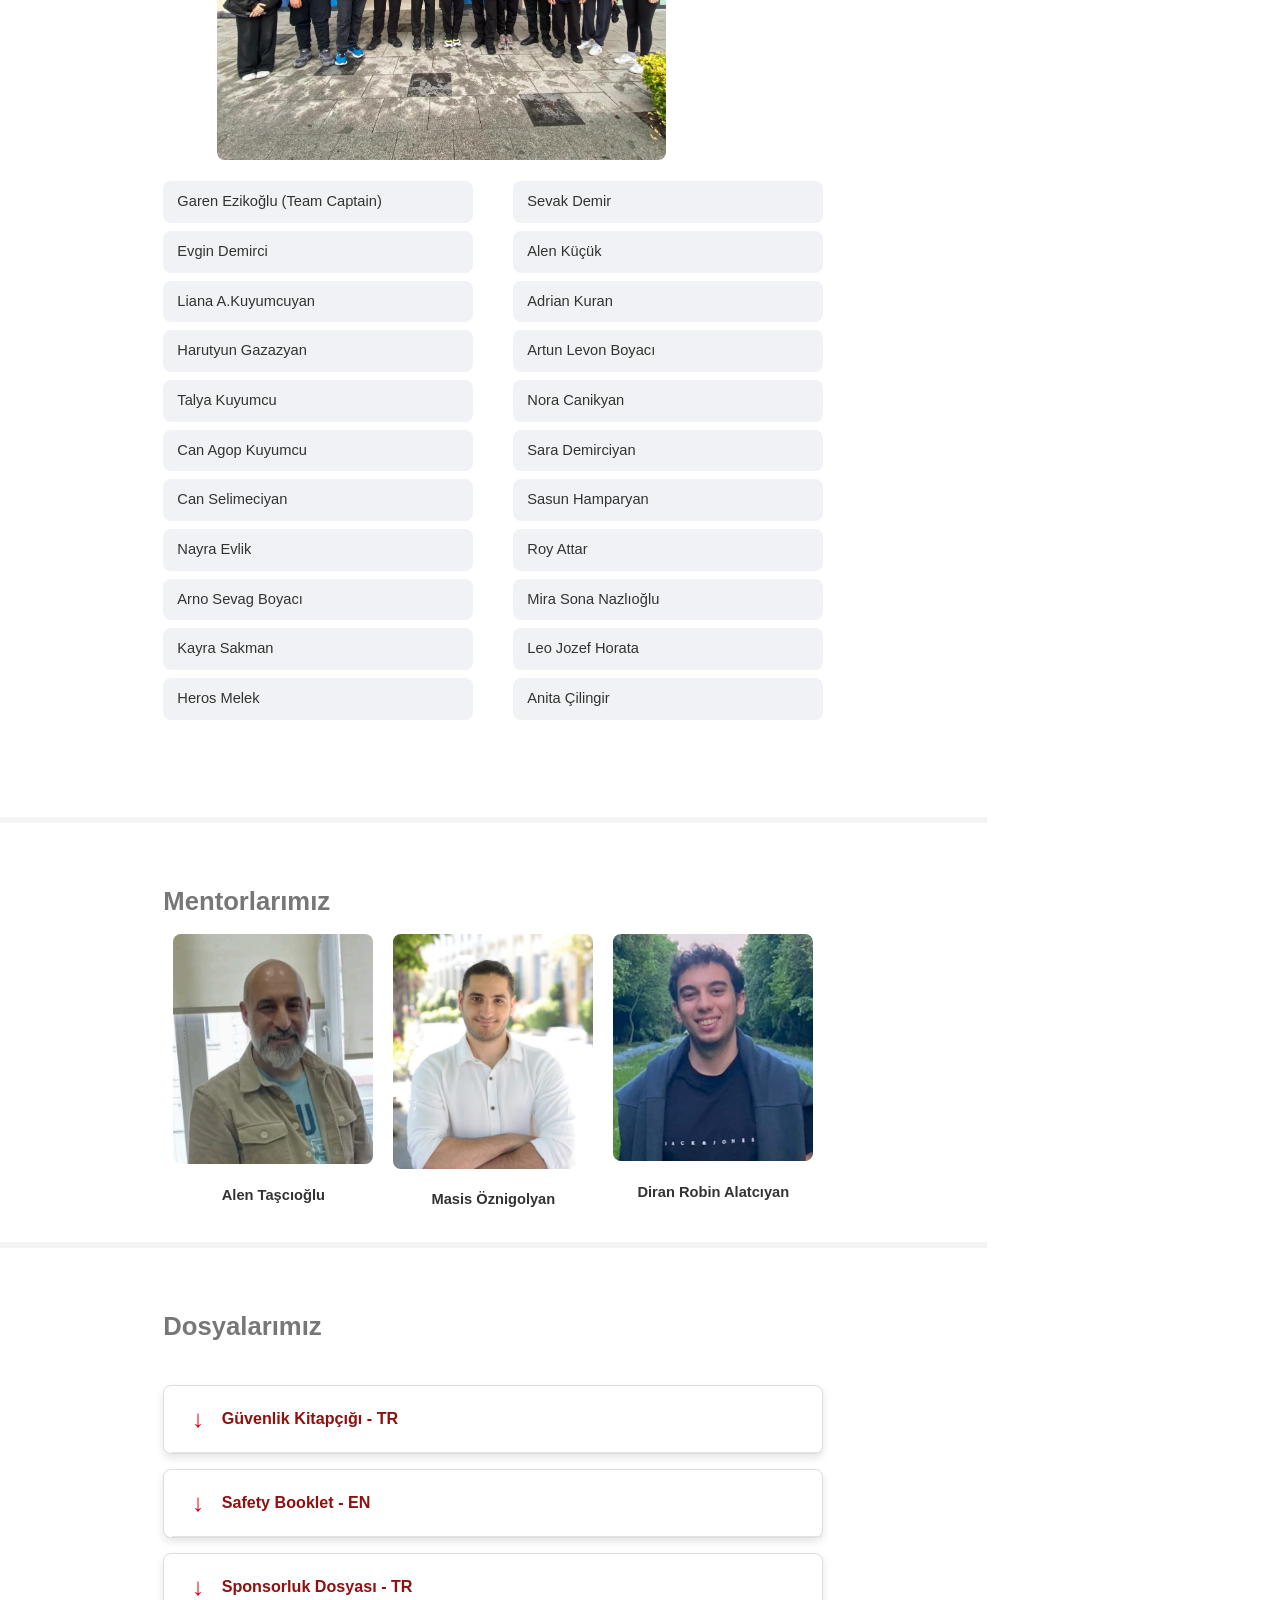
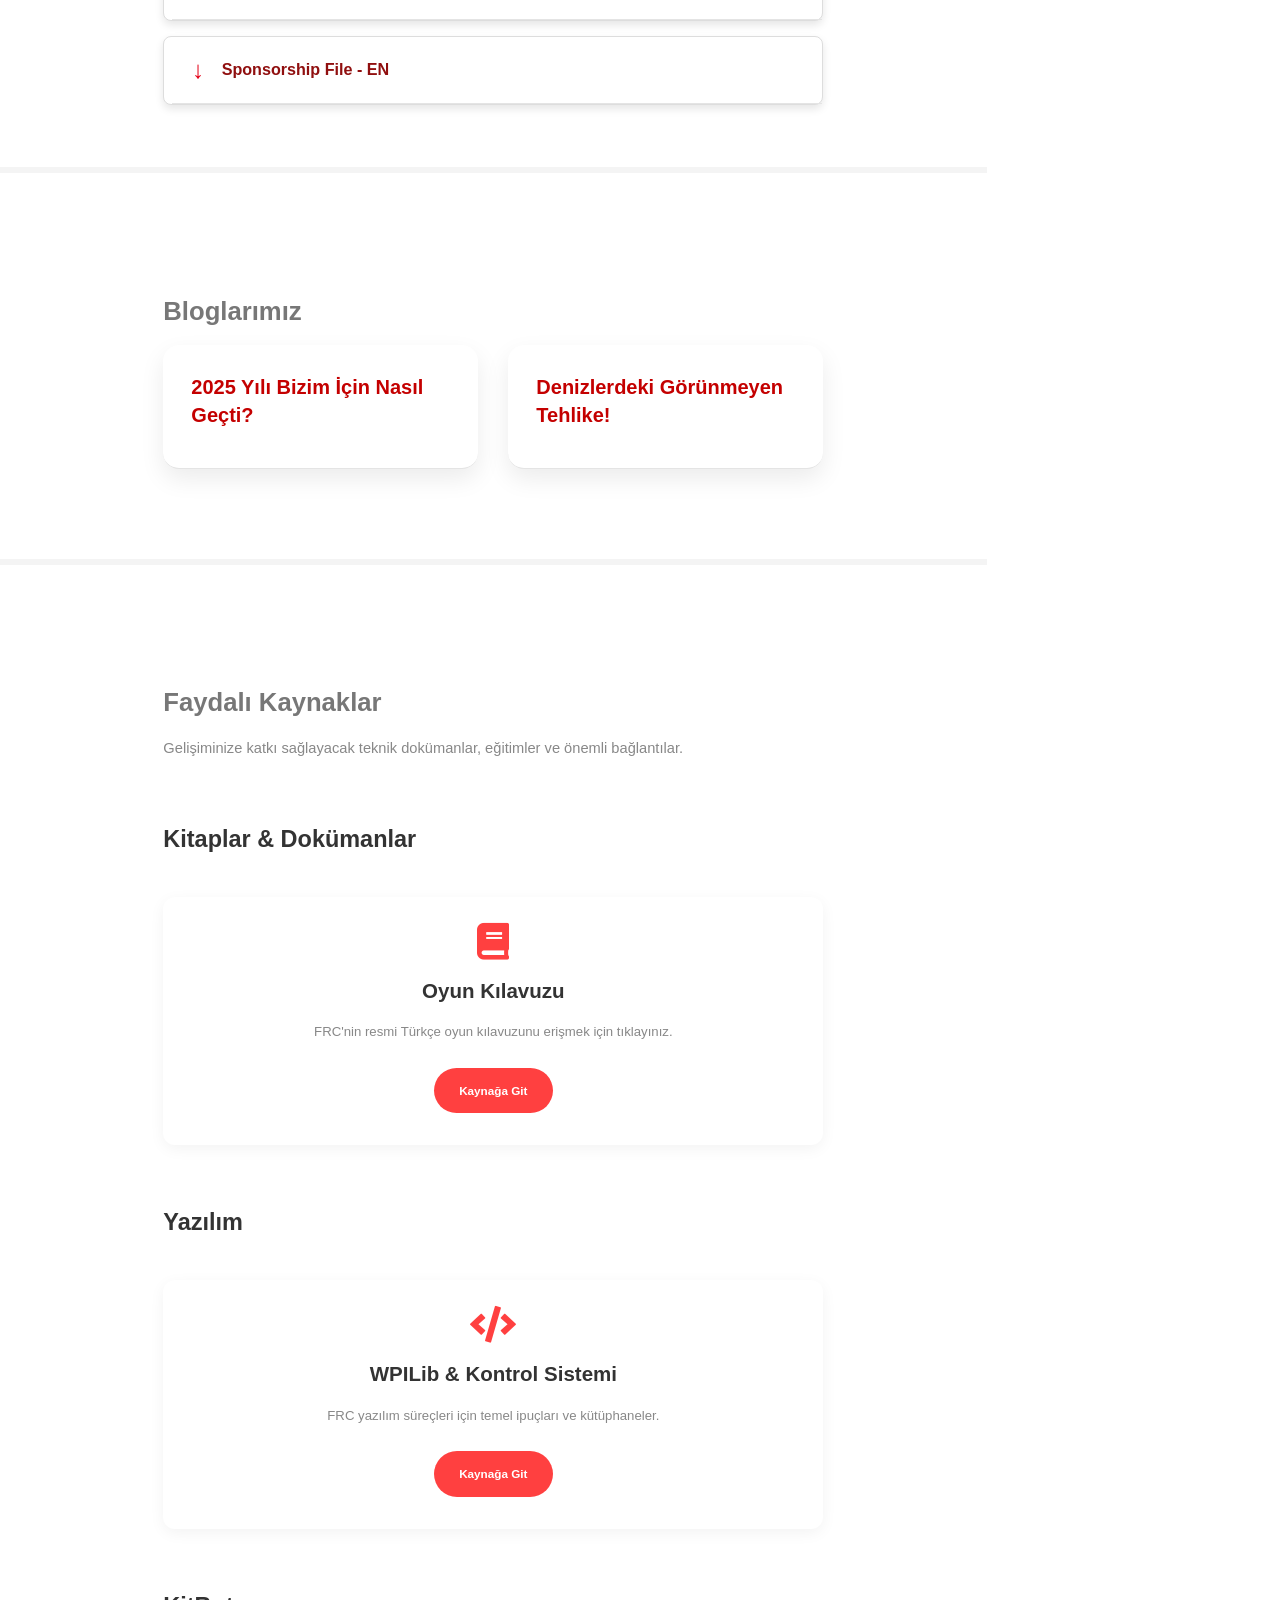
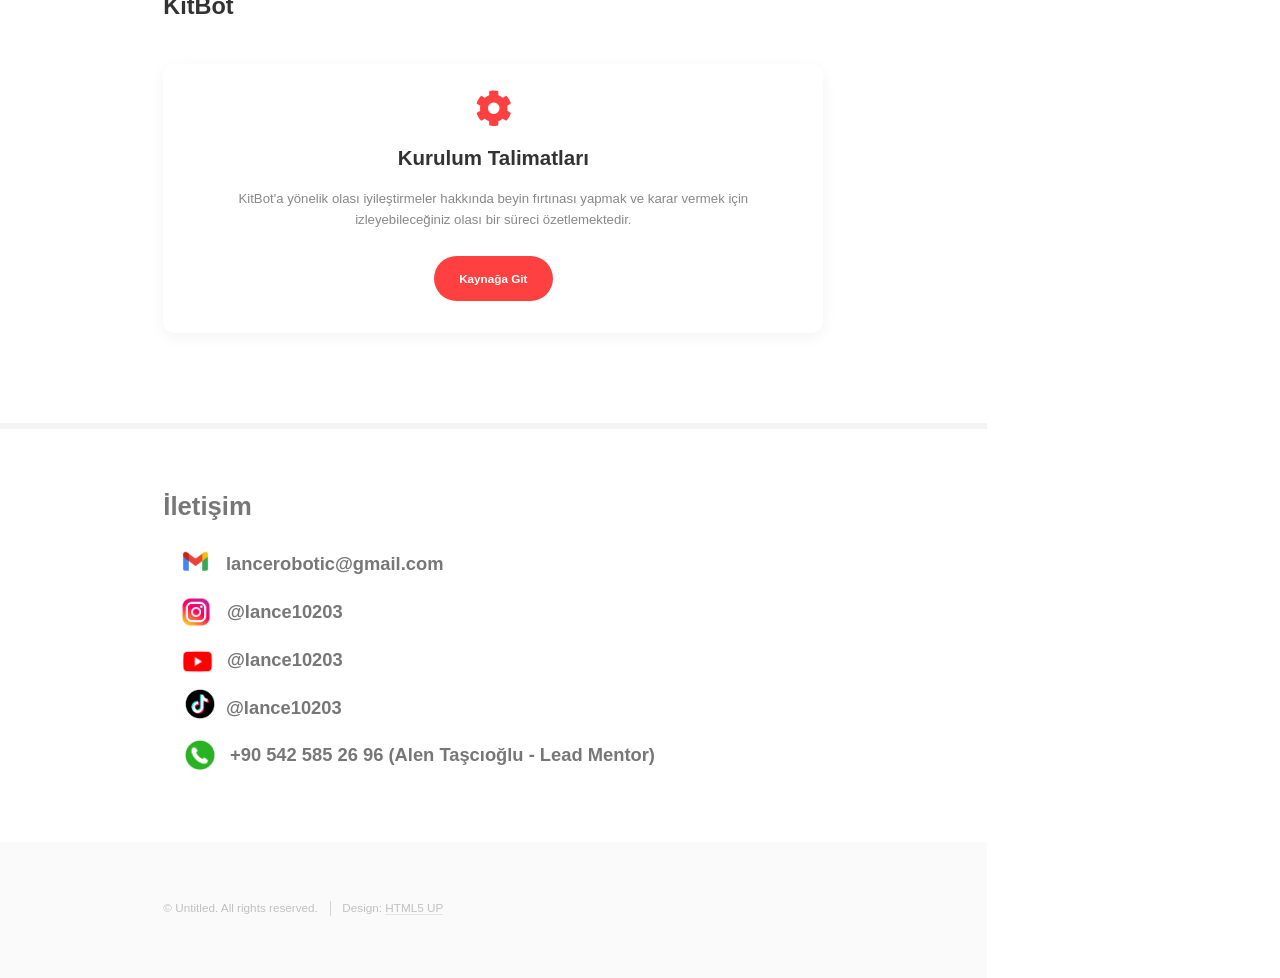
==== commit 72007a93: "galatasaray" ====
--- a/index.html
+++ b/index.html
@@ -250,6 +250,21 @@
 
 														Bu güzel organizasyonda emeği geçen başta Bosphorus takımı olmak üzere herkese içten teşekkürlerimizi sunarız.
             										</p>
+												</div>
+												<button class="more-btn">Daha Fazla</button>
+											</div>
+										</article>
+
+										<article>
+											<img class="image image-hover zoomable image-etkinliks" src="images/toplantilar/galatasaray.png" alt="" />
+											<div class="inner">
+												<h4>25 Şubat 2026</h4>
+												<p class="summary">MCT Techic Galatasaray Robotics ile keyifli bir toplantı geçirdik</p>
+												<div class="more-text" style="display: none;">
+            										<p>
+														Bu toplantıda birbirimize projelerimizden bahsettik, deneyimlerimizi paylaştık ve yeni sezonun değerlendirmesini yaptık. Hem öğretici hem de çok eğlenceli geçen bu buluşma, bizler için oldukça ilham vericiydi. 
+														Böyle verimli ve samimi paylaşımlar yapabildiğimiz için çok mutluyuz.       										
+													</p>
 												</div>
 												<button class="more-btn">Daha Fazla</button>
 											</div>
@@ -372,6 +387,7 @@
 											<li>Roy Attar</li>
 											<li>Mira Sona Nazlıoğlu</li>
         									<li>Leo Jozef Horata</li>
+											<li>Anita Çilingir</li>
       									</ul>
     								</div>
 							</section>
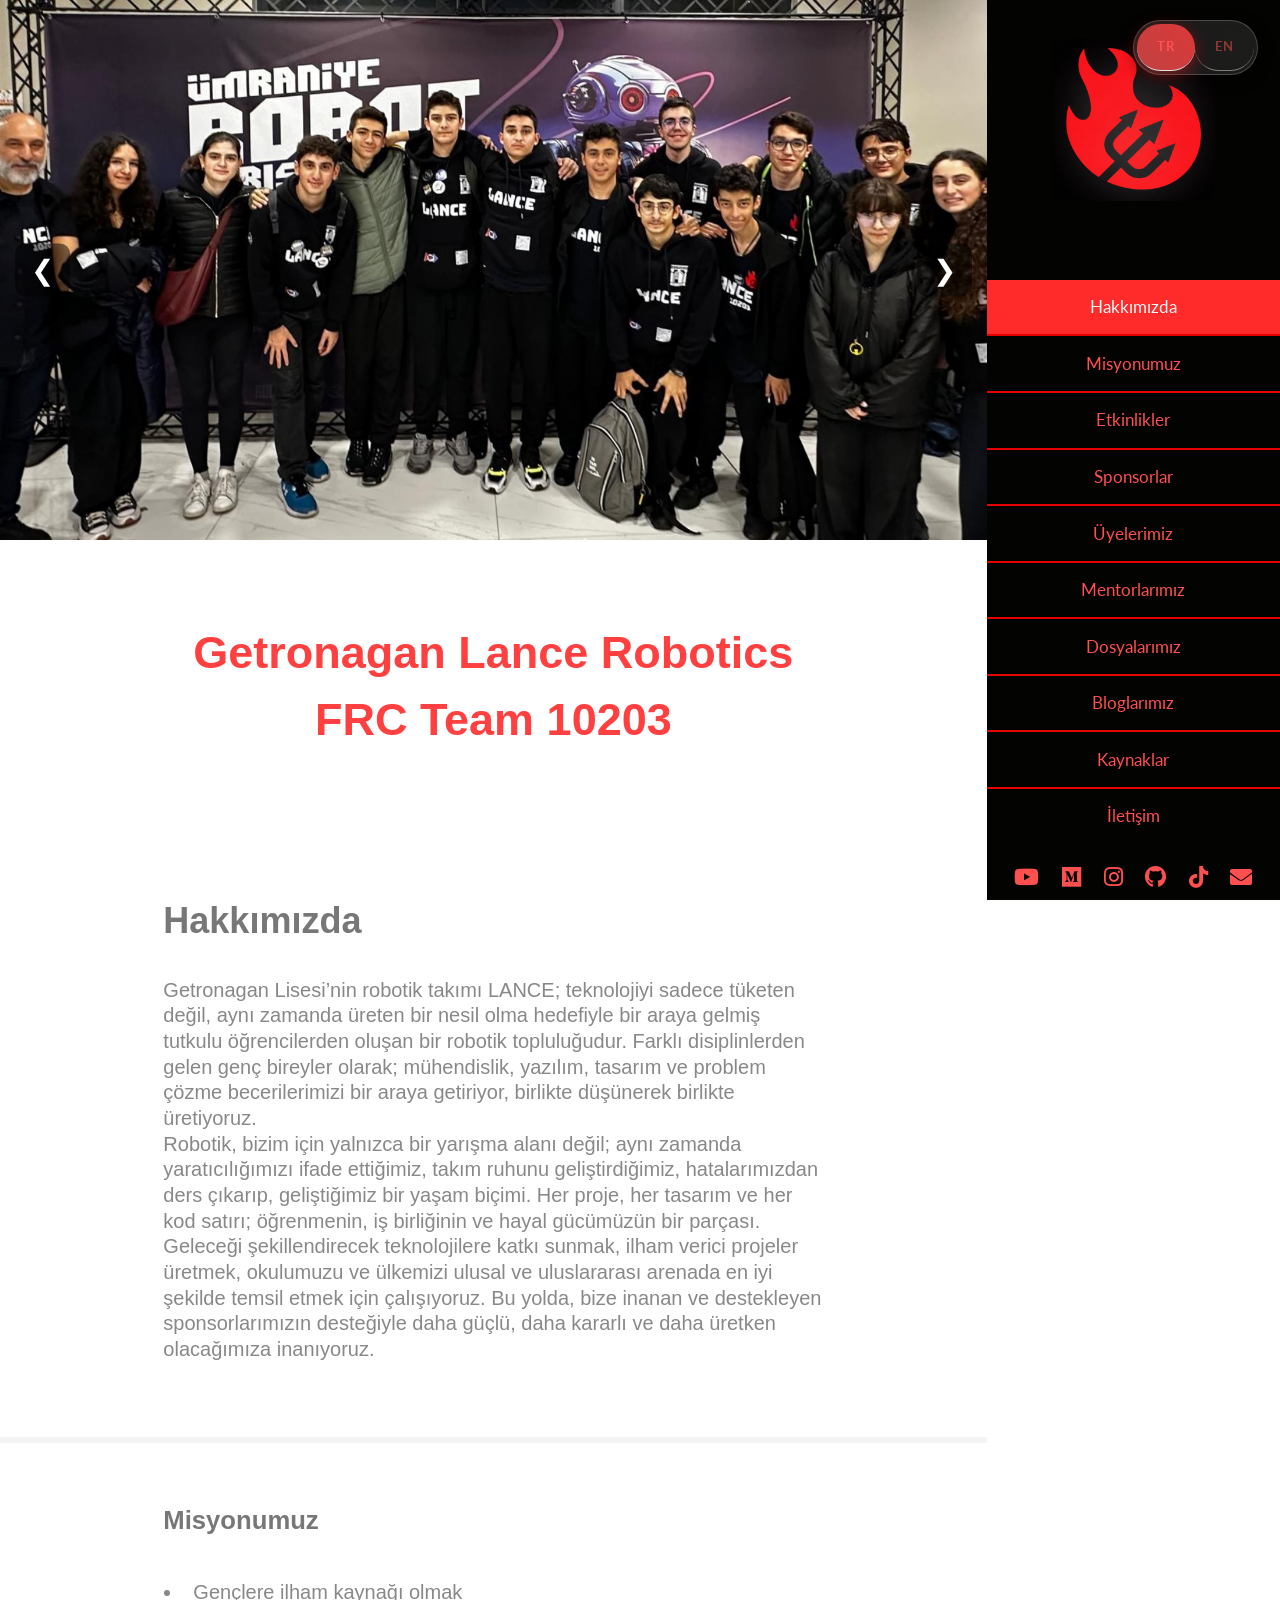
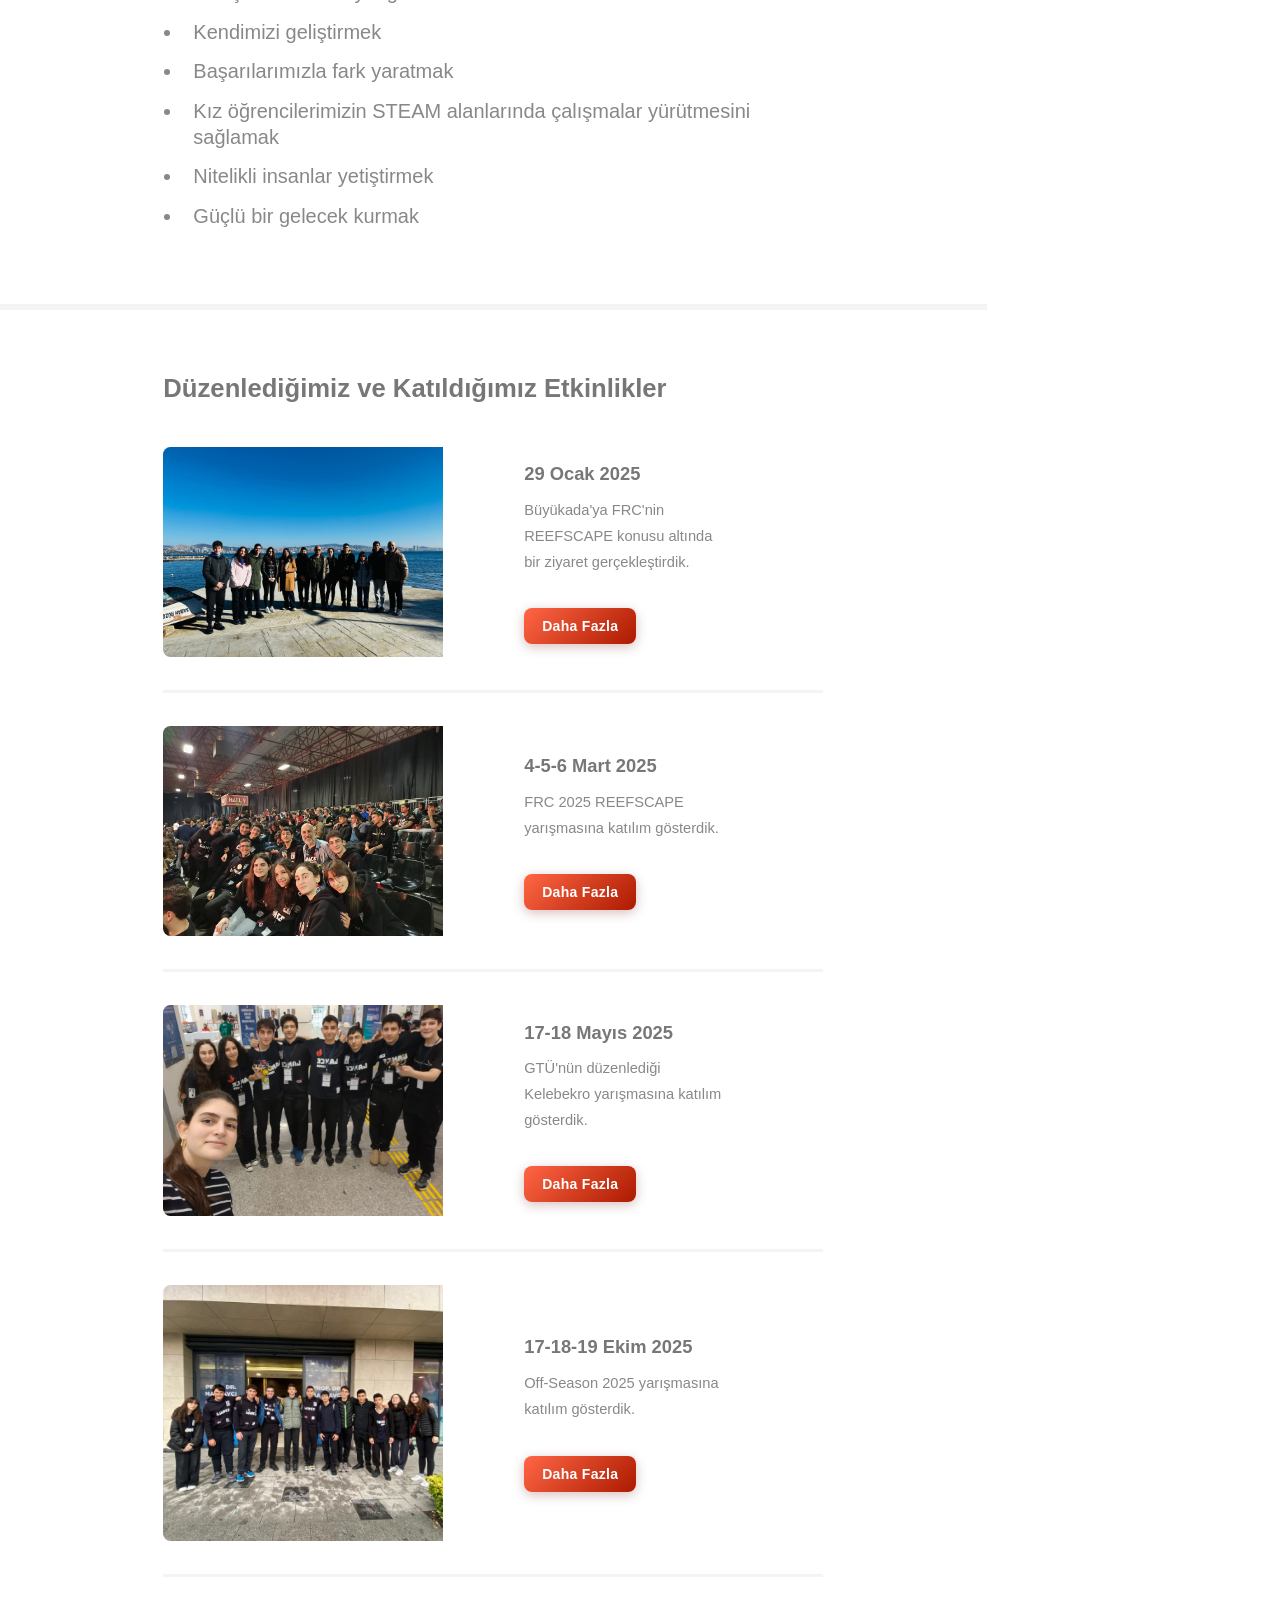
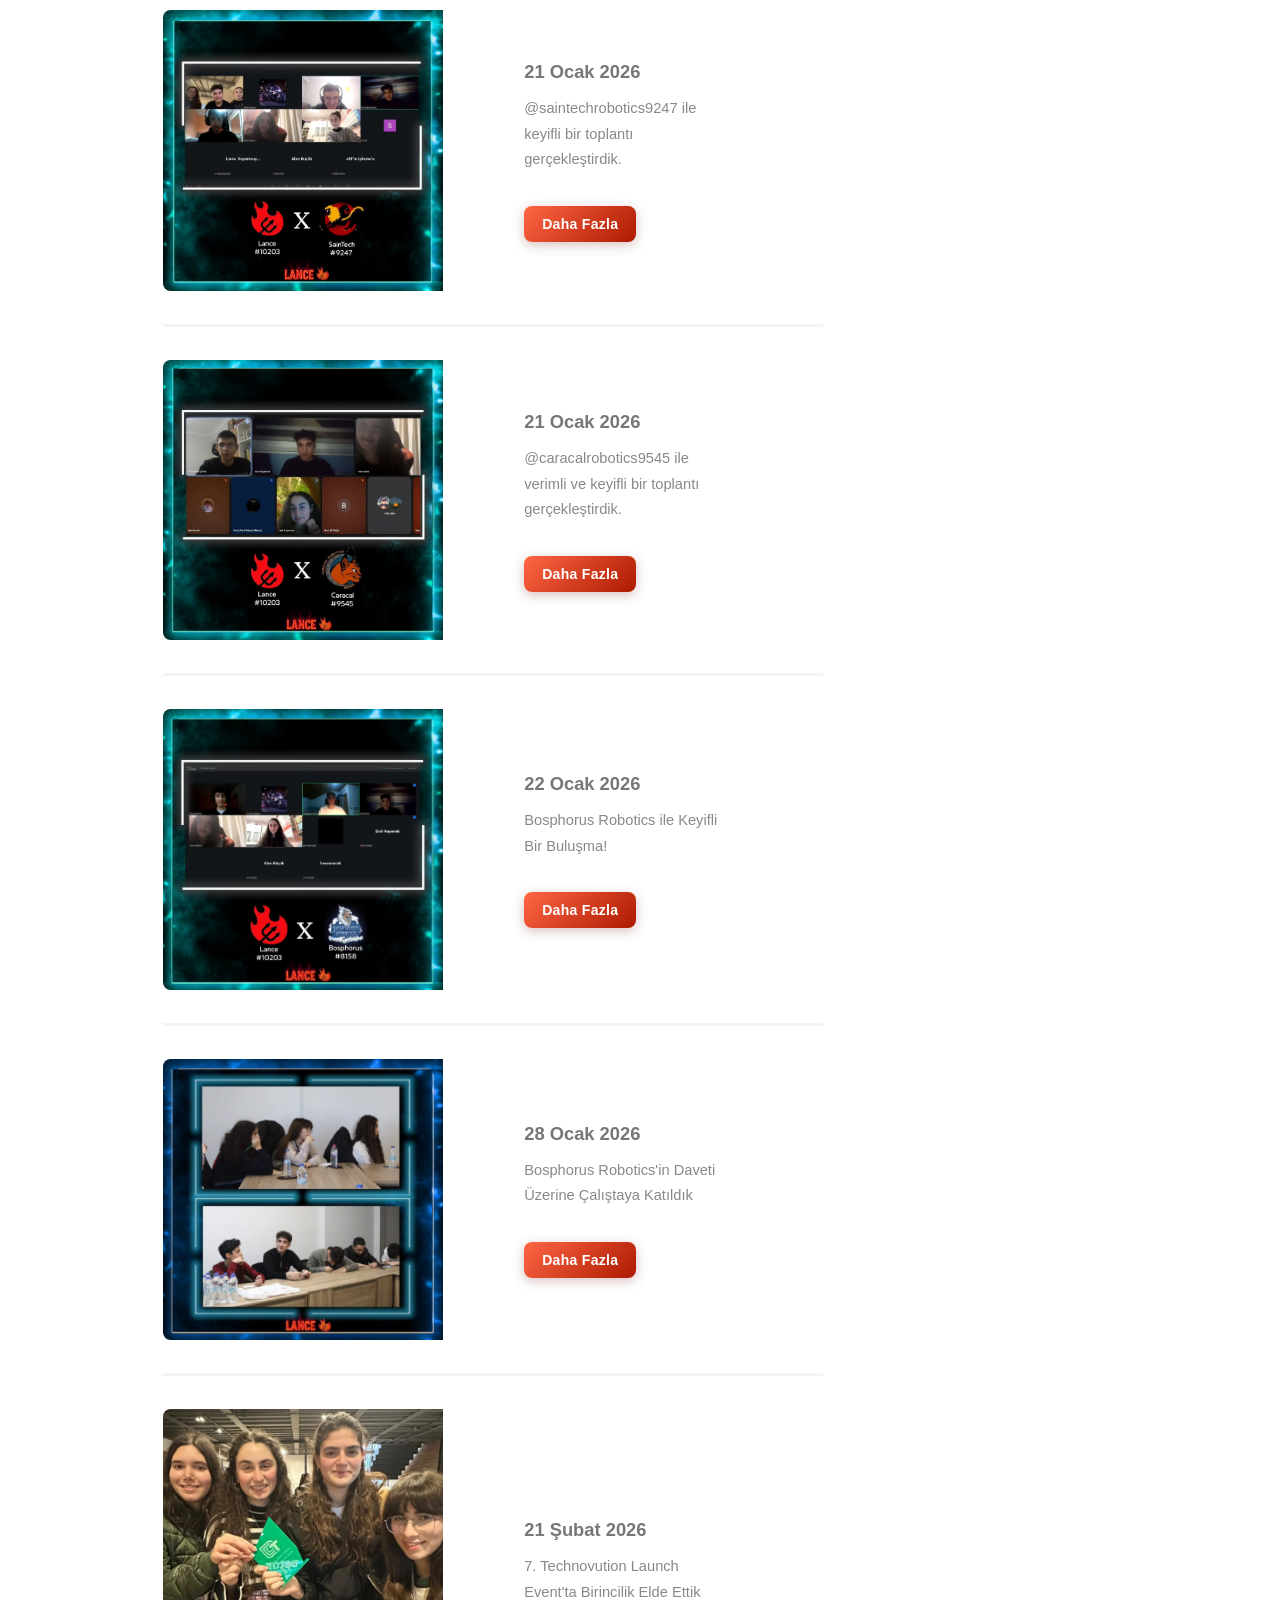
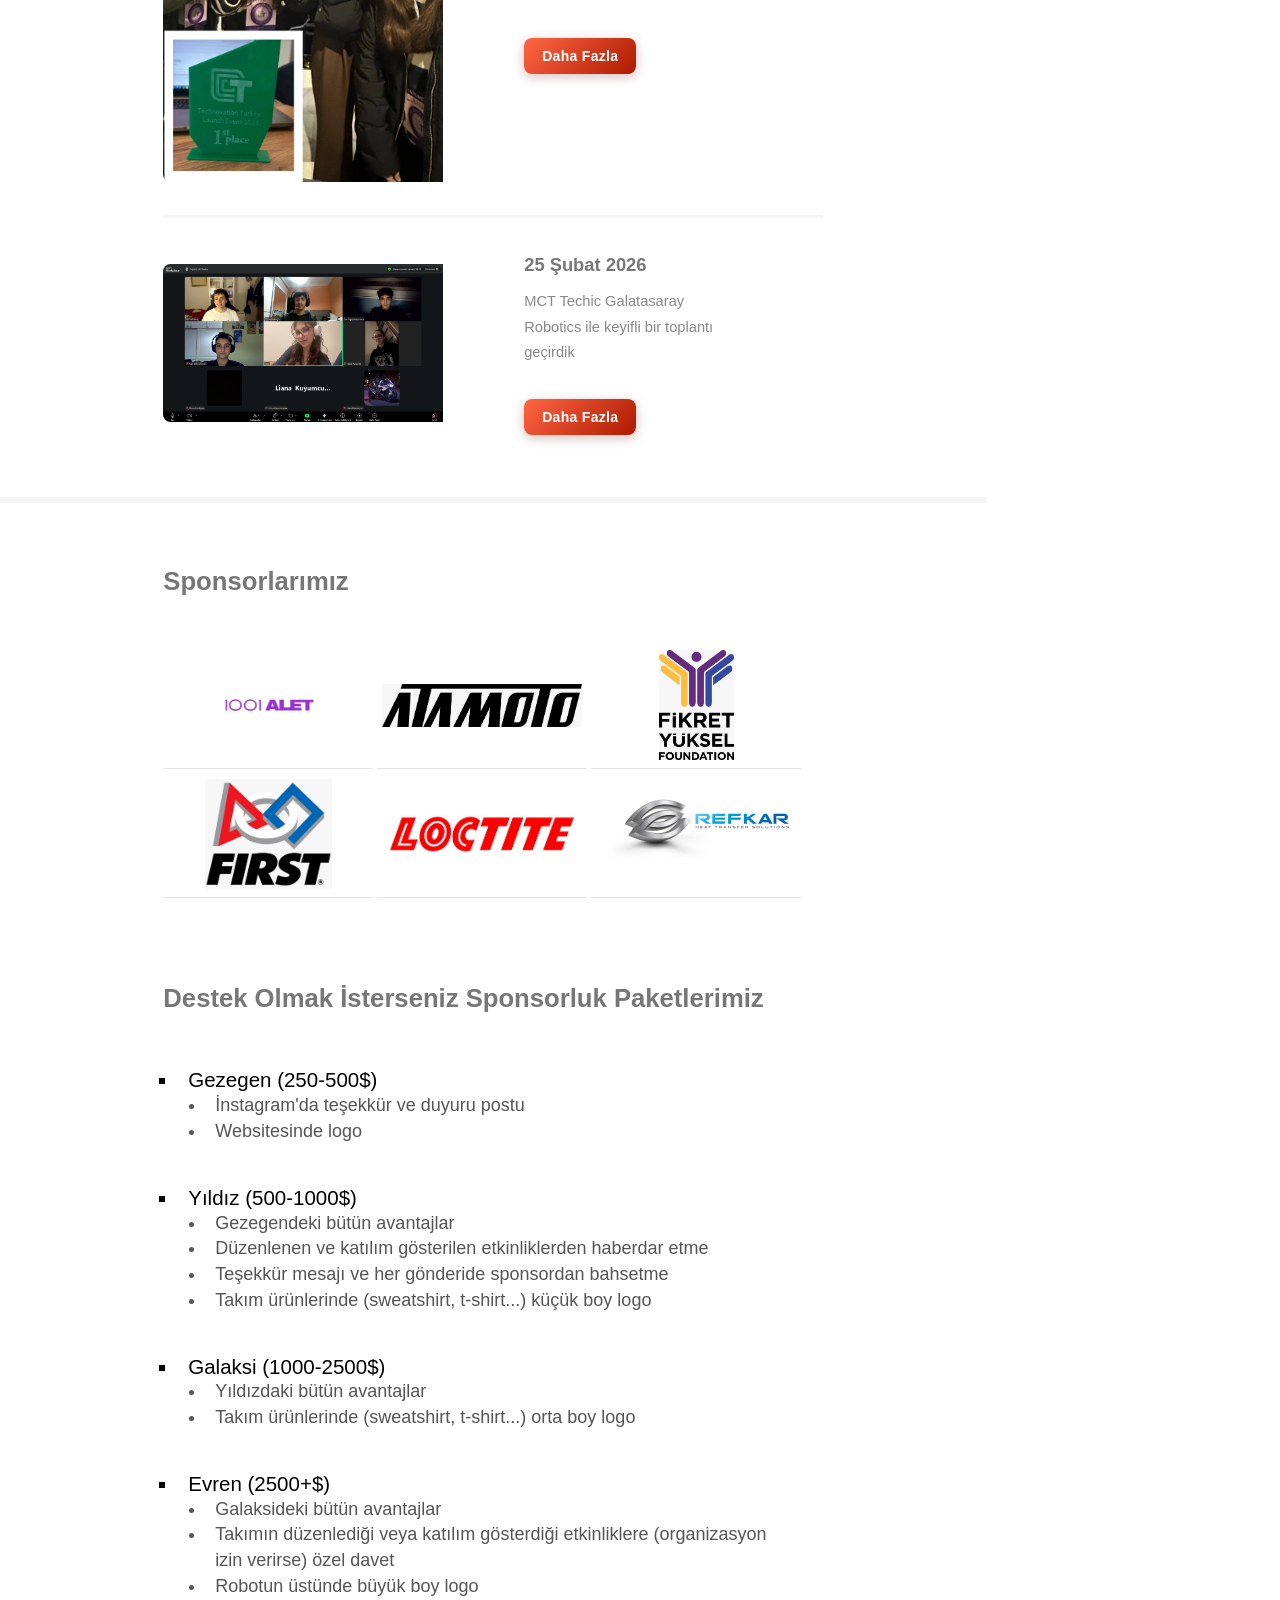
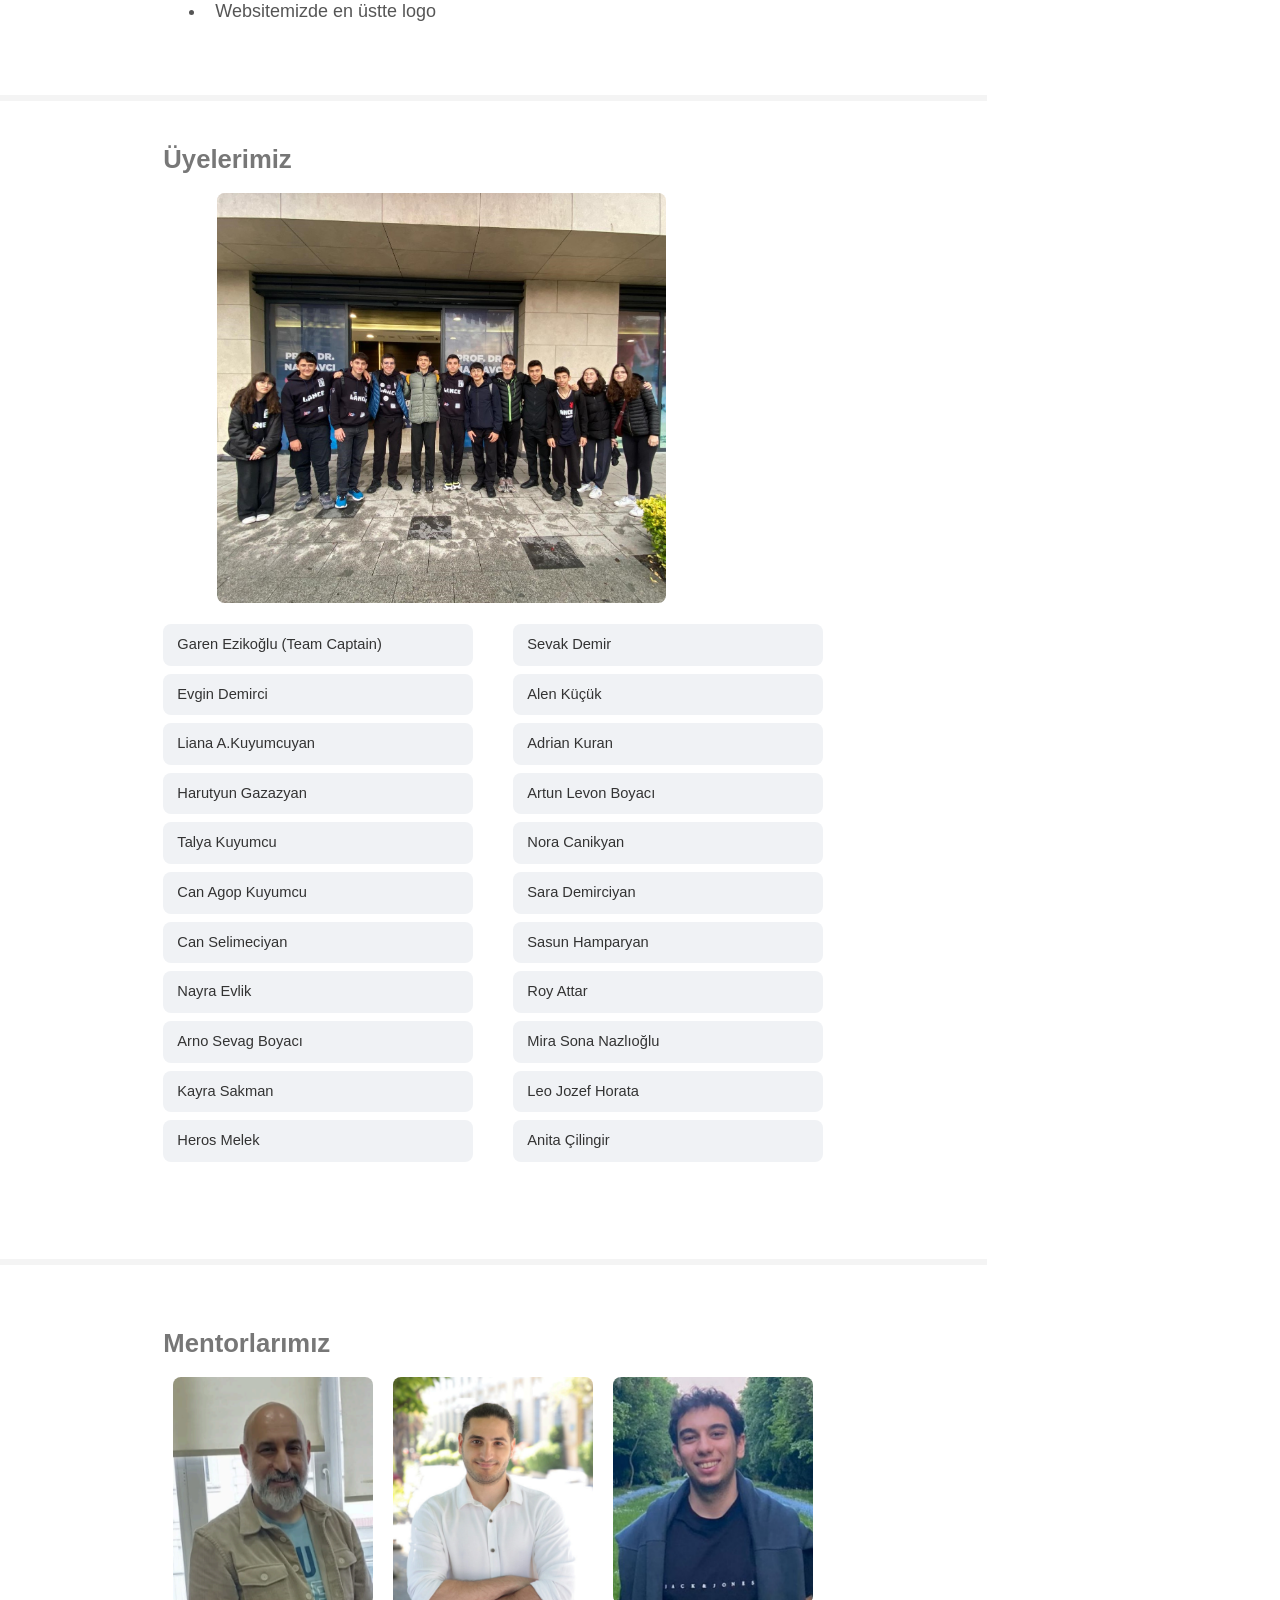
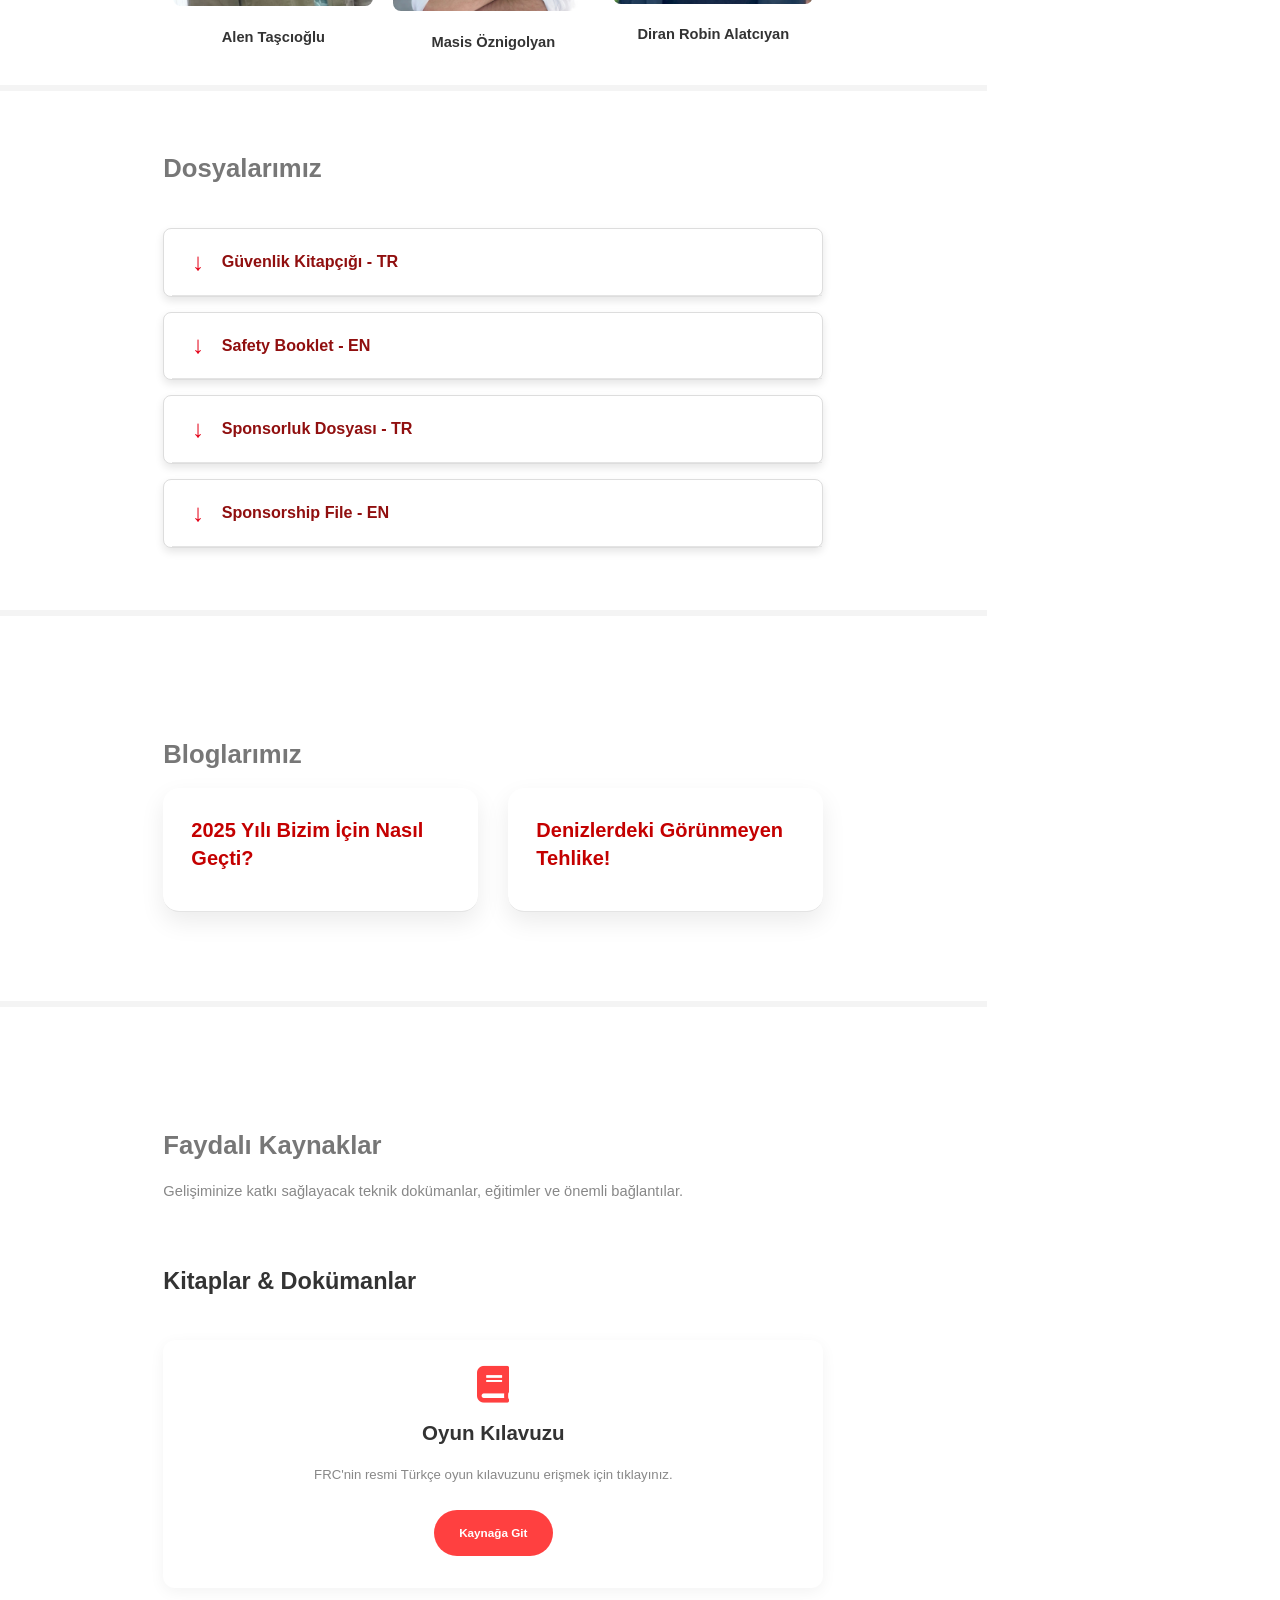
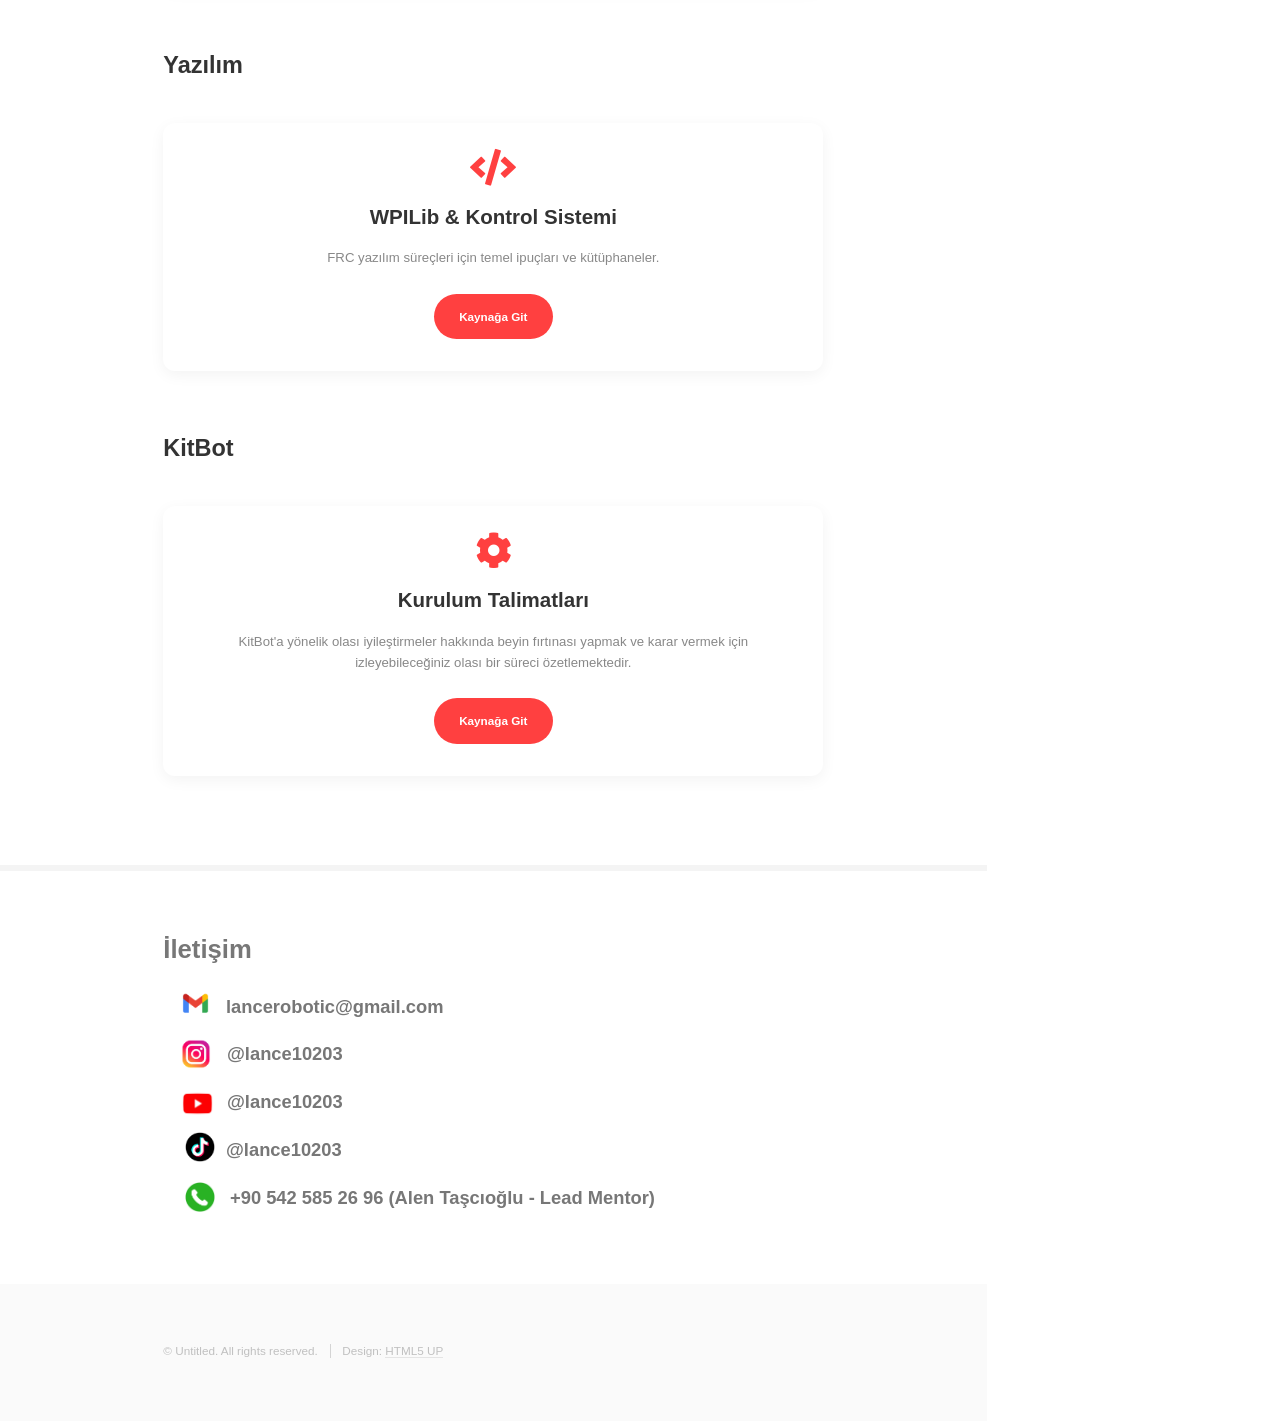
==== commit 67b572d4: "technovution" ====
--- a/index.html
+++ b/index.html
@@ -250,6 +250,23 @@
 
 														Bu güzel organizasyonda emeği geçen başta Bosphorus takımı olmak üzere herkese içten teşekkürlerimizi sunarız.
             										</p>
+												</div>
+												<button class="more-btn">Daha Fazla</button>
+											</div>
+										</article>
+
+										<article>
+											<img class="image image-hover zoomable image-etkinliks" src="images/technovuiton.webp" alt="" />
+											<div class="inner">
+												<h4>21 Şubat 2026</h4>
+												<p class="summary">7. Technovution Launch Event'ta Birincilik Elde Ettik</p>
+												<div class="more-text" style="display: none;">
+            										<p>
+														Kız öğrencileri girişimcilik ve STEM alanlarında güçlendirmeyi amaçlayan uluslararası organizasyon 7. Technovation Launch Event, 21 Şubat’ta Hisar Okulları ev sahipliğinde SabancıDx Dijital Kampüs’te gerçekleşti.
+Takımımız, 12. Sürdürülebilir Kalkınma Hedefi: Sorumlu Üretim ve Tüketimde geliştirdikleri “Şeffaf Üretkenlik” fikri ve uygulaması ile birincilik ödülünü kazandı.
+Technovation Girls Challenge her yıl dünyanın dört bir yanından kız öğrencileri bir araya getirerek, çevrelerinde gözlemledikleri bir soruna çözüm üretmelerini teşvik ediyor. Katılımcılar, Birleşmiş Milletler tarafından belirlenen 17 Sürdürülebilir Kalkınma Hedefi doğrultusunda bir mobil uygulama veya yapay zeka modeli geliştiriyor.
+Ekibimiz, üretim süreçlerinde şeffaflık, sürdürülebilirlik ve bilinçli tüketim konularına teknoloji temelli bir çözüm sunarak toplumsal farkındalık ve dijital inovasyon açısından güçlü bir model ortaya koydu.            										
+													</p>
 												</div>
 												<button class="more-btn">Daha Fazla</button>
 											</div>
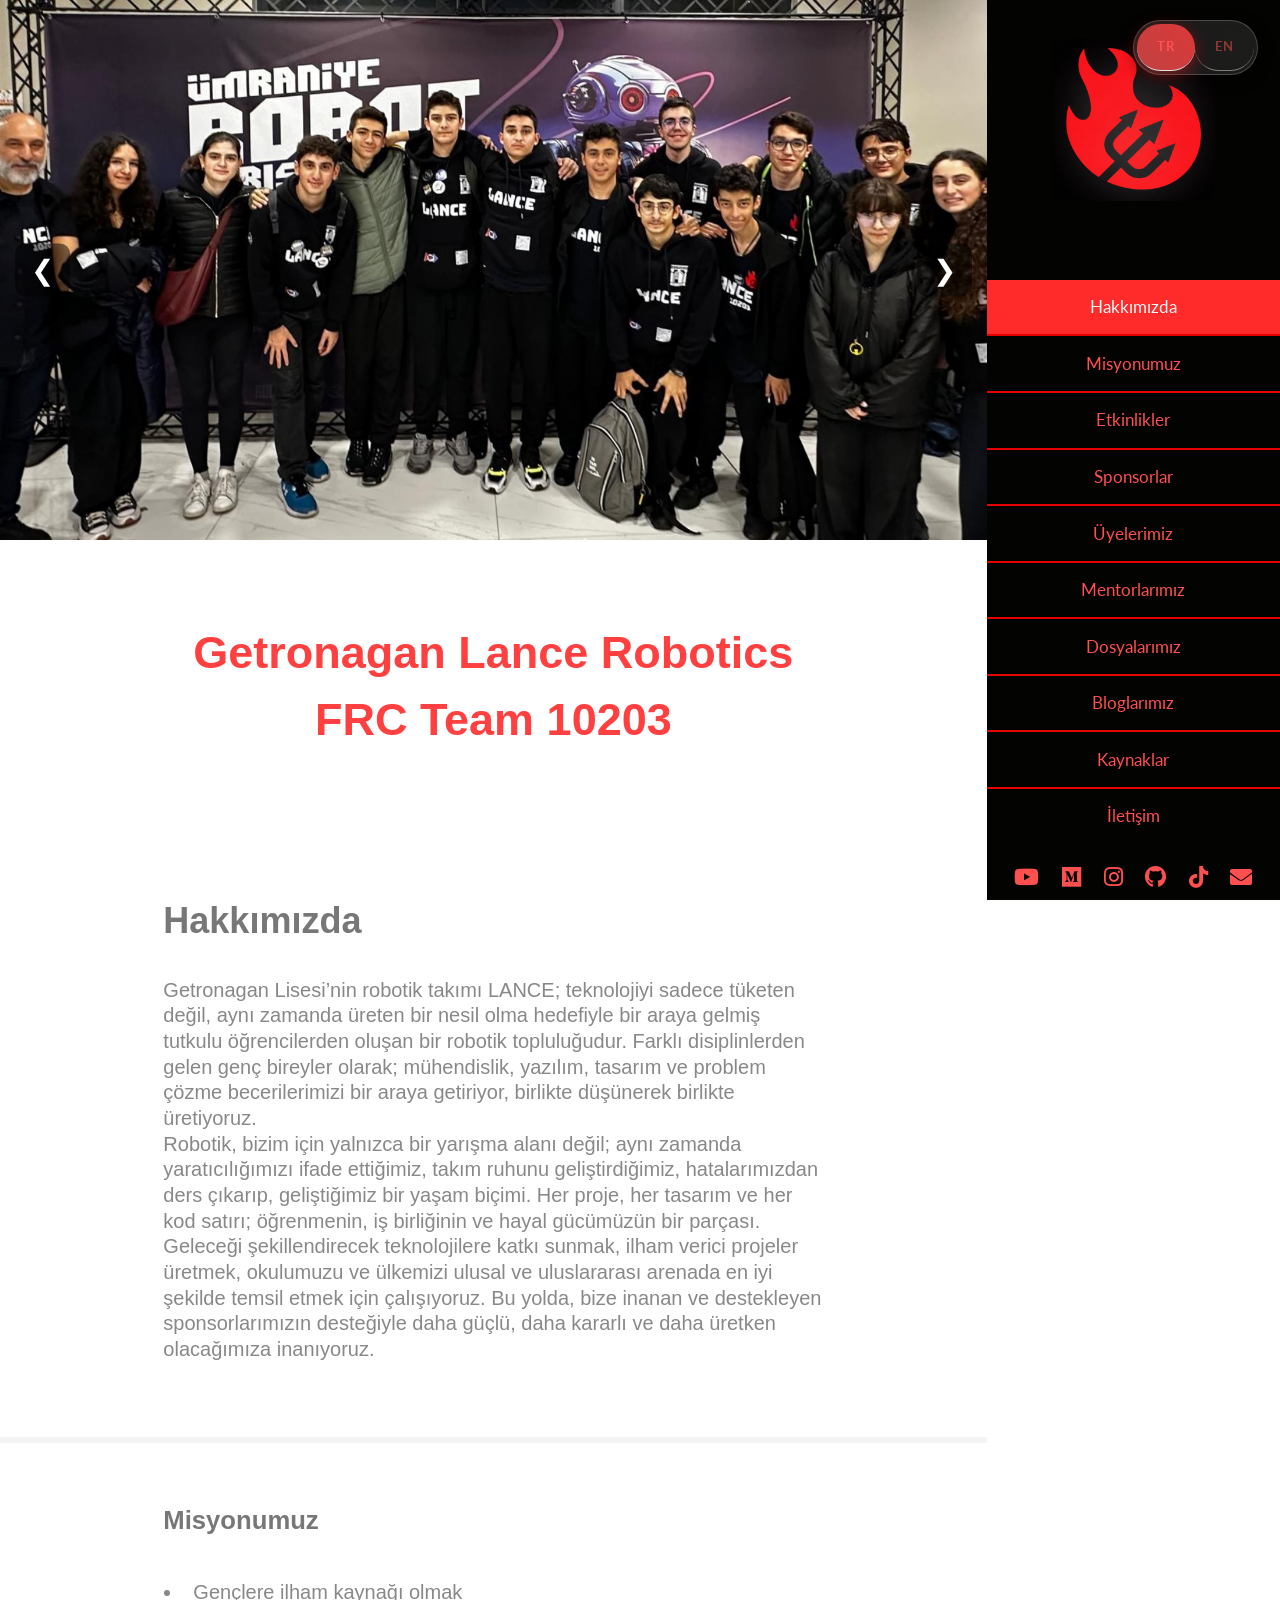
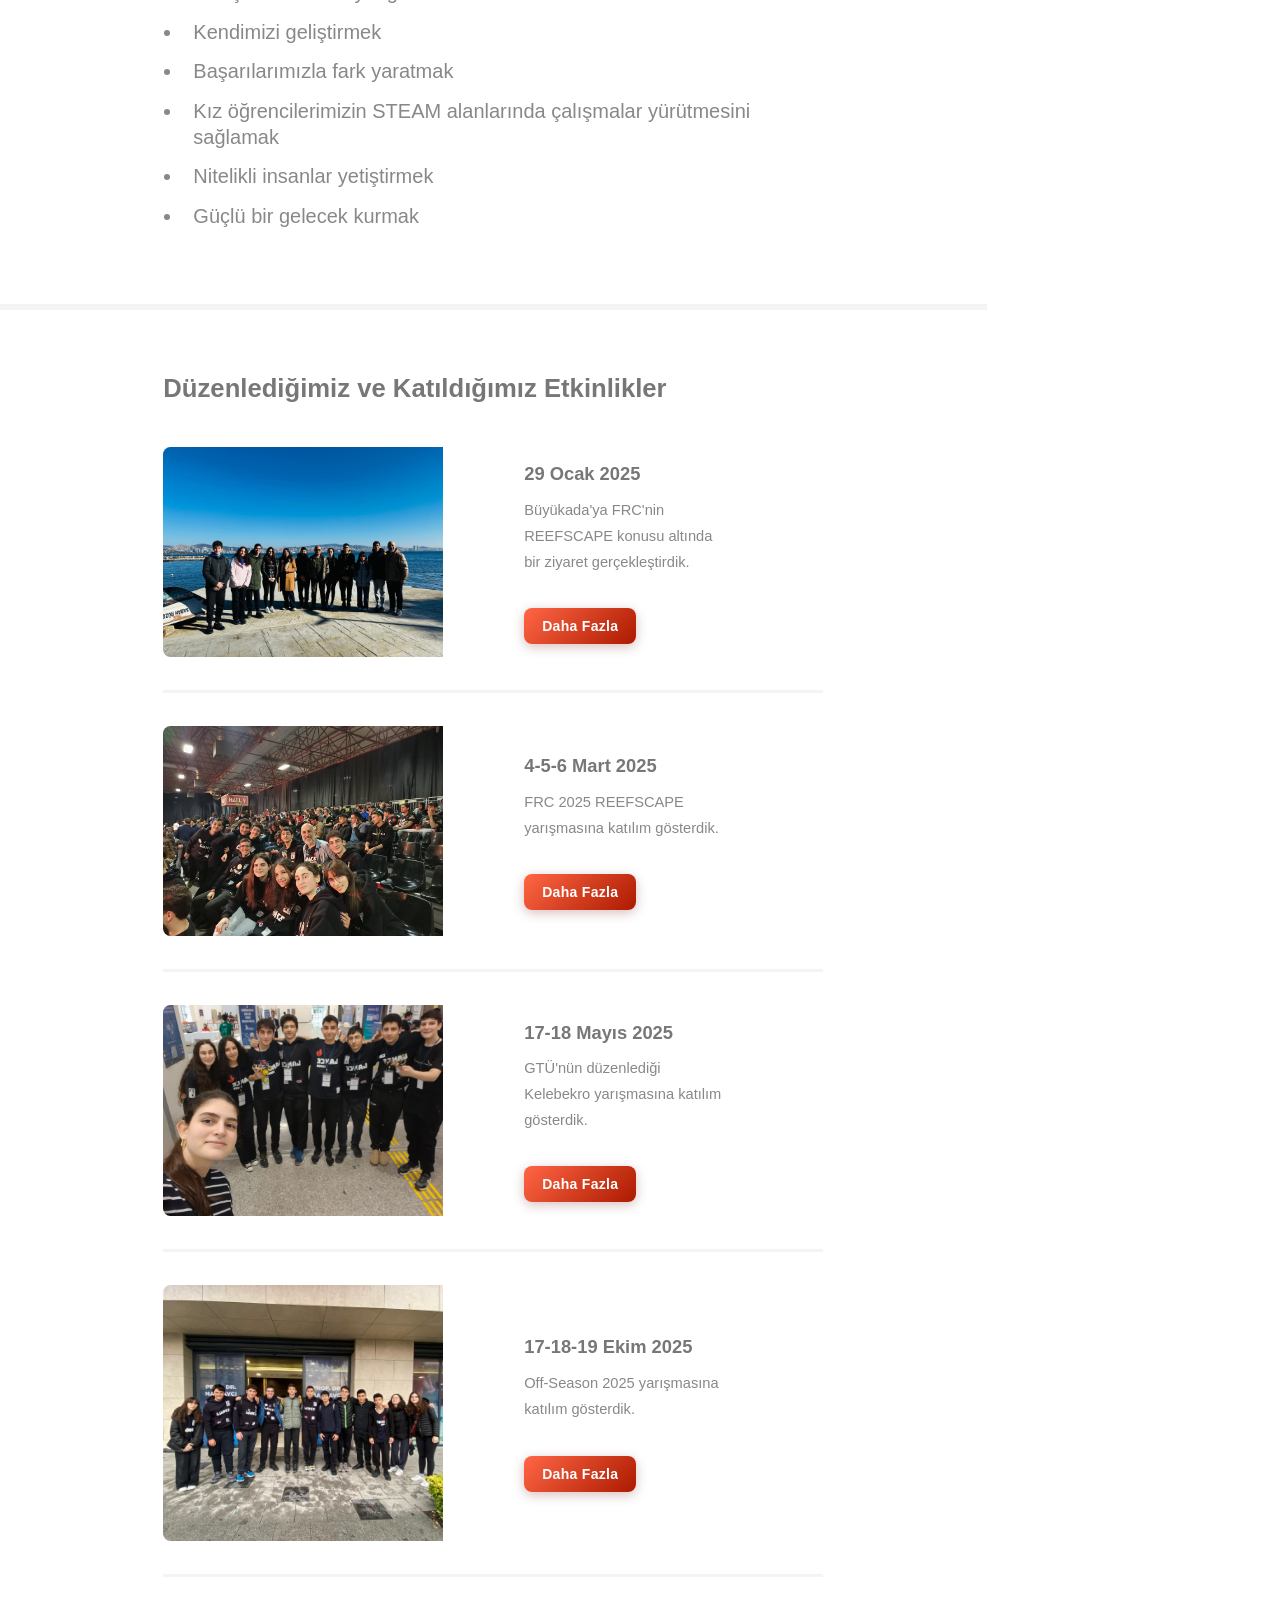
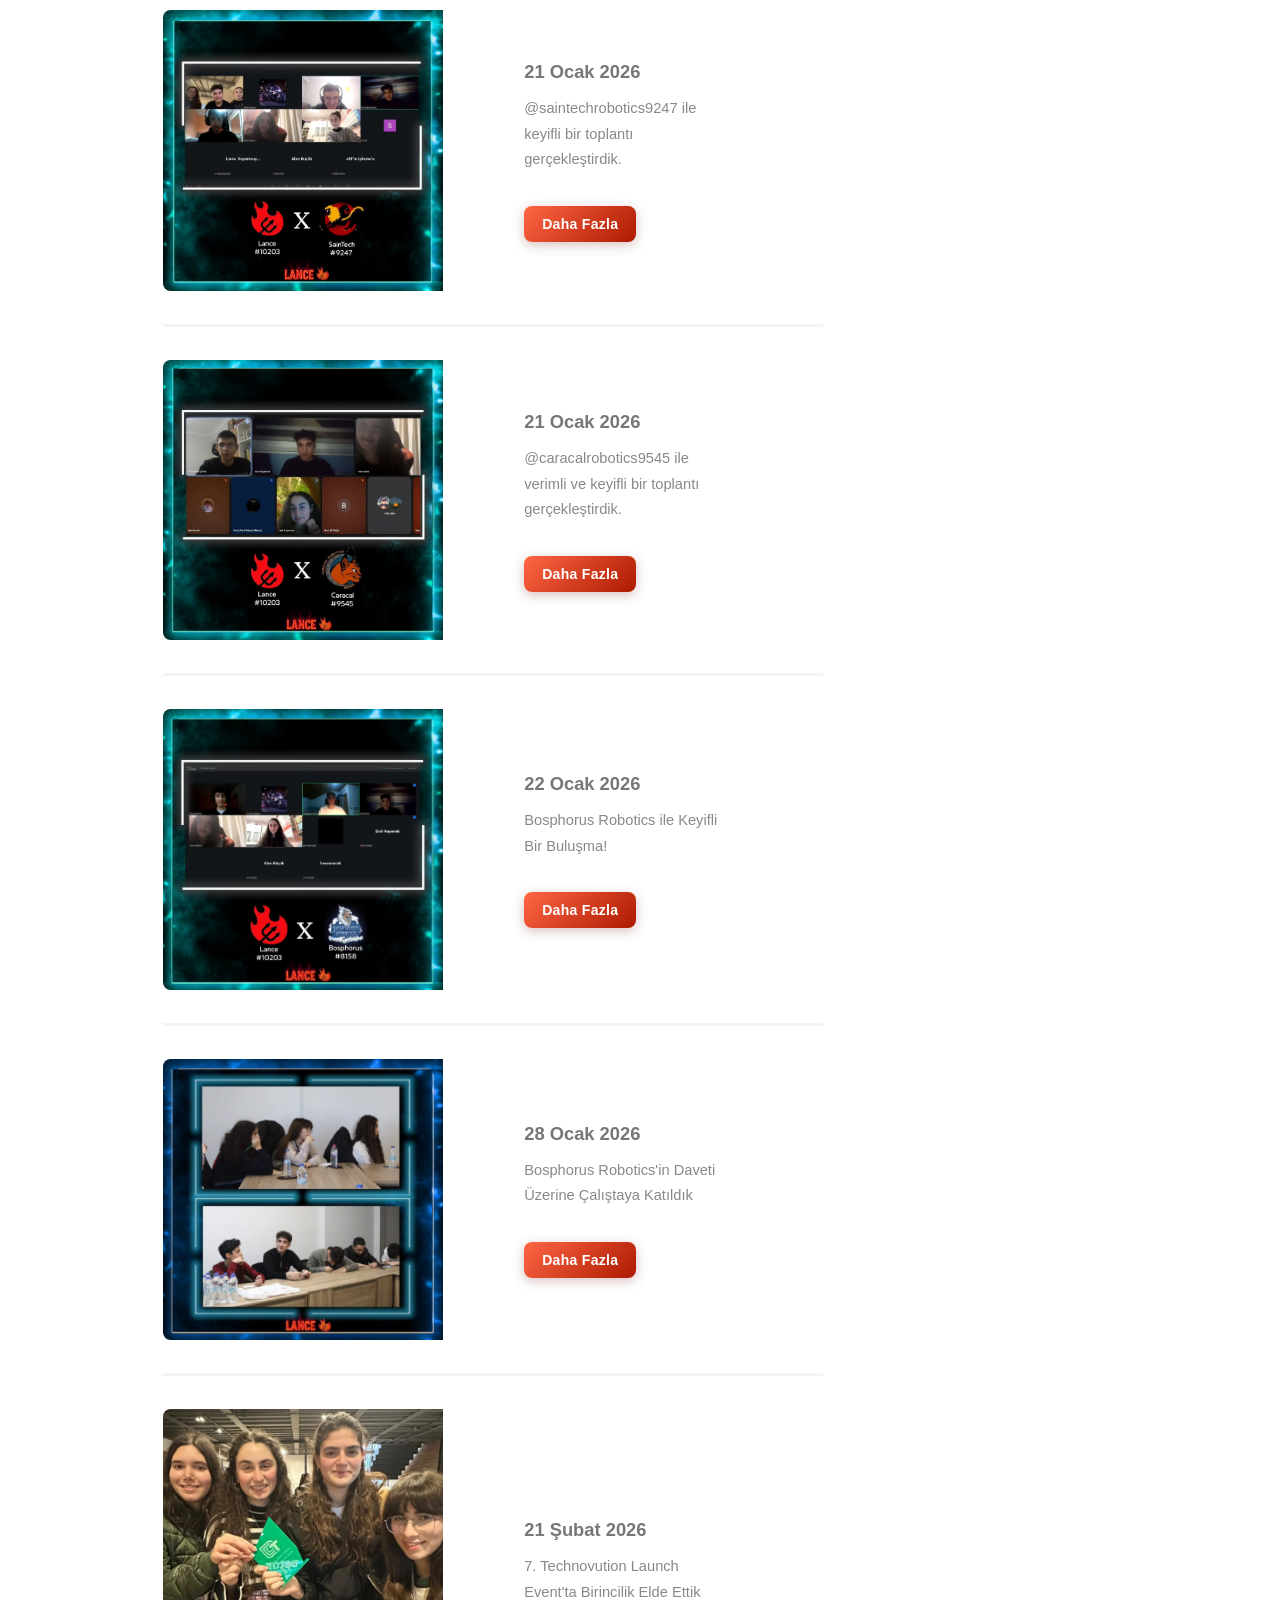
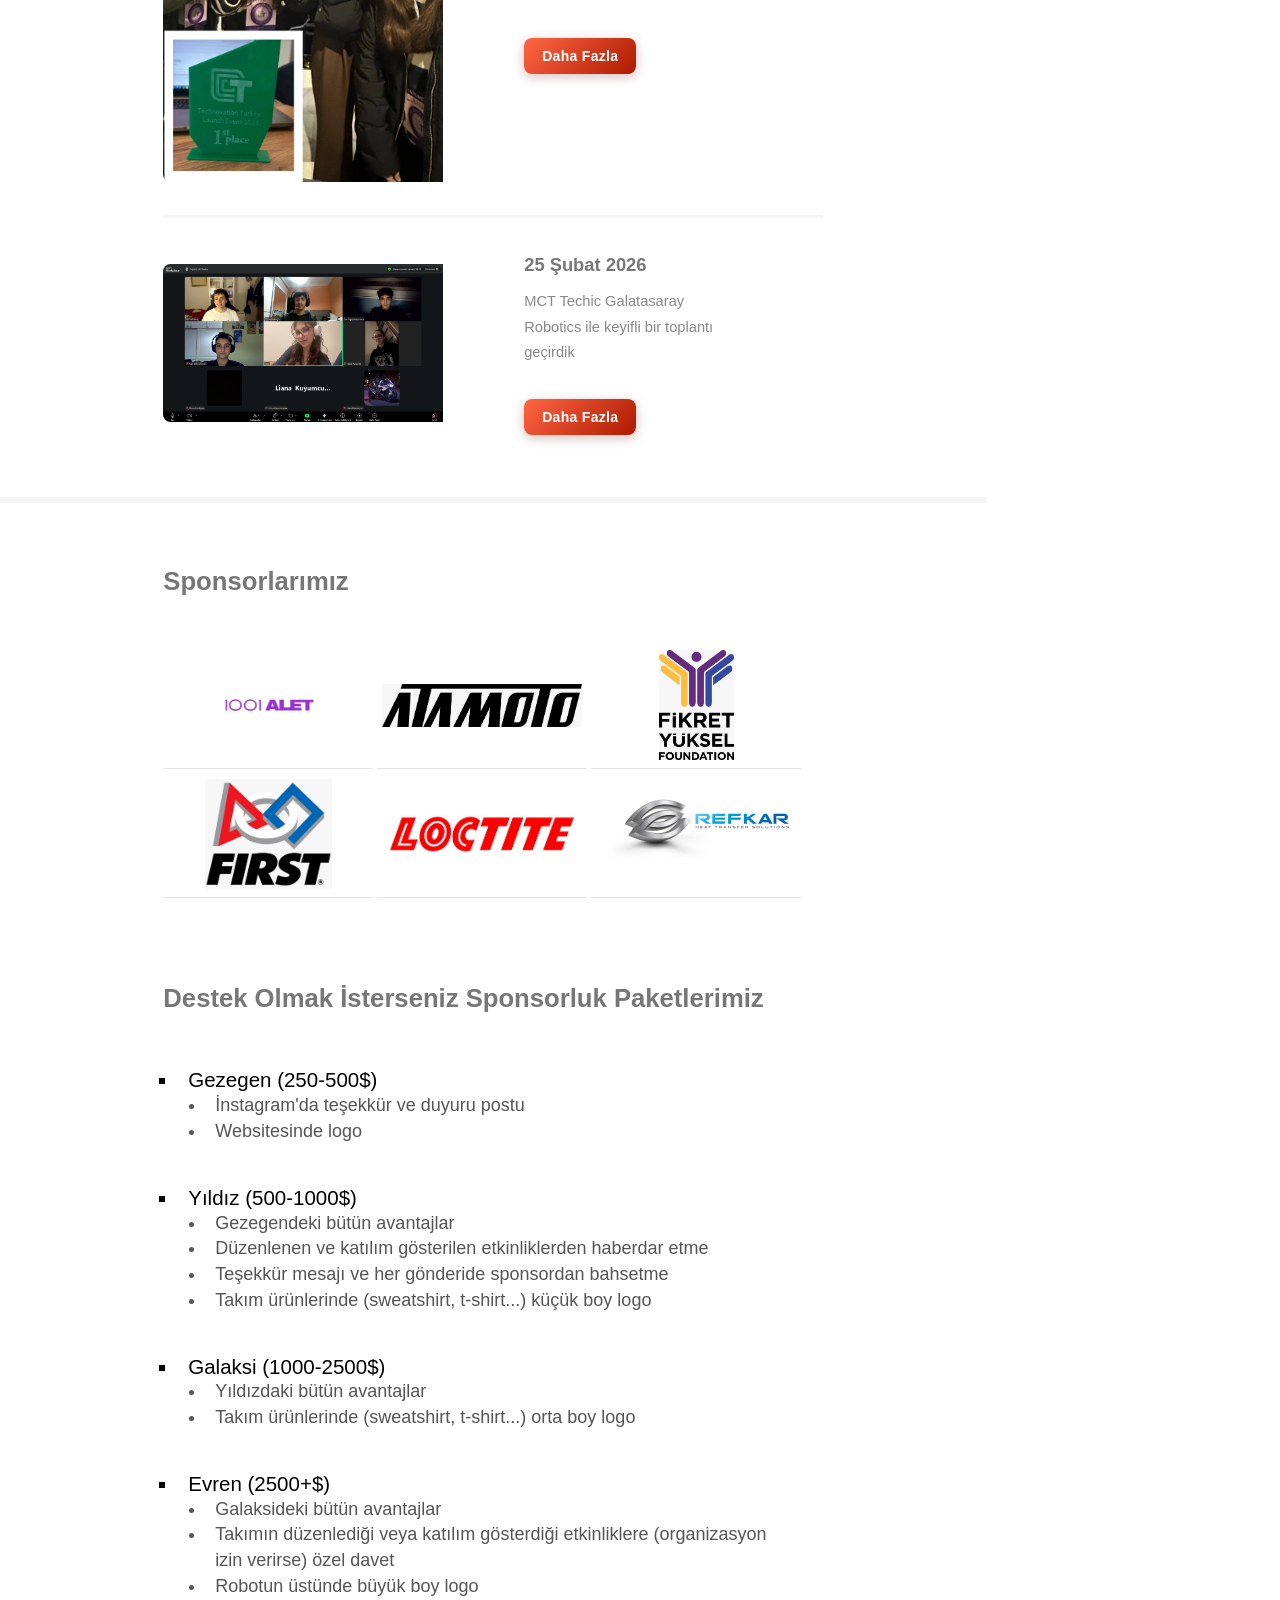
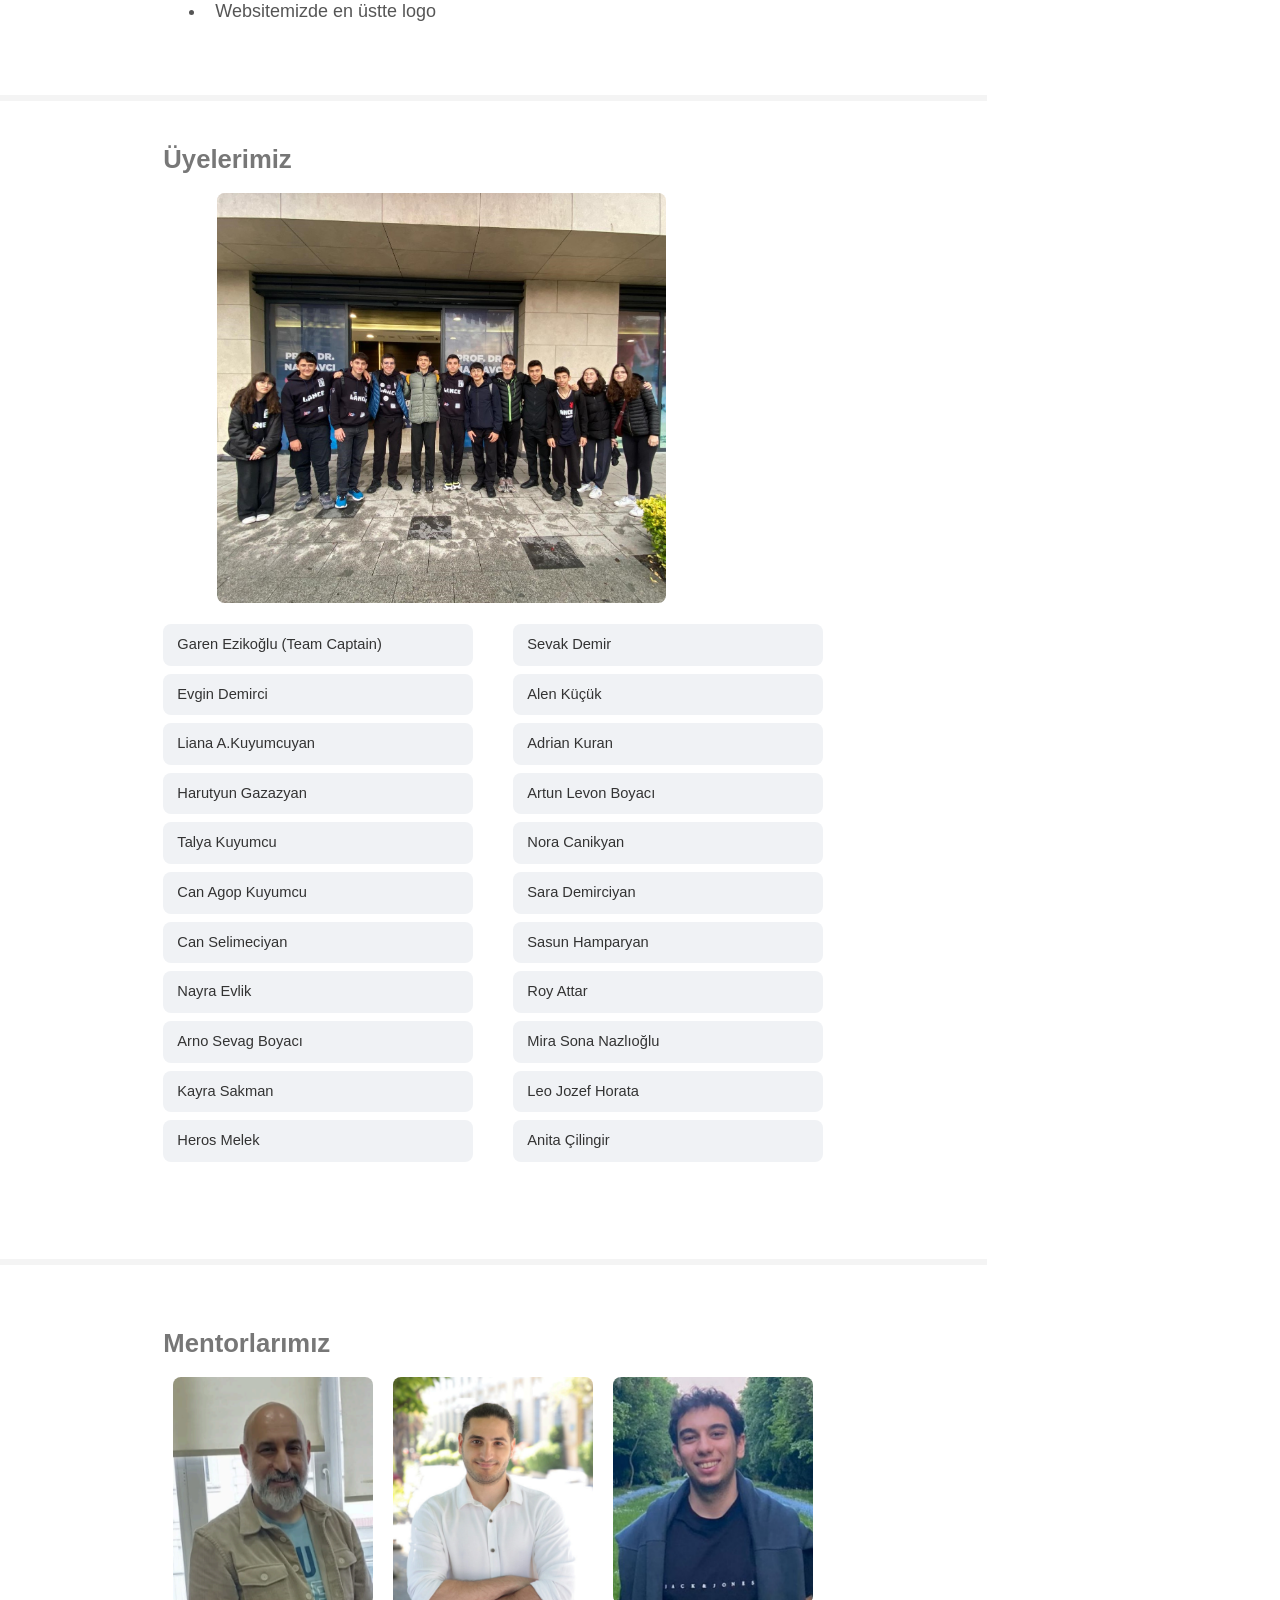
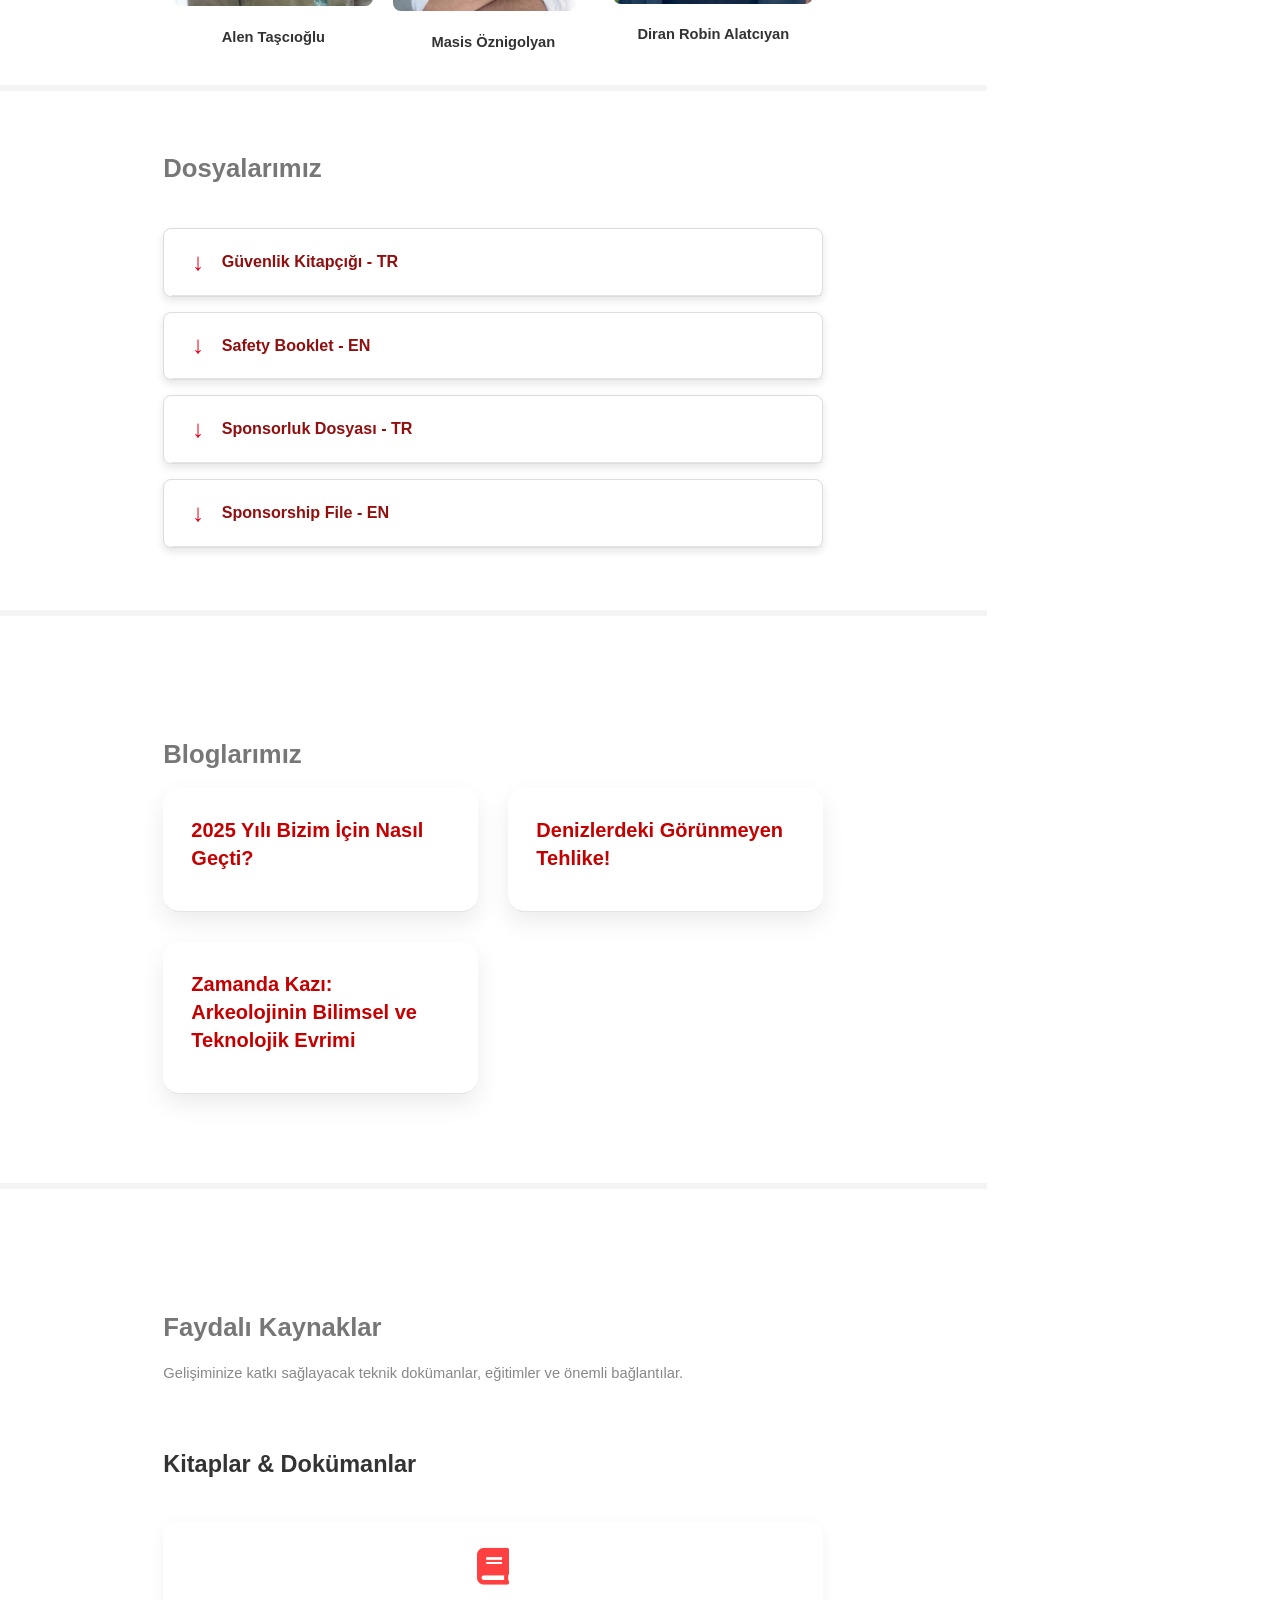
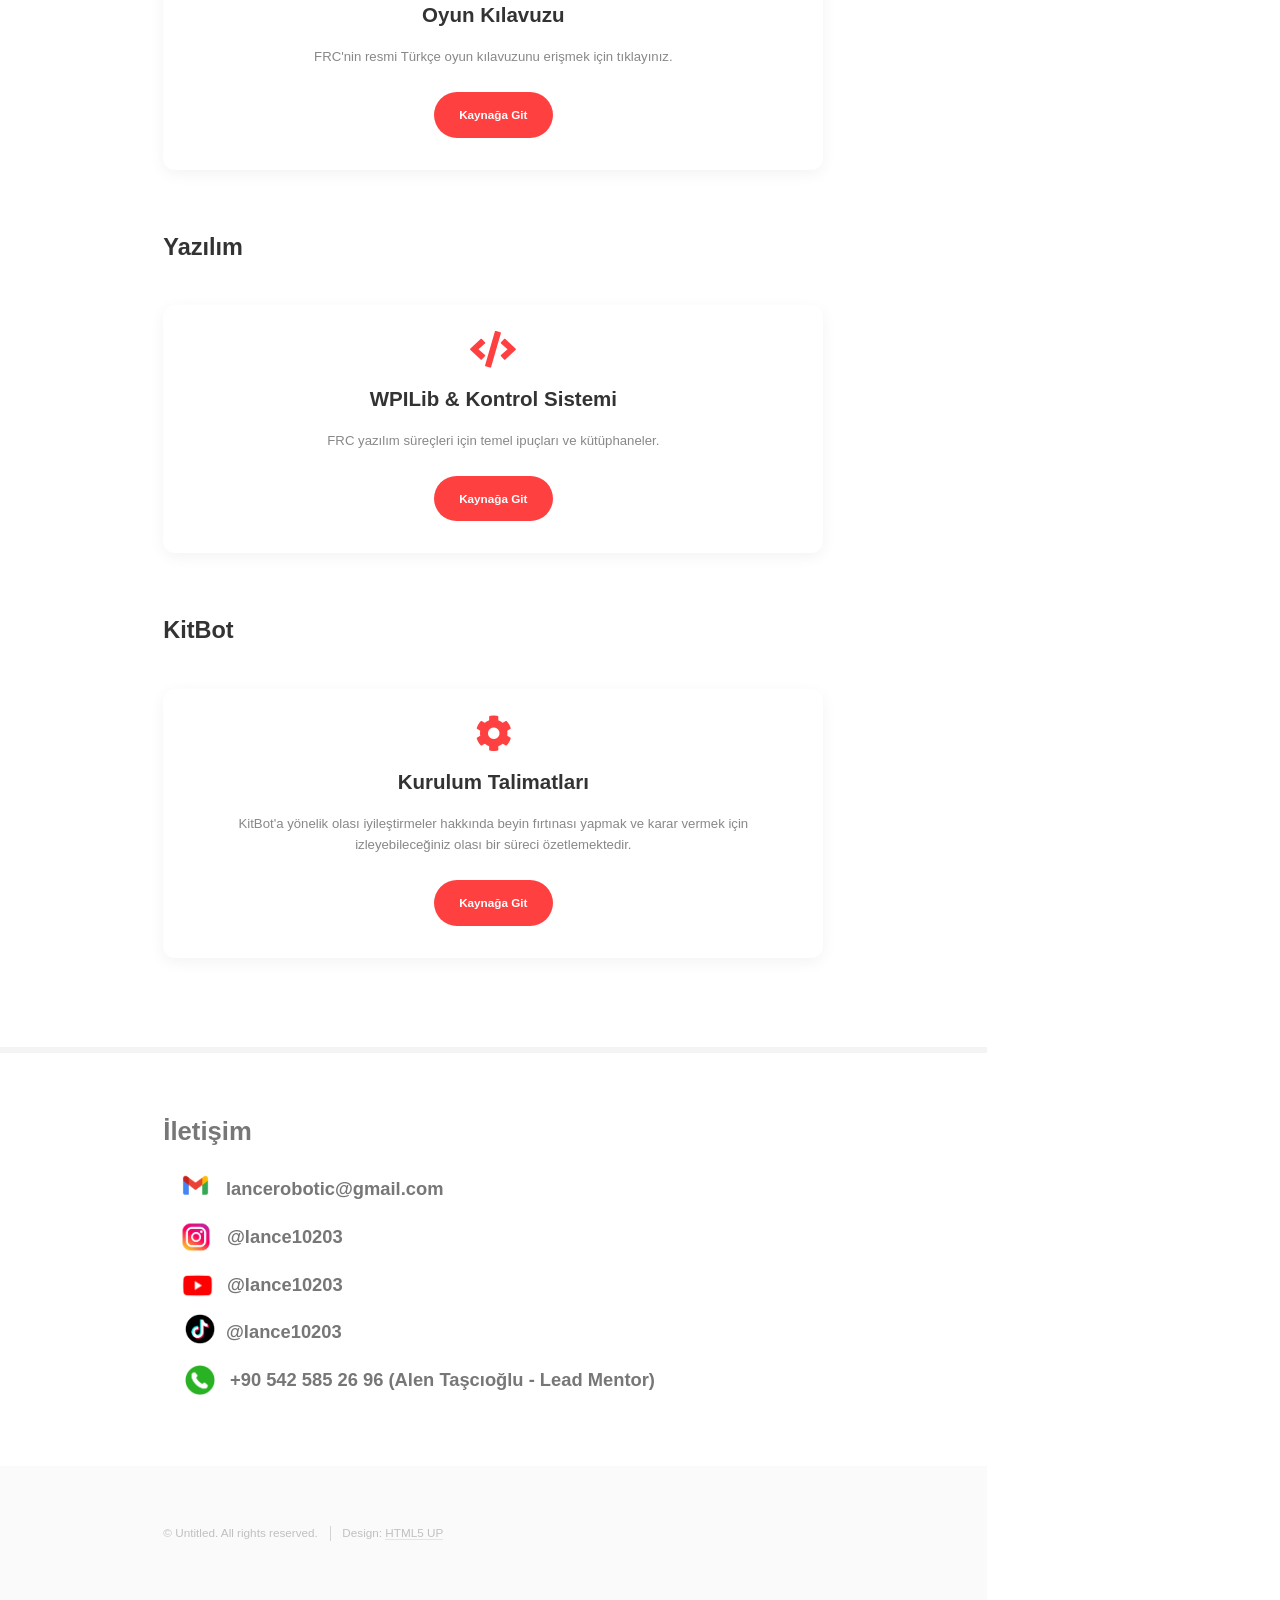
==== commit ba0b9413: "blog" ====
--- a/index.html
+++ b/index.html
@@ -458,6 +458,12 @@
          								class="blog-card">
         									<h4>Denizlerdeki Görünmeyen Tehlike!</h4>
       									</a>
+
+										<a href="https://medium.com/@lancerobotic/zamanda-kazı-arkeolojinin-bilimsel-ve-teknolojik-evrimi-68fca4c76c8a" target="_blank"
+         								class="blog-card">
+        									<h4>Zamanda Kazı: Arkeolojinin Bilimsel ve Teknolojik Evrimi</h4>
+      									</a>
+
    								 	</div>
   								</div>
 
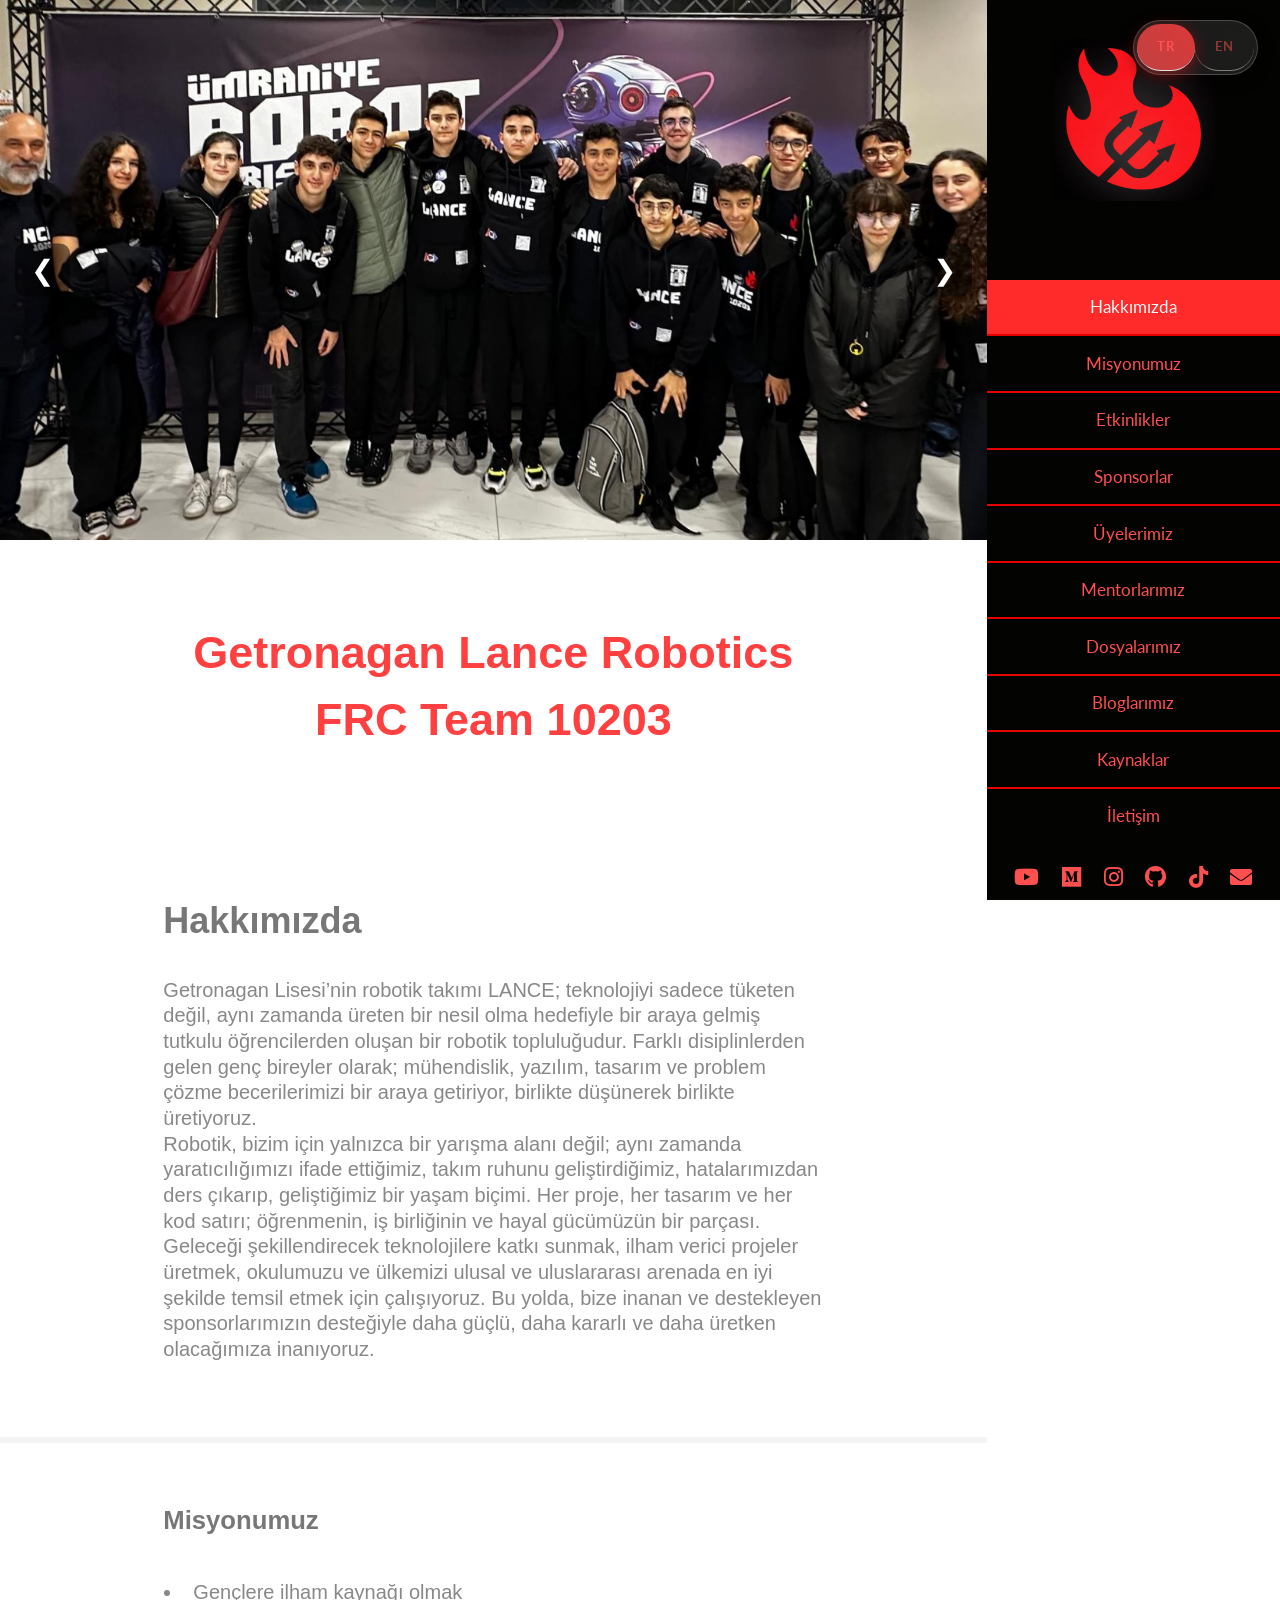
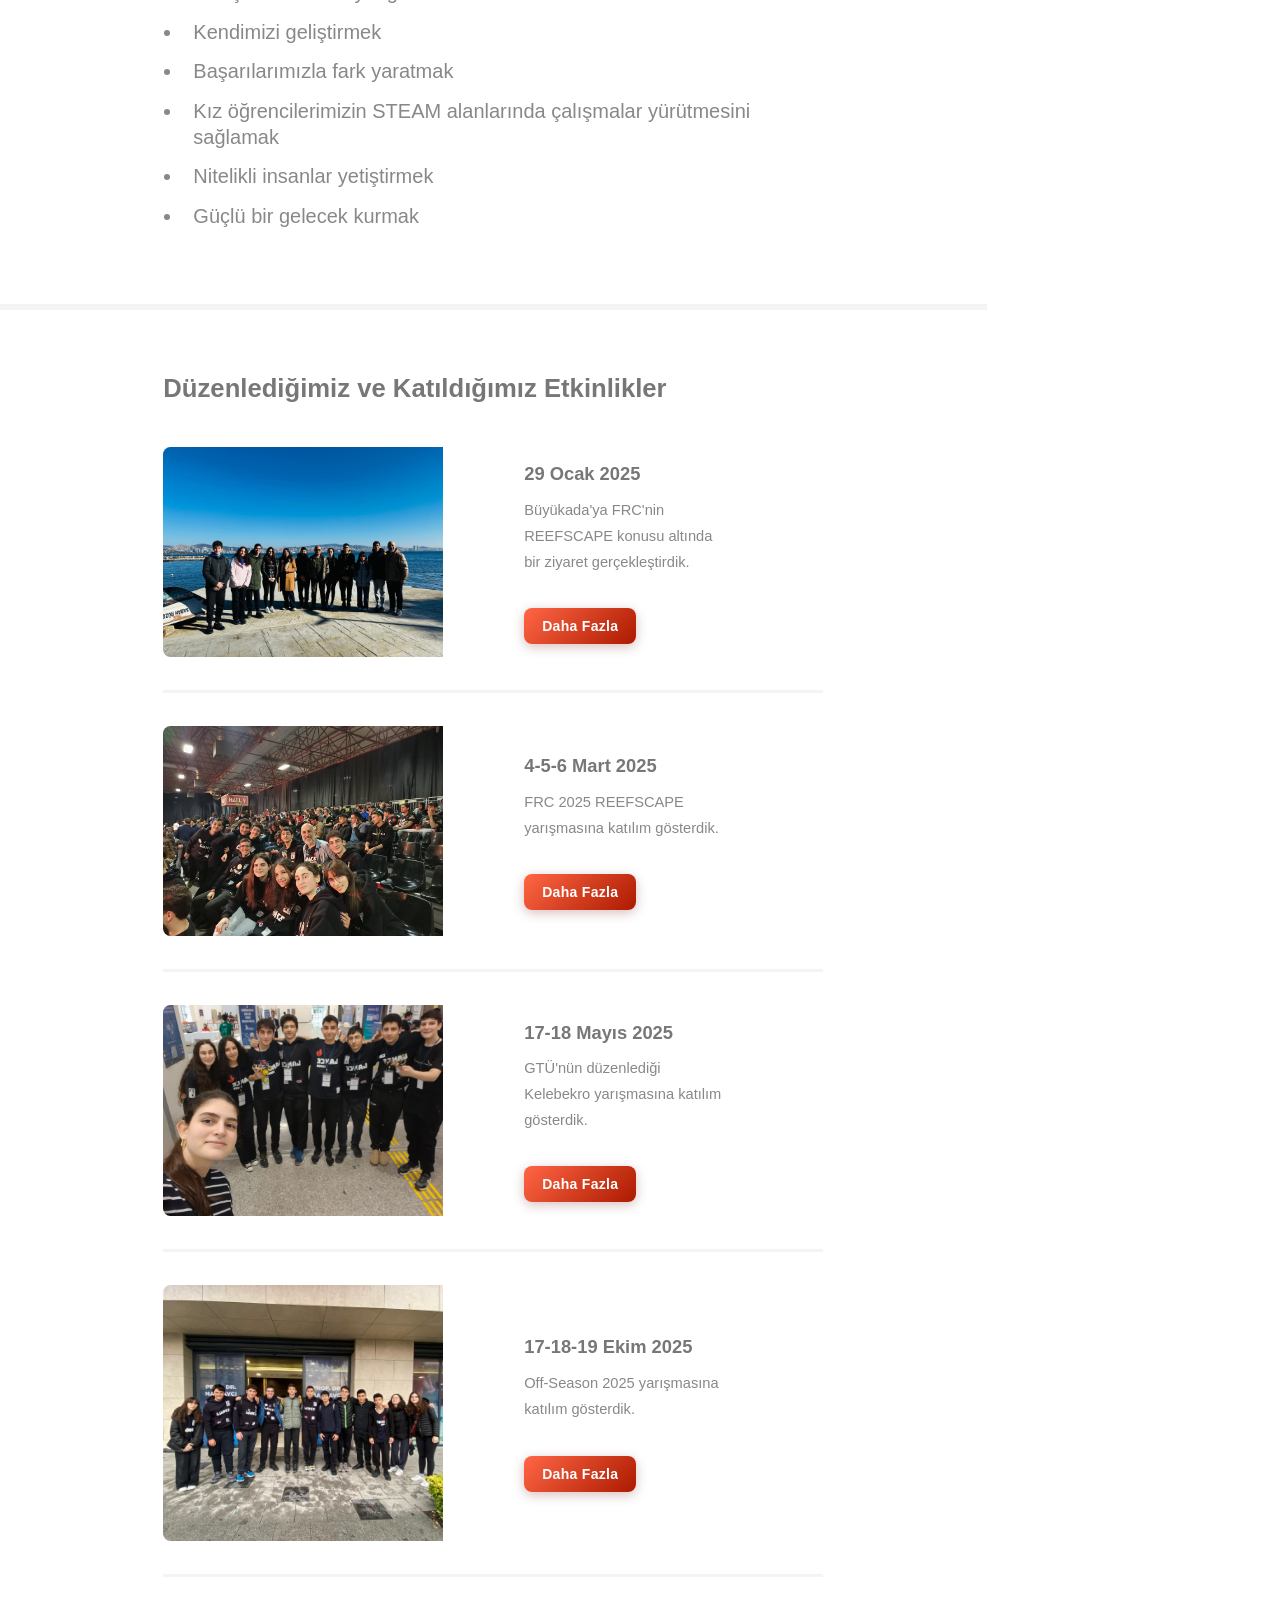
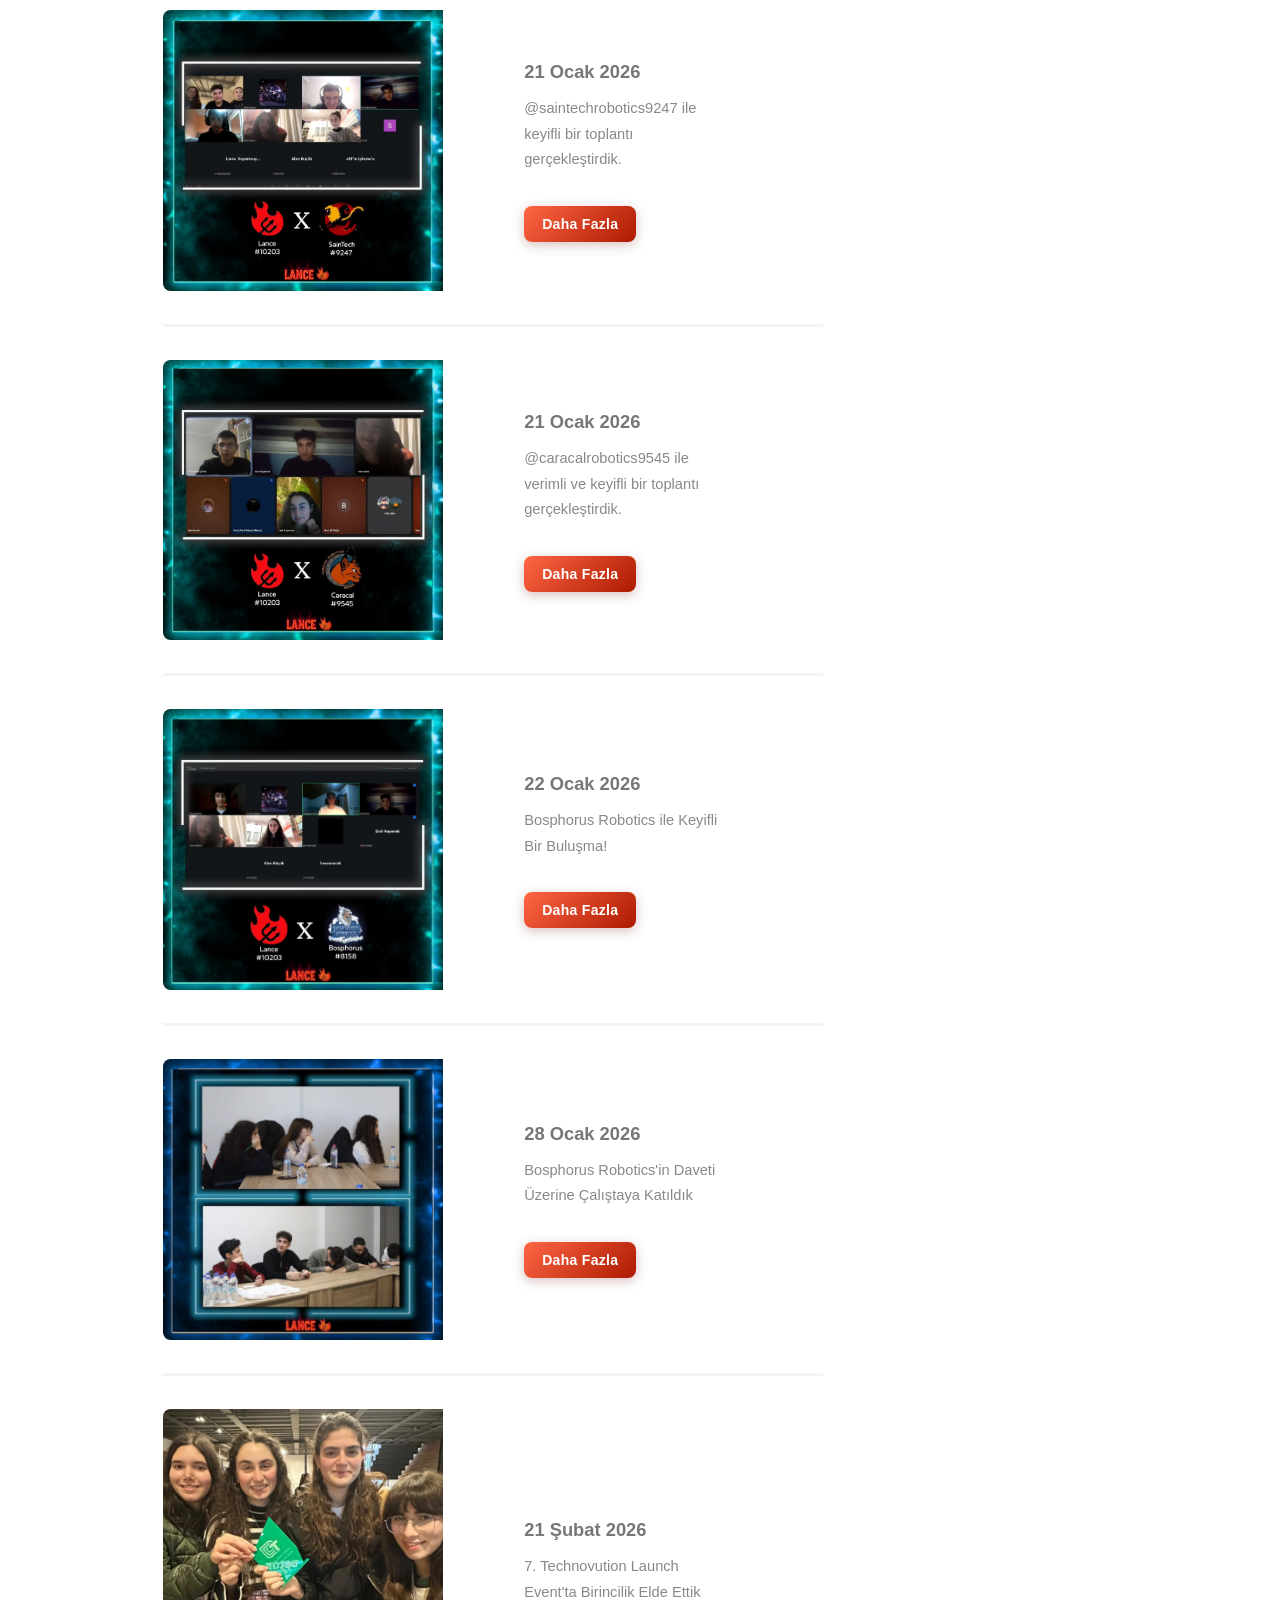
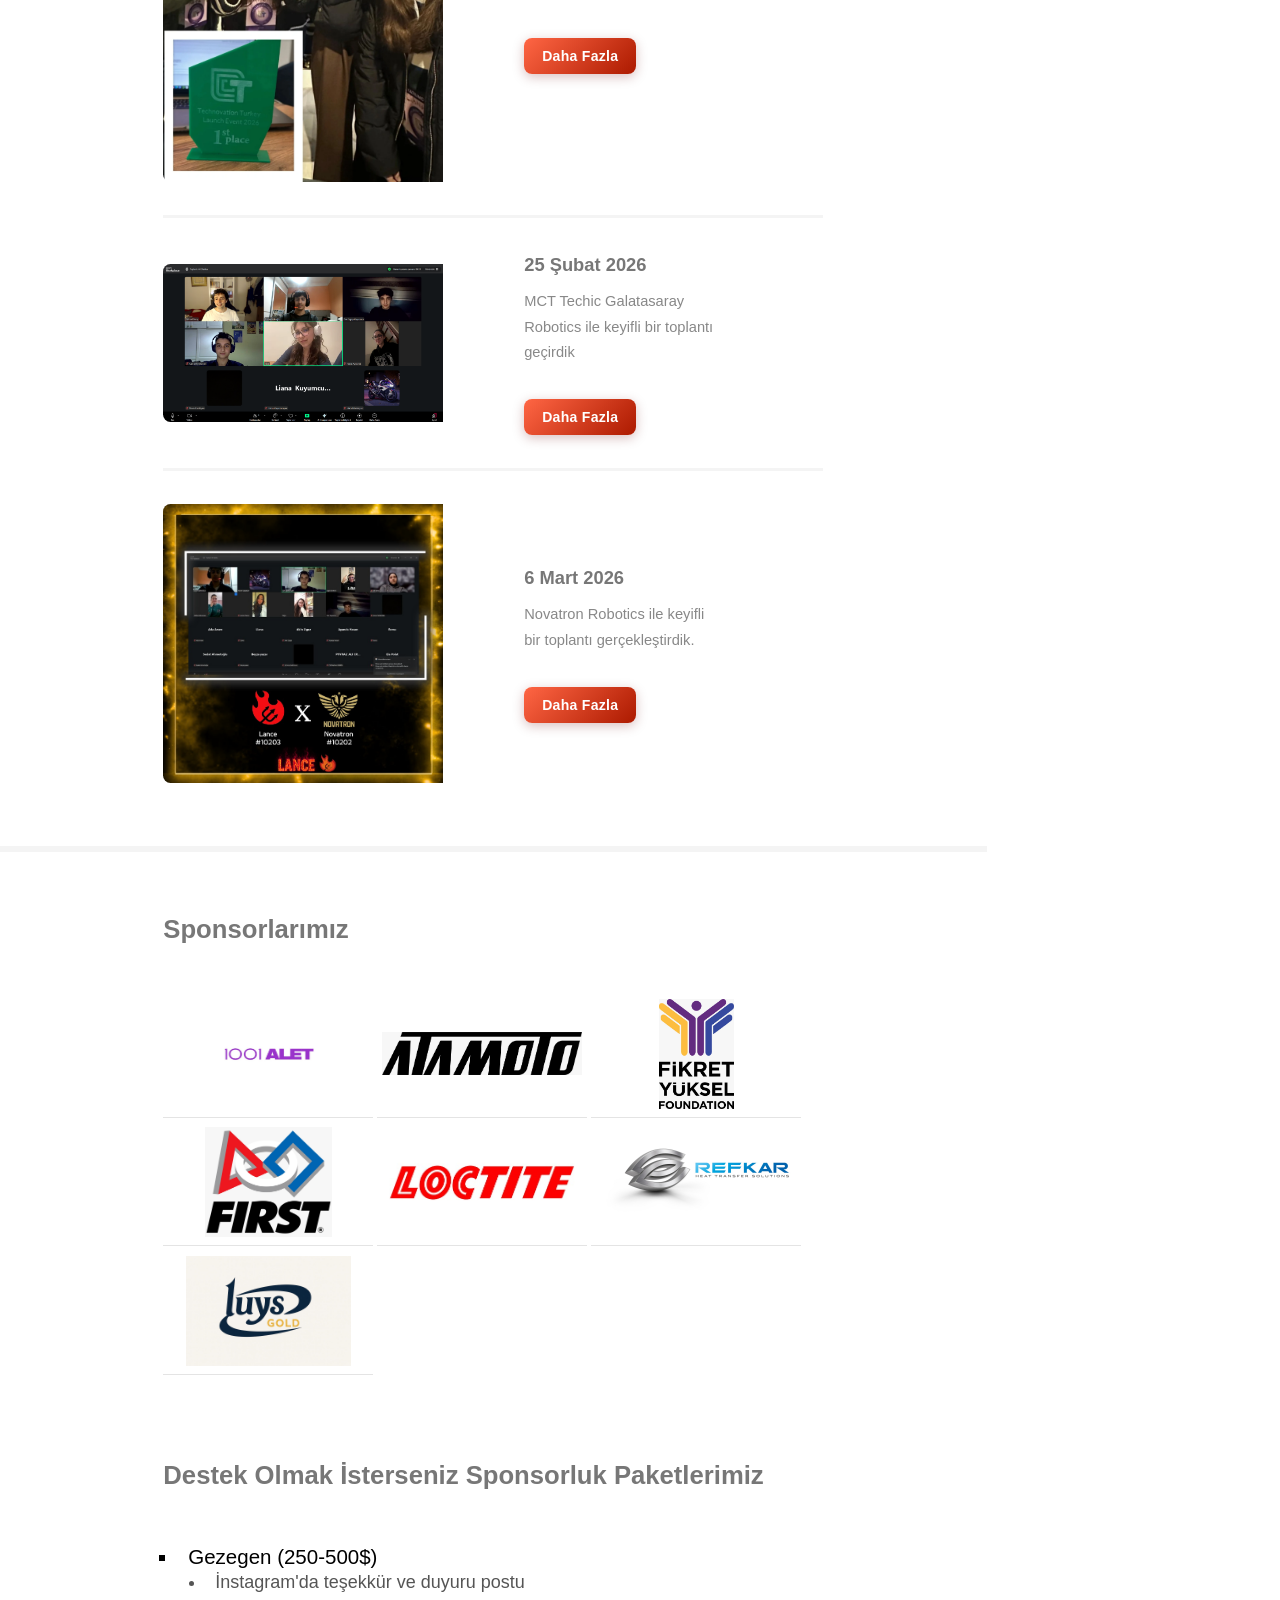
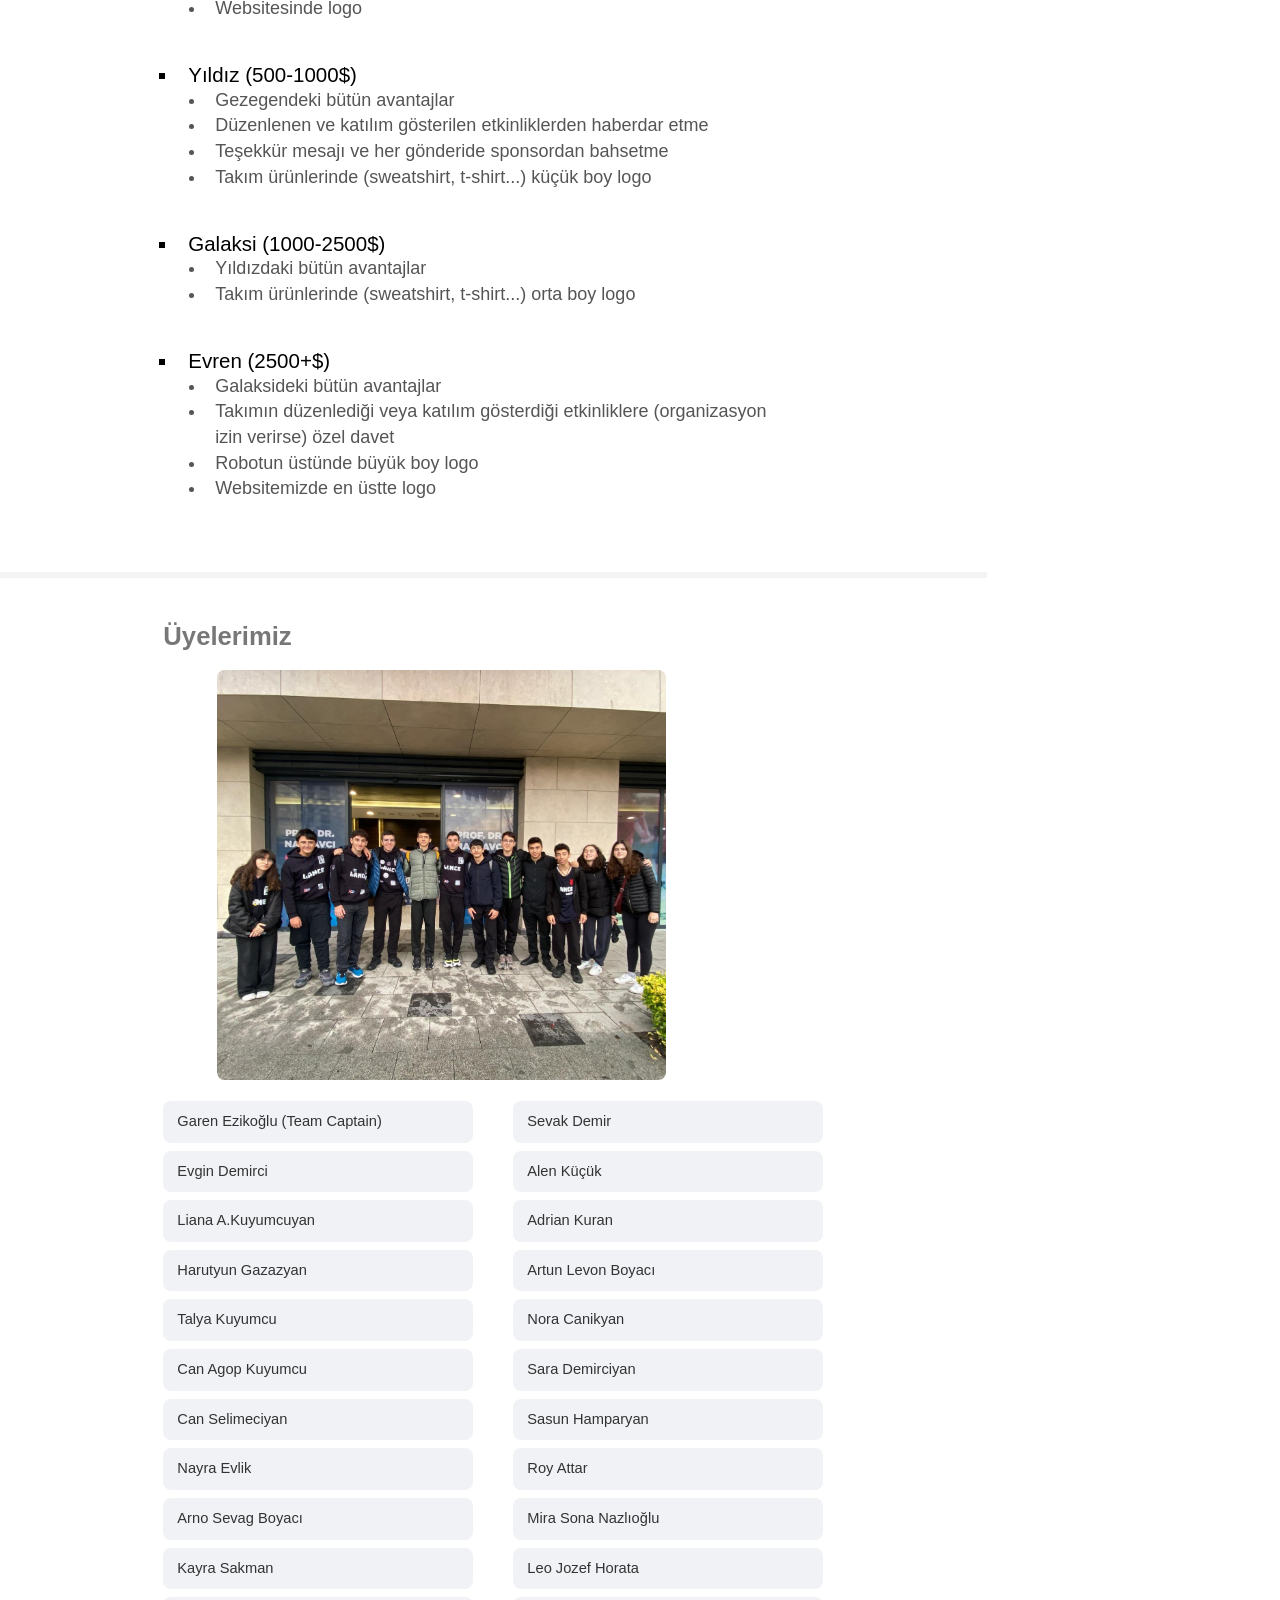
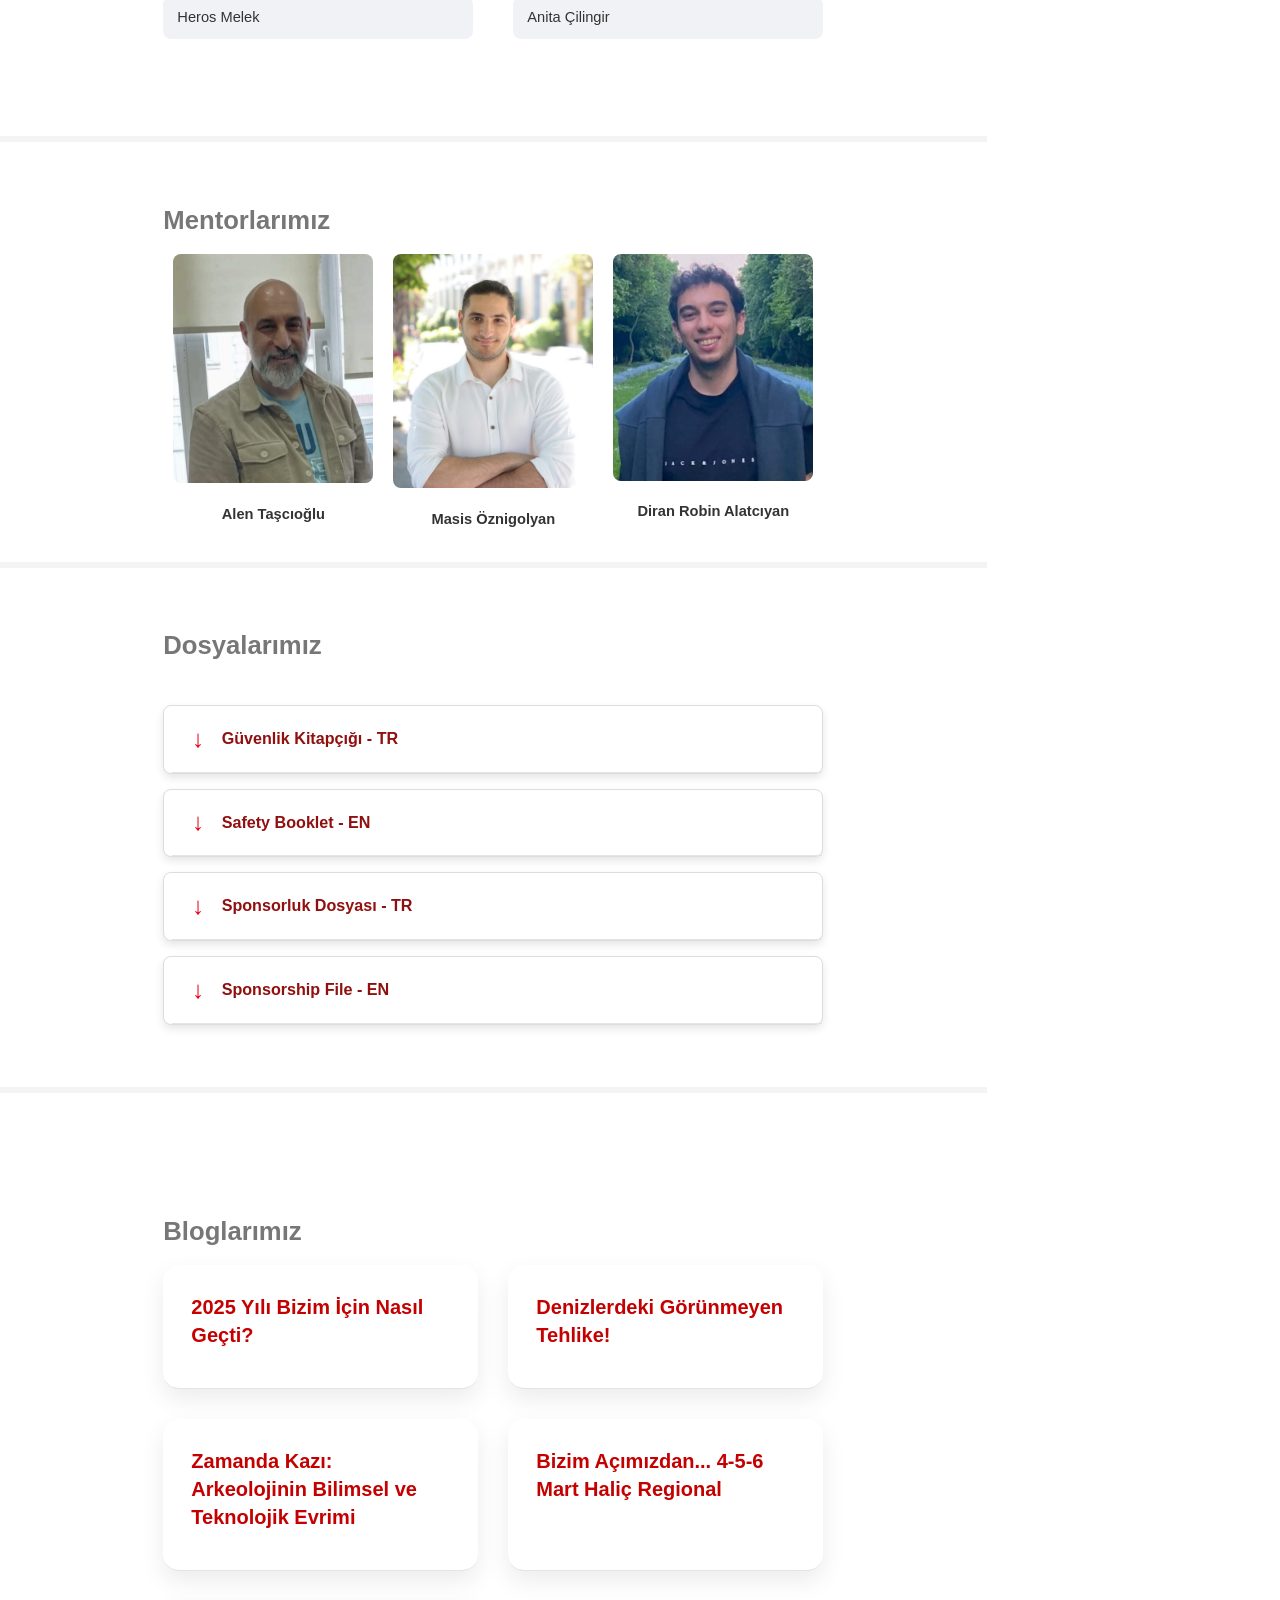
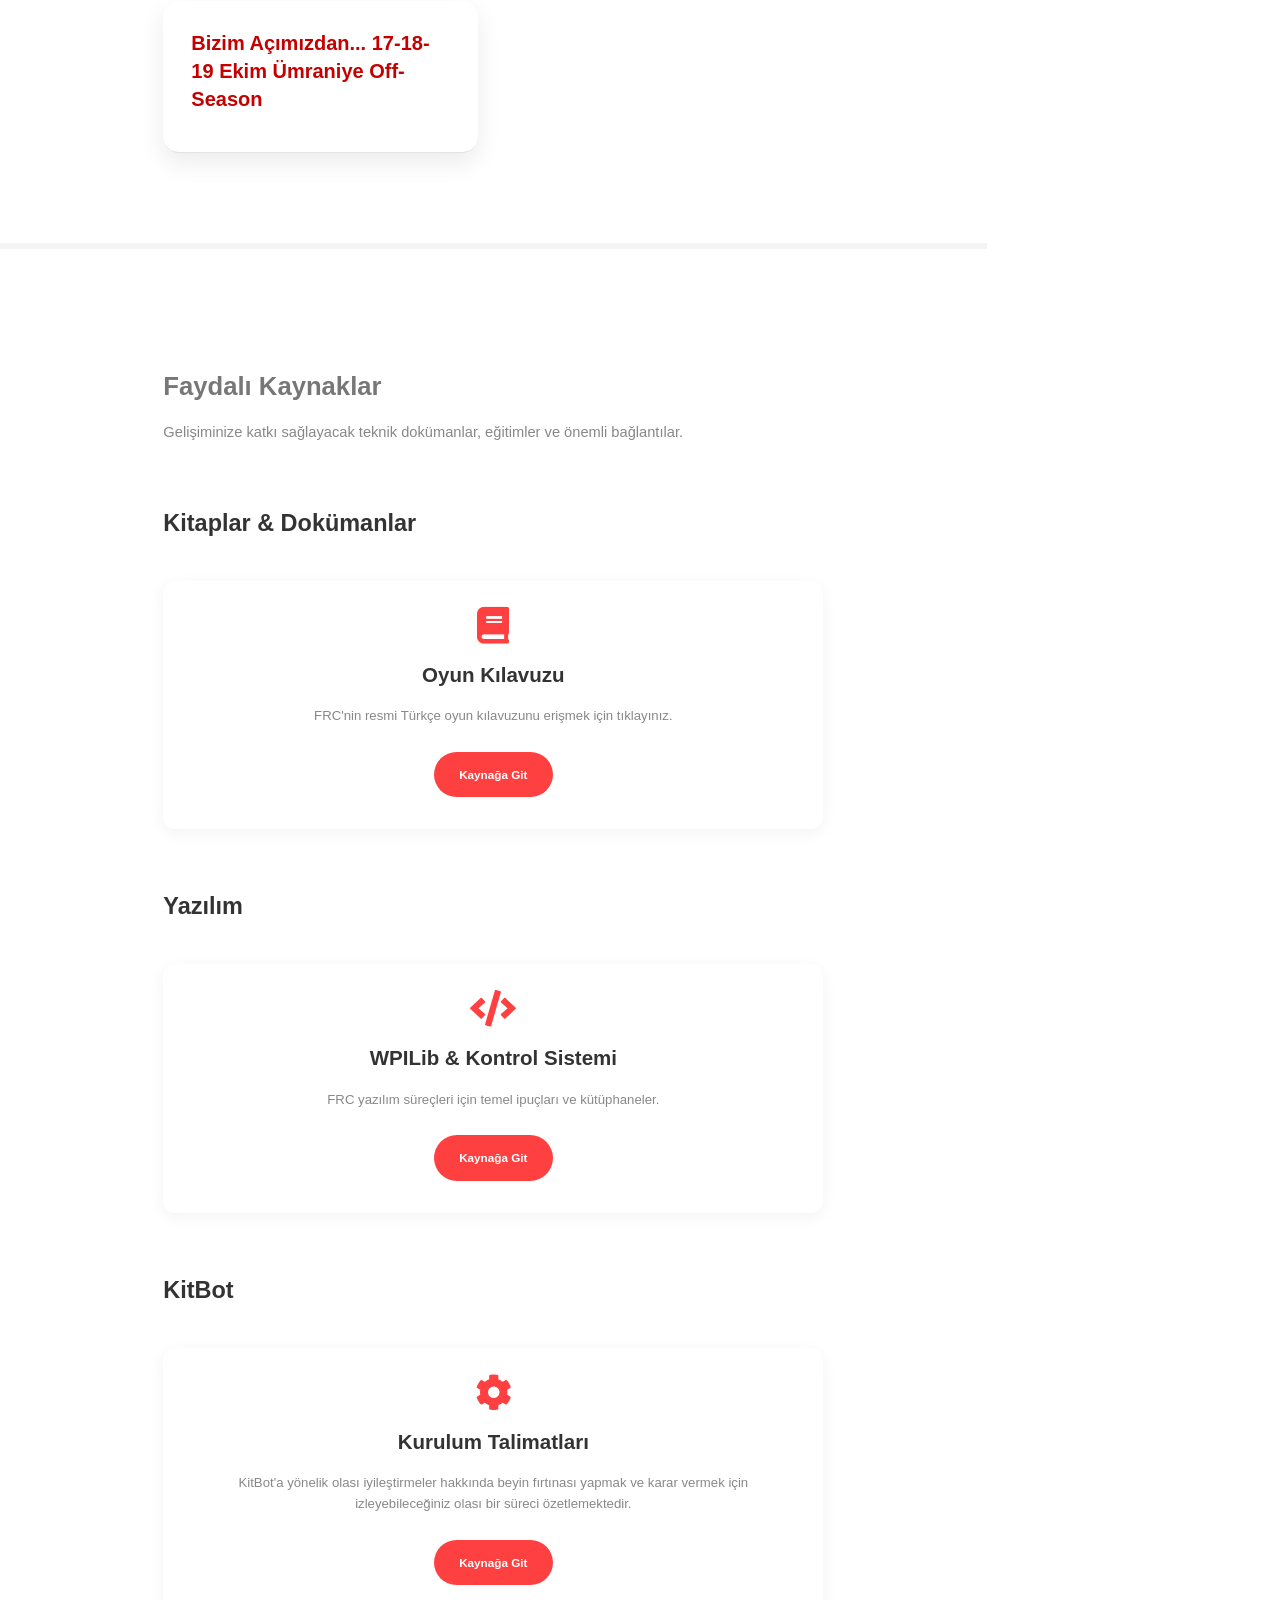
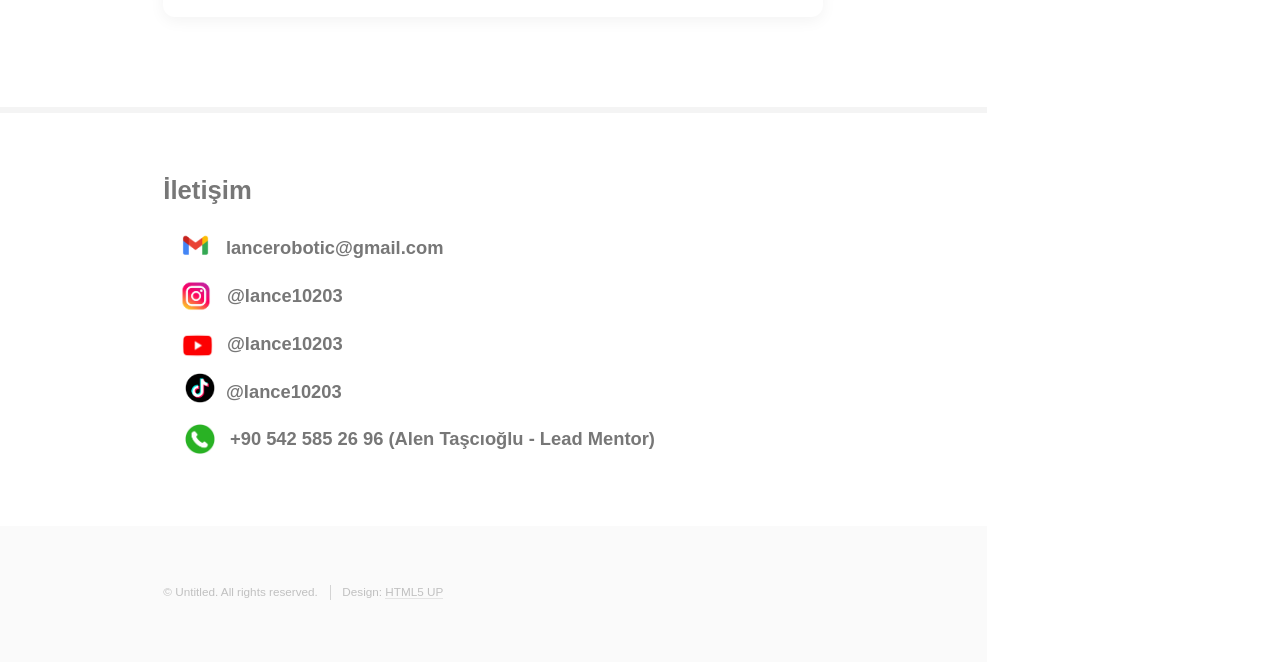
==== commit 8e44564b: "sponsor dont forget" ====
--- a/index.html
+++ b/index.html
@@ -287,6 +287,23 @@
 											</div>
 										</article>
 
+										<article>
+											<img class="image image-hover zoomable image-etkinliks" src="images/toplantilar/NOVATRON-LANCE.png" alt="" />
+											<div class="inner">
+												<h4>6 Mart 2026</h4>
+												<p class="summary">Novatron Robotics ile keyifli bir toplantı gerçekleştirdik.</p>
+												<div class="more-text" style="display: none;">
+            										<p>
+ 														Bu toplantıda yarışma deneyimlerimizden ve FRC'den bahsettik. Birçok konuda fikir alışverişi yaptık.🔥💪 
+
+														Katılan herkese teşekkür ederiz.
+
+													</p>
+												</div>
+												<button class="more-btn">Daha Fazla</button>
+											</div>
+										</article>
+
 										<!--
 										<article>
 											<div>
@@ -340,6 +357,7 @@
 										<a href="https://www.firstinspires.org/" target="_blank"><img class="image-hover" src="images/Sponsors/first.jpg" alt=""></a>
 										<a href="https://www.loctitex.com/" target="_blank"><img class="image-hover" src="images/Sponsors/loctite.jpg" alt=""></a>
 										<a href="https://refkar.com/en/" target="_blank"><img class="image-hover" src="images/Sponsors/refkar.jpg" alt=""></a>
+										<a href="https://www.instagram.com/luysjewellery/" target="_blank"><img class="image-hover" src="images/Sponsors/luys_gold.jpeg" alt=""></a>
 									</div>
 									<br>
 									<br>
@@ -464,6 +482,16 @@
         									<h4>Zamanda Kazı: Arkeolojinin Bilimsel ve Teknolojik Evrimi</h4>
       									</a>
 
+      									<a href="https://medium.com/@lancerobotic/bizim-açımızdan-09dd338d4fd3" target="_blank"
+         								class="blog-card">
+        									<h4>Bizim Açımızdan... 4-5-6 Mart Haliç Regional</h4>
+      									</a>
+
+      									<a href="https://medium.com/@lancerobotic/bizim-açımızdan-3d4318005d2a" target="_blank"
+         								class="blog-card">
+        									<h4>Bizim Açımızdan... 17-18-19 Ekim Ümraniye Off-Season</h4>
+      									</a>
+
    								 	</div>
   								</div>
 
